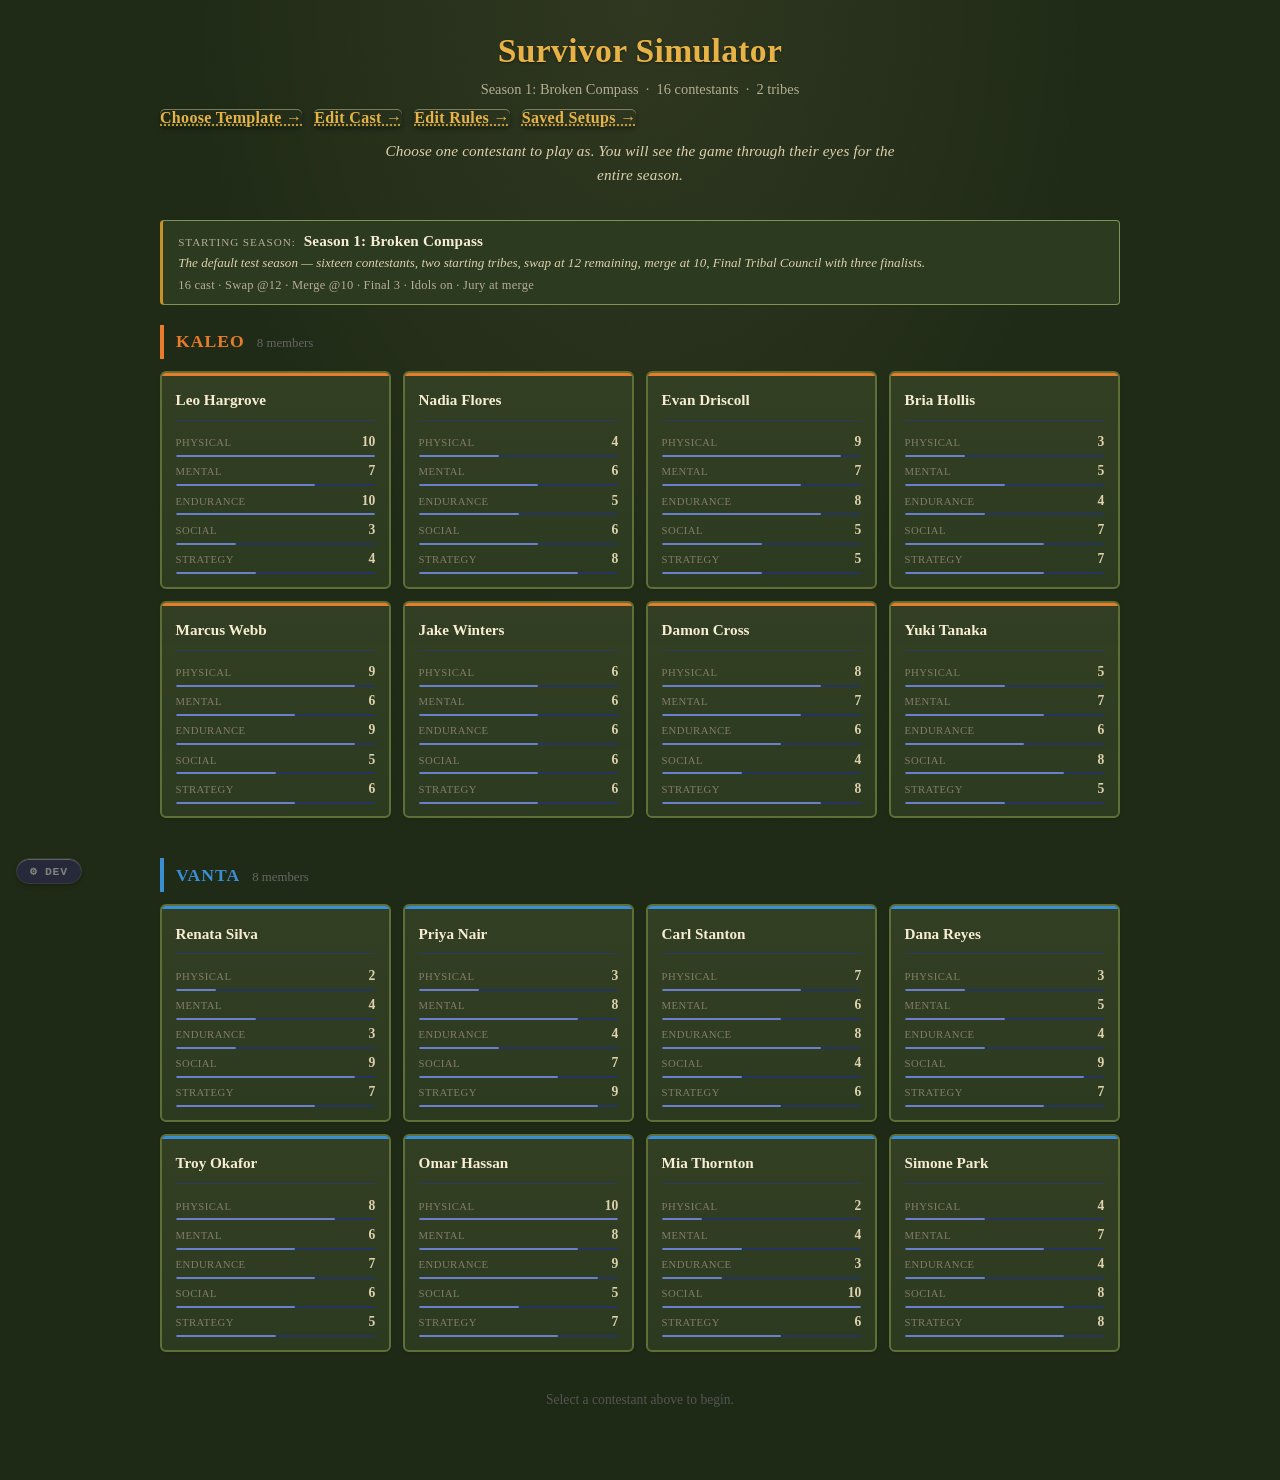
==== index.html @ edc79a26 "Normalize Tribal Council stat display to match standard player cards" ====
<!DOCTYPE html>
<html lang="en">
<head>
  <meta charset="UTF-8" />
  <meta name="viewport" content="width=device-width, initial-scale=1.0" />
  <title>Survivor Simulator</title>
  <link rel="stylesheet" href="src/styles.css" />
</head>
<body>

  <div id="app">
    <!-- Screens are injected here by ui/ scripts -->
    <p>Loading...</p>
  </div>

  <!-- Shared utilities -->
  <script src="src/util.js"></script>

  <!-- Data -->
  <script src="src/data/contestants.js"></script>
  <script src="src/data/season.js"></script>
  <script src="src/data/flavor.js"></script>
  <!-- v4: schema definitions + season template architecture (groundwork) -->
  <script src="src/data/schema.js"></script>
  <script src="src/data/seasonPresets.js"></script>
  <script src="src/data/savedSetups.js"></script>
  <script src="src/data/setupIo.js"></script>

  <!-- Engine -->
  <script src="src/engine/eventLog.js"></script>
  <script src="src/engine/idols.js"></script>
  <script src="src/engine/relationships.js"></script>
  <script src="src/engine/alliances.js"></script>
  <script src="src/engine/campLife.js"></script>
  <script src="src/engine/challenge.js"></script>
  <script src="src/engine/vote.js"></script>
  <script src="src/engine/jury.js"></script>
  <script src="src/engine/finalTribal.js"></script>

  <!-- UI -->
  <!-- v9.3 reusable components (portrait, name format) — must load before any screen file that uses them -->
  <script src="src/ui/components/playerPortrait.js"></script>
  <script src="src/ui/components/contestantStats.js"></script>
  <script src="src/ui/screenSelect.js"></script>
  <script src="src/ui/screenCastEditor.js"></script>
  <script src="src/ui/screenRulesEditor.js"></script>
  <script src="src/ui/screenSavedSetups.js"></script>
  <script src="src/ui/screenTemplates.js"></script>
  <script src="src/ui/screenSwap.js"></script>
  <script src="src/ui/screenMerge.js"></script>
  <script src="src/ui/screenCampLife.js"></script>
  <script src="src/ui/screenChallenge.js"></script>
  <script src="src/ui/screenEpisodeRecap.js"></script>
  <script src="src/ui/screenTribal.js"></script>
  <script src="src/ui/screenElimination.js"></script>
  <script src="src/ui/screenFinalTribal.js"></script>
  <script src="src/ui/screenResults.js"></script>

  <!-- Boot -->
  <script src="src/main.js"></script>

  <!-- Dev panel — remove this line (and src/dev/devPanel.js) before publishing -->
  <script src="src/dev/devPanel.js"></script>

</body>
</html>
---- src/styles.css ----
/* ── Reset ── */
*, *::before, *::after {
  box-sizing: border-box;
  margin: 0;
  padding: 0;
}

/* ──────────────────────────────────────────────────────────────────────── */
/* v8.1 — Visual design system foundation                                 */
/*                                                                         */
/* Two scene palettes:                                                    */
/*   • DAY (default :root) — Camp Life: weathered driftwood, warm sand,   */
/*     palm shadow, sun-glazed wood, woven cord. Warm-dusk dark mode      */
/*     with cream text on amber-tinted dark surfaces. Feels like sitting */
/*     under a shade structure on the beach late in the afternoon.        */
/*                                                                        */
/*   • NIGHT (body.scene-night) — Tribal Council: firelit charcoal,       */
/*     ember red-orange, smoke, deep jungle. Used for Tribal Council and  */
/*     Final Tribal screens. Pushes toward black with torch-amber glow.   */
/*                                                                        */
/* All existing screens read these tokens by name (--bg-card, --gold,     */
/* etc.) so the palette swap propagates without per-screen CSS surgery.   */
/* Hardcoded hex values remaining in older CSS will still render but      */
/* won't shift between scenes — that's OK as a first pass; v8.x can       */
/* migrate them as needed.                                                */
/* ──────────────────────────────────────────────────────────────────────── */

/* ──────────────────────────────────────────────────────────────────────── */
/* v8.9 — TRUE warm-jungle correction                                      */
/*                                                                         */
/* The v8.8 jungle palette had hex values where Blue ≥ Red                */
/* (e.g. #2a4030 = R42/G64/B48), which made the foundation read as a      */
/* cool sea-green / blue-green rather than a warm forest green. This     */
/* pass rebuilds the palette with G dominant and B much lower than R    */
/* for every surface — pure foliage, moss, olive, canopy, bark.        */
/*                                                                      */
/* Correctness rule applied to every surface token:                    */
/*   GREEN dominant, RED close behind, BLUE clearly lowest.            */
/*   (e.g. #2c3a1f = R44/G58/B31 reads as warm forest green;           */
/*    avoid #2a4030 = R42/G64/B48 which reads as sea green.)           */
/*                                                                     */
/* Day palette: humid sunlit jungle — deep canopy base, lifted leaf   */
/* panels, sun-bleached olive borders, warm parchment text.           */
/*                                                                    */
/* Night palette: deep jungle-night — green-black canopy shadow,     */
/* charcoal-moss panels, ember edges.                                */
/*                                                                   */
/* Both palettes use warm overhead light + ember-from-below overlays */
/* to add humid tropical atmosphere on top of the foliage tones.    */
/* ──────────────────────────────────────────────────────────────── */

:root {
  /* ── Surfaces ─ true warm forest jungle (G dominant, B lowest) */
  --bg-base:      #1f2a16;   /* deep canopy shadow   — R31/G42/B22 */
  --bg-card:      #2c3a1f;   /* lifted leaf panel    — R44/G58/B31 */
  --bg-raised:    #3e5028;   /* sunlit foliage       — R62/G80/B40 */
  --border-dim:   #5c7038;   /* muted olive sage     — R92/G112/B56 */
  --border-mid:   #7d9456;   /* sun-bleached olive   — R125/G148/B86 */

  /* ── Text ─ warm parchment, very high contrast on warm green */
  --text-primary: #f6edd2;   /* sun-faded canvas */
  --text-dim:     #ddd1ae;   /* faded parchment */
  --text-muted:   #b5ae93;   /* aged parchment */
  --text-faint:   #847d68;   /* dust label */

  /* ── Accent ─ torchlight gold (unchanged) */
  --gold:         #e8b346;
  --gold-dim:     #c89028;

  /* ── Status colors ─ readable on warm green
     Green-text shifts to a brighter SUN-LEAF so it stands apart from
     the warm-moss backgrounds. Red-text shifts toward warm clay/coral
     — the complementary opposite of green, pops without clashing. */
  --green-bg:     #1a2415;   /* deeper canopy */
  --green-border: #4d7035;
  --green-text:   #b8e090;   /* fresh sun-leaf */

  --red-bg:       #2e1d18;
  --red-border:   #8a4632;   /* terracotta */
  --red-text:     #ed9a78;   /* warm clay */

  /* ── Shadows ─ daytime panels lift gently, jungle-floor green tinted */
  --shadow-low:   0 1px 2px rgba(20, 25, 12, 0.25);
  --shadow-med:   0 4px 12px rgba(20, 25, 12, 0.28),
                  inset 0 1px 0 rgba(255, 245, 220, 0.06);
  --shadow-high:  0 8px 24px rgba(20, 25, 12, 0.35),
                  inset 0 1px 0 rgba(255, 245, 220, 0.08);

  /* ── Atmospheric overlay ─ subtle sunlit warmth filtering through canopy */
  --scene-overlay: radial-gradient(
    ellipse at 50% 0%,
    rgba(255, 220, 150, 0.07) 0%,
    rgba(255, 220, 150, 0)    50%
  );
}

/* ──────────────────────────────────────────────────────────────────────── */
/* NIGHT scene — Tribal Council / firelit / ceremonial                    */
/* Activated by body.scene-night (set in main.js showScreen).             */
/* v8.9: hex values rebuilt with G dominant and B clearly lowest, so     */
/* the night palette reads as warm jungle-night green-black rather than */
/* a cool sea-green-black. Tribal still feels darker and more dangerous */
/* than Camp Life, with the same warm-foliage foundation as day.        */
/* ──────────────────────────────────────────────────────────────────── */
body.scene-night {
  /* ── Surfaces ─ deep jungle-night, warm green-black (G > R > B) */
  --bg-base:      #121a0e;   /* deep canopy shadow at night — R18/G26/B14 */
  --bg-card:      #1c2616;   /* charcoal-moss panel        — R28/G38/B22 */
  --bg-raised:    #283322;   /* raised charcoal-moss        — R40/G51/B34 */
  --border-dim:   #2e3a22;   /* deeper jungle border        — R46/G58/B34 */
  --border-mid:   #4d5e36;   /* ember-licked olive edge     — R77/G94/B54 */

  /* ── Text ─ warmer cream against jungle-night */
  --text-primary: #f4e8cc;
  --text-dim:     #d8caa4;
  --text-muted:   #9c947c;
  --text-faint:   #6c6858;

  /* ── Accent ─ torch flame, slightly brighter */
  --gold:         #f4c542;
  --gold-dim:     #cc9528;

  /* ── Status colors ─ readable on jungle-night */
  --green-text:   #98c890;
  --red-text:     #ec8870;

  /* ── Shadows ─ slightly deeper at night, jungle-floor green tinted */
  --shadow-med:   0 4px 18px rgba(0, 0, 0, 0.45),
                  inset 0 1px 0 rgba(244, 200, 120, 0.06);
  --shadow-high:  0 12px 36px rgba(0, 0, 0, 0.55),
                  inset 0 1px 0 rgba(244, 200, 120, 0.08);

  /* Ember glow rising from below — torch at the center of the firepit */
  --scene-overlay: radial-gradient(
    ellipse at 50% 100%,
    rgba(244, 145, 50, 0.08) 0%,
    rgba(244, 145, 50, 0)    50%
  );
}

/* ── Base ── */
body {
  font-family: Georgia, "Iowan Old Style", "Palatino Linotype", serif;
  background-color: var(--bg-base);
  color: var(--text-primary);
  min-height: 100vh;
  display: flex;
  justify-content: center;
  align-items: flex-start;
  padding: 2rem 1rem;
  position: relative;
  /* v8.1 + v8.6 + v8.7: scene-aware atmospheric wash. The scene overlay
     (warm-overhead light for day, ember-from-below at night) is always
     present; the inner vignette that darkens page edges is gated to
     night via the .scene-night override block below — daytime screens
     read as open and bright, nighttime Tribal carries the darkening. */
  background-image: var(--scene-overlay);
  background-attachment: fixed;
}

/* v8.7: night-only vignette layer. Tribal screens get the page-edge
   darkening that creates the firepit/chamber feeling. Day screens skip
   this entirely so Camp Life and other daytime contexts feel outdoors-
   bright. Overrides the body background-image to add the vignette. */
body.scene-night {
  background-image:
    var(--scene-overlay),
    radial-gradient(ellipse at 50% 50%,
      transparent 50%,
      rgba(0, 0, 0, 0.32) 100%);
}

/* v8.1: subtle film-grain texture overlay for "humid air" — sits between
   body bg and content. Pure CSS via SVG noise data URL so no asset is
   needed. Opacity is intentionally very low so the grain reads as
   atmosphere, not as visual noise. */
body::before {
  content: "";
  position: fixed;
  inset: 0;
  pointer-events: none;
  z-index: 0;
  /* v8.7: day reduces grain further so daytime screens feel clean and bright;
     night keeps a touch more grain for atmosphere. The base value here is
     the day intensity; .scene-night overrides up. */
  opacity: 0.025;
  mix-blend-mode: overlay;
  background-image: url("data:image/svg+xml;utf8,<svg xmlns='http://www.w3.org/2000/svg' width='180' height='180'><filter id='n'><feTurbulence type='fractalNoise' baseFrequency='0.85' numOctaves='2' stitchTiles='stitch'/><feColorMatrix values='0 0 0 0 1  0 0 0 0 0.95  0 0 0 0 0.85  0 0 0 0.5 0'/></filter><rect width='100%25' height='100%25' filter='url(%23n)' opacity='1'/></svg>");
}

/* v8.7: night keeps a stronger noise grain for ceremonial atmosphere */
body.scene-night::before {
  opacity: 0.045;
}

/* Body content sits above the noise overlay */
body > * {
  position: relative;
  z-index: 1;
}

/* ── Typography ── */
/* v8.1: headings use a slightly heavier serif weight + warm gold color
   suggestive of carved/torchlit lettering. Letter-spacing tightened so
   they read as titles, not labels. */
h1 {
  font-size: 2.1rem;
  color: var(--gold);
  margin-bottom: 0.5rem;
  text-align: center;
  font-weight: 600;
  letter-spacing: 0.01em;
  text-shadow: 0 1px 2px rgba(0, 0, 0, 0.5);
}

h2 {
  font-size: 1.45rem;
  color: var(--gold);
  margin-bottom: 0.35rem;
  font-weight: 600;
  letter-spacing: 0.01em;
  text-shadow: 0 1px 1px rgba(0, 0, 0, 0.4);
}

h3 {
  font-size: 1rem;
  color: var(--text-primary);
  margin-bottom: 0.5rem;
}

p {
  line-height: 1.6;
  margin-bottom: 0.75rem;
}

/* Small all-caps label shown above a screen's main heading.
   v8.1: warmed letterspacing — feels like a carved label on a wood plank. */
.screen-eyebrow {
  font-size: 0.7rem;
  text-transform: uppercase;
  letter-spacing: 0.16em;
  color: var(--text-faint);
  margin-bottom: 0.3rem;
  margin-top: 0;
}

/* ── Buttons ── */
/* v8.1: warm gold button with subtle wood-grain edge + recessed shadow.
   Feels like a carved sign or amber torch glow rather than a flat
   web-app button. Uses gradient for depth without being skeuomorphic. */
button {
  background: linear-gradient(180deg, var(--gold) 0%, var(--gold-dim) 100%);
  color: #1a1208;
  border: 1px solid var(--gold-dim);
  border-radius: 5px;
  padding: 0.65rem 1.4rem;
  font-size: 1rem;
  font-family: inherit;
  font-weight: 600;
  letter-spacing: 0.02em;
  cursor: pointer;
  transition: filter 180ms ease, transform 100ms ease, box-shadow 180ms ease;
  box-shadow:
    0 2px 4px rgba(0, 0, 0, 0.35),
    inset 0 1px 0 rgba(255, 240, 200, 0.4);
}

button:hover:not(:disabled) {
  filter: brightness(1.08);
  box-shadow:
    0 3px 8px rgba(0, 0, 0, 0.45),
    inset 0 1px 0 rgba(255, 240, 200, 0.5),
    0 0 12px rgba(244, 180, 70, 0.25);
}

button:active:not(:disabled) {
  transform: translateY(1px);
  box-shadow:
    0 1px 2px rgba(0, 0, 0, 0.4),
    inset 0 1px 0 rgba(255, 240, 200, 0.3);
}

button:disabled {
  background: var(--bg-raised);
  color: var(--text-faint);
  border-color: var(--border-dim);
  cursor: not-allowed;
  box-shadow: none;
}

/* v8.1: input + textarea + select base styling. Aged-parchment feel —
   wood-bordered, warm-cream text, no harsh focus ring. */
input[type="text"],
input[type="number"],
input[type="search"],
textarea,
select {
  background: var(--bg-raised);
  color: var(--text-primary);
  border: 1px solid var(--border-mid);
  border-radius: 4px;
  padding: 0.5rem 0.7rem;
  font-family: inherit;
  font-size: 0.95rem;
  transition: border-color 180ms ease, box-shadow 180ms ease;
}

input:focus,
textarea:focus,
select:focus {
  outline: none;
  border-color: var(--gold-dim);
  box-shadow: 0 0 0 1px var(--gold-dim),
              inset 0 1px 2px rgba(0, 0, 0, 0.3);
}

/* ── App shell ── */
#app {
  width: 100%;
  max-width: 960px;
}

/* ── Screen base ── */
.screen {
  animation: fadeIn 0.3s ease;
  padding-bottom: 2.5rem;
}

@keyframes fadeIn {
  from { opacity: 0; transform: translateY(8px); }
  to   { opacity: 1; transform: translateY(0); }
}

/* ── Home / Select Screen ── */
.select-header {
  text-align: center;
  margin-bottom: 2rem;
}

.select-subtitle {
  color: var(--text-muted);
  font-size: 0.9rem;
  margin-bottom: 0.5rem;
}

.select-instructions {
  color: var(--text-dim);   /* v8.5: was #bbb */
  font-size: 0.95rem;
  max-width: 520px;
  margin: 0 auto;
}

/* ── Tribe Sections ── */
.tribe-section {
  margin-bottom: 2.5rem;
}

.tribe-header {
  display: flex;
  align-items: baseline;
  gap: 0.75rem;
  border-left: 4px solid;        /* color set inline via JS */
  padding: 0.4rem 0.75rem;
  margin-bottom: 0.75rem;
}

.tribe-header-name {
  font-size: 1.1rem;
  font-weight: bold;
  text-transform: uppercase;
  letter-spacing: 0.06em;
}

.tribe-header-count {
  font-size: 0.8rem;
  color: #666;
}

/* ── Contestant Grid ── */
/* 4-col: used on the select screen */
.contestant-grid {
  display: grid;
  grid-template-columns: repeat(4, 1fr);
  gap: 0.75rem;
}

/* 2-col: used on the tribal voting screen (fewer candidates, needs more breathing room) */
.contestant-grid-2col {
  display: grid;
  grid-template-columns: repeat(2, 1fr);
  gap: 0.75rem;
}

/* ── Contestant Cards ── */
.contestant-card {
  background-color: var(--bg-card);
  border: 2px solid var(--border-dim);
  border-radius: 6px;
  padding: 0.9rem 0.85rem 0.8rem;
  cursor: pointer;
  transition: border-color 0.15s, background-color 0.15s, box-shadow 0.15s;
  position: relative;
  overflow: hidden;
}

.contestant-card:hover {
  border-color: var(--gold-dim);   /* v8.5: was #8899cc (legacy navy theme) */
}

.contestant-card.selected {
  border-color: var(--gold);
  background-color: var(--bg-raised);
  box-shadow: 0 0 0 2px var(--gold);
}

/* Thin tribe-color stripe at the top of each card */
.card-tribe-pip {
  position: absolute;
  top: 0;
  left: 0;
  right: 0;
  height: 3px;
}

/* "▶ Your pick" badge — hidden until card is selected */
.card-selected-indicator {
  display: none;
  font-size: 0.65rem;
  color: var(--gold);
  text-transform: uppercase;
  letter-spacing: 0.06em;
  margin-bottom: 0.35rem;
  margin-top: 0.15rem;
}

.contestant-card.selected .card-selected-indicator {
  display: block;
}

.card-name {
  font-size: 0.95rem;
  font-weight: bold;
  color: var(--text-primary);
  margin-bottom: 0.65rem;
  margin-top: 0.25rem;
  line-height: 1.2;
}

/* Stats section inside each card */
.card-stats {
  border-top: 1px solid #2a3a60;
  padding-top: 0.55rem;
  display: flex;
  flex-direction: column;
  gap: 0.1rem;
}

.stat-row {
  display: flex;
  justify-content: space-between;
  align-items: center;
  margin-top: 0.3rem;
}

.stat-label {
  font-size: 0.67rem;
  text-transform: uppercase;
  letter-spacing: 0.04em;
  color: var(--text-faint);
}

.stat-value {
  font-size: 0.85rem;
  color: var(--text-dim);
  font-variant-numeric: tabular-nums;
  font-weight: bold;
}

.contestant-card.selected .stat-value {
  color: var(--text-primary);
}

/* Bar that visualises the stat value (0–10 maps to 0–100%) */
.stat-bar {
  height: 2px;
  background-color: #253560;
  border-radius: 2px;
  overflow: hidden;
  margin-top: 0.2rem;
}

.stat-bar-fill {
  height: 100%;
  background-color: #6a80cc;
  border-radius: 2px;
}

.contestant-card.selected .stat-bar-fill {
  background-color: #a0b0e0;
}

/* ── Selection Preview Bar ── */
.selection-preview {
  display: flex;
  align-items: center;
  justify-content: space-between;
  gap: 1rem;
  background-color: var(--bg-card);
  border: 1px solid var(--border-dim);
  border-radius: 6px;
  padding: 0.9rem 1.25rem;
  margin-top: 0.75rem;
}

.selection-preview.hidden {
  display: none;
}

.preview-label {
  font-size: 0.75rem;
  text-transform: uppercase;
  letter-spacing: 0.05em;
  color: #666;
  margin-right: 0.5rem;
}

.preview-name {
  font-size: 1rem;
  font-weight: bold;
  color: var(--gold);
  margin-right: 0.5rem;
}

.preview-tribe-tag {
  font-size: 0.8rem;
  text-transform: uppercase;
  letter-spacing: 0.05em;
}

.no-selection-hint {
  text-align: center;
  color: #555;
  font-size: 0.85rem;
  margin-top: 1rem;
}

.no-selection-hint.hidden {
  display: none;
}

/* ── Camp Life: episode opener line ── */
.camp-episode-opener {
  font-size: 0.85rem;
  font-style: italic;
  margin-bottom: 0.6rem;
  line-height: 1.5;
}

/* ── Camp Life: hidden immunity idol badge ── */
/* Shown when the player holds at least one idol. Private knowledge only — */
/* other players don't see this. Sits between the opener and status banner. */
.camp-idol-badge {
  display: flex;
  align-items: center;
  gap: 0.5rem;
  background: linear-gradient(135deg, #1a1a0a, #252510);
  border: 1px solid #a08020;
  border-radius: 4px;
  padding: 0.55rem 0.9rem;
  margin-bottom: 0.75rem;
  font-size: 0.85rem;
}

.camp-idol-icon {
  color: var(--gold);
  font-size: 0.9rem;
  flex-shrink: 0;
}

.camp-idol-label {
  color: var(--gold);
  font-weight: bold;
  letter-spacing: 0.01em;
}

.camp-idol-scope {
  font-weight: normal;
  color: var(--gold-dim);
  font-style: italic;
}

/* ── Camp Life: category submenu (v5.2) ────────────────────────── */
/* Two-step menu flow. Top level shows category cards; clicking a card    */
/* drills into that category's action list with a "← Back" link.          */

/* Top-level: stacked vertical cards. Stacking (rather than 3-column grid) */
/* keeps each card readable and lets future versions add a 4th category    */
/* without re-laying out. */
.category-picker-grid {
  display: flex;
  flex-direction: column;
  gap: 0.55rem;
}

.category-card {
  position: relative;
  display: flex;
  flex-direction: column;
  align-items: stretch;
  gap: 0.2rem;
  background: var(--bg-card);
  border: 1px solid var(--border-mid);
  border-left: 3px solid var(--gold-dim);
  border-radius: 4px;
  padding: 0.7rem 0.95rem;
  padding-right: 1.8rem;
  font-family: inherit;
  color: var(--text-primary);
  text-align: left;
  cursor: pointer;
  transition: border-color 0.1s ease, background 0.1s ease;
}

.category-card:hover {
  background: var(--bg-raised);
  border-color: var(--text-dim);
  border-left-color: var(--gold);
}

/* v5.8: subtle arrow indicator that brightens on hover. */
.category-card-arrow {
  position: absolute;
  right: 0.85rem;
  top: 50%;
  transform: translateY(-50%);
  font-size: 1.1rem;
  color: var(--text-faint);
  opacity: 0.55;
  transition: color 150ms ease, opacity 150ms ease, transform 150ms ease;
  pointer-events: none;
}
.category-card:hover .category-card-arrow {
  color: var(--gold);
  opacity: 1;
  transform: translateY(-50%) translateX(2px);
}

.category-card-row {
  display: flex;
  align-items: baseline;
  justify-content: space-between;
  gap: 0.5rem;
}

.category-card-label {
  font-size: 1rem;
  font-weight: bold;
  letter-spacing: 0.01em;
  color: var(--text-primary);
}

.category-card-count {
  font-size: 0.7rem;
  color: var(--text-muted);
  letter-spacing: 0.06em;
  text-transform: uppercase;
}

.category-card-desc {
  font-size: 0.82rem;
  color: var(--text-dim);
  line-height: 1.4;
}

/* In-category: Back link + category title + standard action grid below. */
.action-back-btn {
  background: transparent;
  border: 1px solid var(--border-mid);
  color: var(--text-dim);
  padding: 0.35rem 0.75rem;
  border-radius: 3px;
  font-family: inherit;
  font-size: 0.78rem;
  cursor: pointer;
  margin-bottom: 0.55rem;
  align-self: flex-start;
  transition: color 150ms ease, border-color 150ms ease, background 150ms ease, transform 150ms ease;
}

.action-back-btn:hover {
  border-color: var(--gold-dim);
  color: var(--gold);
  background: var(--bg-raised);
  transform: translateX(-2px);
}

.category-section-title {
  display: flex;
  flex-direction: column;
  gap: 0.15rem;
  margin-bottom: 0.55rem;
  padding-bottom: 0.3rem;
  border-bottom: 1px solid var(--border-dim);
}

.category-section-label {
  font-size: 0.78rem;
  text-transform: uppercase;
  letter-spacing: 0.08em;
  color: var(--gold-dim);
  font-weight: bold;
}

.category-section-desc {
  font-size: 0.72rem;
  font-style: italic;
  color: var(--text-dim);
}

/* ── Camp Life: end-of-camp target list (v5.7) ──────────────────── */
/* Visible during camp phase 2 when the player is going to tribal. Lists */
/* the top 3 most-targeted players in alphabetical order. The panel takes */
/* a warning treatment when the player is among the three. */
.target-list-panel {
  background: var(--bg-card);
  border: 1px solid var(--border-mid);
  border-left: 3px solid #b88545;        /* default — amber edge */
  border-radius: 5px;
  padding: 0.7rem 0.95rem 0.6rem;
  margin-bottom: 0.85rem;
}

.target-list-panel-danger {
  border-left-color: var(--red-text);
  box-shadow: inset 0 0 0 1px rgba(192, 112, 128, 0.12);
}

.target-list-header {
  display: flex;
  align-items: baseline;
  border-bottom: 1px solid var(--border-dim);
  padding-bottom: 0.3rem;
  margin-bottom: 0.4rem;
}

.target-list-title {
  font-size: 0.78rem;
  text-transform: uppercase;
  letter-spacing: 0.08em;
  color: #b88545;                         /* amber title */
  font-weight: bold;
}

.target-list-panel-danger .target-list-title {
  color: var(--red-text);
}

.target-list-subtitle {
  font-size: 0.85rem;
  color: var(--text-dim);
  font-style: italic;
  margin-bottom: 0.45rem;
  line-height: 1.4;
}

.target-list-panel-danger .target-list-subtitle {
  color: var(--red-text);
  font-style: normal;
  font-weight: bold;
}

.target-list {
  list-style: none;
  margin: 0;
  padding: 0;
  display: flex;
  flex-direction: column;
  gap: 0.18rem;
  margin-bottom: 0.5rem;
}

.target-row {
  display: grid;
  /* v9.4: dot · portrait · name (added portrait column for the sm avatar). */
  grid-template-columns: 0.8rem auto 1fr;
  align-items: center;
  gap: 0.55rem;
  padding: 0.25rem 0.15rem;
  font-size: 0.85rem;
}
/* The inline-portrait modifier adds margin-right for chip layouts; cancel
   it inside .target-row so the grid gap is the single source of spacing. */
.target-row .player-portrait--inline { margin-right: 0; }

.target-row + .target-row {
  border-top: 1px solid rgba(255, 255, 255, 0.03);
}

.target-row-dot {
  color: #b88545;
  font-size: 0.65rem;
  text-align: center;
}

.target-list-panel-danger .target-row-dot {
  color: var(--red-text);
}

.target-row-name {
  color: var(--text-primary);
}

.target-row-you .target-row-name {
  color: var(--red-text);
  font-weight: bold;
}

.target-list-footer {
  font-size: 0.7rem;
  color: var(--text-muted);
  font-style: italic;
  letter-spacing: 0.02em;
}

/* ── Camp Life: tribe relationship panel (v5.1) ─────────────────── */
/* Replaces the old camp-tribemates chip row. Lists tribemates in       */
/* alphabetical order with a colored tier dot, name, and short label.   */
/* Compact rows so the panel reads as a social dashboard at a glance.   */
.camp-relationship-panel {
  background: var(--bg-card);
  border: 1px solid var(--border-mid);
  border-radius: 5px;
  padding: 0.65rem 0.85rem 0.55rem;
  margin-bottom: 0.9rem;
}

.camp-relationship-panel.hidden {
  display: none;
}

.camp-tribe-panel-header {
  display: flex;
  align-items: baseline;
  justify-content: space-between;
  border-bottom: 1px solid var(--border-dim);
  padding-bottom: 0.3rem;
  margin-bottom: 0.4rem;
}

.camp-tribe-panel-title {
  font-size: 0.78rem;
  text-transform: uppercase;
  letter-spacing: 0.08em;
  color: var(--gold-dim);
  font-weight: bold;
}

.camp-tribe-panel-count {
  font-size: 0.7rem;
  color: var(--text-muted);
  letter-spacing: 0.04em;
}

.camp-tribe-list {
  list-style: none;
  margin: 0;
  padding: 0;
  display: flex;
  flex-direction: column;
  gap: 0.18rem;
}

.camp-tribe-row {
  display: grid;
  /* v9.7: 4-track grid — dot/star · portrait · name · tier-label.
     Was 0.8rem 1fr auto. */
  grid-template-columns: 0.8rem auto 1fr auto;
  align-items: center;
  gap: 0.55rem;
  padding: 0.25rem 0.15rem;
  font-size: 0.85rem;
  border-radius: 3px;
}

.camp-tribe-row + .camp-tribe-row {
  border-top: 1px solid rgba(255, 255, 255, 0.03);
}

/* Player's own row — distinguished from tribemates. Uses a star instead of
   a relationship dot since you don't have a relationship "with yourself". */
.camp-tribe-row-self {
  background: rgba(74, 106, 152, 0.08);
}

.camp-tribe-self-icon {
  font-size: 0.85rem;
  color: var(--gold);
  text-align: center;
}

.camp-tribe-name {
  color: var(--text-primary);
}

.camp-tribe-row-self .camp-tribe-name {
  color: var(--gold);   /* v8.8: was #b8c9e8 (cool blue) — now warm-amber player marker */
  font-weight: bold;
}

.camp-tribe-tier-label {
  font-size: 0.7rem;
  text-transform: uppercase;
  letter-spacing: 0.06em;
  color: var(--text-muted);
}

/* Relationship-tier dot. Color varies by data-tier on the parent row.
   Each tier reads cleanly at a glance: green = good, gray = neutral,
   amber = drifting, red = trouble. Two greens, one gray, one amber, one
   red — five tiers map to five colors with no ambiguity. */
.camp-tribe-dot {
  width: 0.7rem;
  height: 0.7rem;
  border-radius: 50%;
  display: inline-block;
  background: var(--text-muted);
  margin: 0 auto;
}

/* v5.9: tier IDs are now Tight / Good / Neutral / Shaky / Bad. Same color
   semantics as before — green = good, gray = neutral, amber = drifting,
   red = trouble. */
.camp-tribe-row[data-tier="tight"]   .camp-tribe-dot { background: #5fa86f; }
.camp-tribe-row[data-tier="good"]    .camp-tribe-dot { background: #6a9a7a; }
.camp-tribe-row[data-tier="neutral"] .camp-tribe-dot { background: #888;    }
.camp-tribe-row[data-tier="shaky"]   .camp-tribe-dot { background: #b88545; }
.camp-tribe-row[data-tier="bad"]     .camp-tribe-dot { background: #b85060; }

/* Tier label colors echo the dot — one color per tier, calmer than the
   dot itself so the line stays scannable. */
.camp-tribe-row[data-tier="tight"]   .camp-tribe-tier-label { color: #5fa86f; }
.camp-tribe-row[data-tier="good"]    .camp-tribe-tier-label { color: #7aa088; }
.camp-tribe-row[data-tier="neutral"] .camp-tribe-tier-label { color: var(--text-muted); }
.camp-tribe-row[data-tier="shaky"]   .camp-tribe-tier-label { color: #b88545; }
.camp-tribe-row[data-tier="bad"]     .camp-tribe-tier-label { color: #b85060; }

/* v5.9: trust marker — small symbol next to the name when trust is notable.
   ✦ for high trust (a real ally signal), ⚠ for distrust (caution flag).
   Sized small so it sits like a quiet annotation, not a badge. */
.camp-tribe-trust-marker {
  margin-left: 0.35rem;
  font-size: 0.78rem;
  letter-spacing: 0;
  vertical-align: baseline;
  cursor: help;
}
.camp-tribe-trust-marker[data-trust="trusted"]    { color: #7fc28a; }
.camp-tribe-trust-marker[data-trust="distrusted"] { color: #c98565; }

/* ── Camp Life: unavailable action button ── */
/* Used for "Search for idol" when the scope idol is already held. */
.action-btn-unavail {
  opacity: 0.4;
  cursor: not-allowed;
  border-style: dashed;
}

.action-btn-unavail:hover {
  border-color: var(--border-dim);
  background-color: var(--bg-card);
}

/* ── Camp Life: alliance block ── */
/* Shows the alliances the player is currently in. Multiple cards stack. */
.camp-alliance-block {
  display: flex;
  flex-direction: column;
  gap: 0.5rem;
  margin-bottom: 0.75rem;
}

.camp-alliance-card {
  background: var(--bg-card);
  border: 1px solid var(--border-mid);
  border-left: 3px solid var(--border-mid);
  border-radius: 4px;
  padding: 0.55rem 0.85rem 0.65rem;
  font-size: 0.82rem;
}

/* Strength tier accents */
.camp-alliance-tight  { border-left-color: #5fa86f; }
.camp-alliance-solid  { border-left-color: #b89545; }
.camp-alliance-weakened { border-left-color: #8a4040; opacity: 0.85; }

.camp-alliance-header {
  display: flex;
  align-items: baseline;
  gap: 0.4rem;
  margin-bottom: 0.35rem;
}

.camp-alliance-icon {
  color: var(--text-dim);
  font-size: 0.85rem;
}

.camp-alliance-name {
  font-weight: bold;
  color: var(--text-primary);
  flex: 1;
  letter-spacing: 0.01em;
}

.camp-alliance-strength-num {
  font-size: 0.72rem;
  color: var(--text-muted);
  font-variant-numeric: tabular-nums;
}

.camp-alliance-members {
  display: flex;
  flex-wrap: wrap;
  gap: 0.3rem;
  margin-bottom: 0.4rem;
}

.camp-alliance-chip {
  display: inline-block;
  background: var(--bg-raised);
  border: 1px solid var(--border-dim);
  border-radius: 999px;
  padding: 1px 8px;
  font-size: 0.72rem;
  color: var(--text-dim);
}

.camp-alliance-chip-you {
  /* v8.8: shifted from navy "you" marker to warm-amber so it fits the
     jungle palette — still a distinct player marker, just no longer
     reading as ocean-blue. */
  background: rgba(232, 179, 70, 0.18);
  border-color: var(--gold-dim);
  color: var(--gold);
  font-weight: bold;
}

.camp-alliance-strength {
  display: flex;
  align-items: center;
  gap: 0.55rem;
}

.camp-alliance-bar {
  flex: 1;
  height: 4px;
  background: rgba(255, 255, 255, 0.06);
  border-radius: 2px;
  overflow: hidden;
}

.camp-alliance-bar-fill {
  display: block;
  height: 100%;
  background: linear-gradient(90deg, #6a8aa0, #b89545);
  transition: width 0.25s ease;
}

.camp-alliance-tight .camp-alliance-bar-fill {
  background: linear-gradient(90deg, #4a8a5a, #5fa86f);
}

.camp-alliance-weakened .camp-alliance-bar-fill {
  background: linear-gradient(90deg, #6a3030, #8a4040);
}

.camp-alliance-tier {
  font-size: 0.7rem;
  color: var(--text-muted);
  text-transform: uppercase;
  letter-spacing: 0.06em;
  flex-shrink: 0;
  width: 4.5rem;
  text-align: right;
}

/* ── Templates screen (v4.6) ───────────────────────────────── */

.templates-screen {
  max-width: 720px;
}

.templates-blurb {
  margin-bottom: 1rem;
  line-height: 1.55;
}

.templates-list {
  display: flex;
  flex-direction: column;
  gap: 0.7rem;
  margin-bottom: 1.25rem;
}

.template-card {
  background: var(--bg-card);
  border: 1px solid var(--border-mid);
  border-radius: 6px;
  padding: 0.95rem 1.1rem;
}

/* Subtle highlight on the active template so users can tell what's applied */
.template-card:has(.template-tag-active) {
  border-color: var(--gold-dim);
  box-shadow: inset 0 0 0 1px rgba(244, 197, 66, 0.08);
}

.template-card-header {
  display: flex;
  align-items: baseline;
  justify-content: space-between;
  gap: 0.75rem;
  margin-bottom: 0.35rem;
}

.template-card-name {
  font-size: 1.15rem;
  font-weight: bold;
  color: var(--text-primary);
  letter-spacing: 0.01em;
}

.template-card-tags {
  display: flex;
  gap: 0.35rem;
  flex-shrink: 0;
}

.template-tag {
  font-size: 0.62rem;
  letter-spacing: 0.1em;
  padding: 1px 7px;
  border-radius: 999px;
  text-transform: uppercase;
  font-weight: bold;
}

.template-tag-default {
  color: var(--text-muted);
  background: rgba(255, 255, 255, 0.04);
  border: 1px solid var(--border-dim);
}

.template-tag-active {
  color: var(--gold);
  background: rgba(244, 197, 66, 0.1);
  border: 1px solid var(--gold-dim);
}

.template-card-swatches {
  display: flex;
  gap: 0.3rem;
  margin-bottom: 0.55rem;
}

.template-tribe-swatch {
  display: inline-block;
  width: 1rem;
  height: 1rem;
  border-radius: 3px;
  border: 1px solid rgba(255, 255, 255, 0.15);
}

.template-card-description {
  font-size: 0.88rem;
  color: var(--text-dim);
  line-height: 1.5;
  margin-bottom: 0.55rem;
}

.template-card-summary {
  font-size: 0.78rem;
  color: var(--text-muted);
  letter-spacing: 0.02em;
  margin-bottom: 0.85rem;
}

.template-card-actions {
  display: flex;
  justify-content: flex-end;
}

.template-use-btn {
  background: linear-gradient(135deg, var(--gold), var(--gold-dim));
  color: #1a1a0a;
  border: none;
  padding: 0.5rem 1.15rem;
  border-radius: 4px;
  cursor: pointer;
  font-family: inherit;
  font-weight: bold;
  font-size: 0.85rem;
}

.template-use-btn:hover {
  filter: brightness(1.1);
}

.templates-footer {
  border-top: 1px solid var(--border-dim);
  padding-top: 1rem;
}

.templates-back-btn {
  background: transparent;
  border: 1px solid var(--border-mid);
  color: var(--text-dim);
  padding: 0.5rem 1.05rem;
  border-radius: 4px;
  cursor: pointer;
  font-family: inherit;
  font-size: 0.88rem;
}

.templates-back-btn:hover {
  border-color: var(--text-primary);
  color: var(--text-primary);
}

/* ── Saved Setups screen (v4.4) ────────────────────────────── */

.saved-setups-screen {
  max-width: 720px;
}

.saved-setups-blurb {
  margin-bottom: 1rem;
  line-height: 1.55;
}

/* Storage-unavailable warning (private browsing, etc.) */
.saved-setups-warning {
  background: var(--red-bg);
  border: 1px solid var(--red-border);
  border-radius: 4px;
  color: var(--red-text);
  padding: 0.7rem 0.95rem;
  font-size: 0.85rem;
  line-height: 1.4;
  margin-bottom: 1rem;
}

.saved-setups-toolbar {
  display: flex;
  gap: 0.55rem;
  flex-wrap: wrap;
  margin-bottom: 1rem;
}

.saved-setups-save-btn {
  background: linear-gradient(135deg, var(--gold), var(--gold-dim));
  color: #1a1a0a;
  border: none;
  padding: 0.55rem 1.2rem;
  border-radius: 4px;
  cursor: pointer;
  font-family: inherit;
  font-weight: bold;
  font-size: 0.9rem;
}

.saved-setups-save-btn:hover {
  filter: brightness(1.1);
}

.saved-setups-save-btn:disabled,
.saved-setups-import-btn:disabled {
  opacity: 0.4;
  cursor: not-allowed;
  filter: grayscale(0.5);
}

/* Import button — secondary action, neutral styling next to the gold Save */
.saved-setups-import-btn {
  background: transparent;
  border: 1px solid var(--border-mid);
  color: var(--text-dim);
  padding: 0.55rem 1.1rem;
  border-radius: 4px;
  cursor: pointer;
  font-family: inherit;
  font-size: 0.9rem;
}

.saved-setups-import-btn:hover {
  border-color: var(--text-primary);
  color: var(--text-primary);
}

/* List + cards */
.saved-setups-list {
  display: flex;
  flex-direction: column;
  gap: 0.6rem;
  margin-bottom: 1.25rem;
}

.saved-setups-empty {
  font-style: italic;
  text-align: center;
  padding: 1.5rem 0;
}

.saved-setup-card {
  background: var(--bg-card);
  border: 1px solid var(--border-mid);
  border-radius: 6px;
  padding: 0.85rem 1rem;
  display: grid;
  grid-template-columns: 1fr auto;
  grid-template-rows: auto auto auto;
  gap: 0.25rem 0.85rem;
  align-items: baseline;
}

.saved-setup-name {
  font-size: 1.05rem;
  font-weight: bold;
  color: var(--text-primary);
  letter-spacing: 0.01em;
  grid-column: 1;
  grid-row: 1;
}

.saved-setup-meta {
  grid-column: 1;
  grid-row: 2;
  font-size: 0.72rem;
  color: var(--text-muted);
  letter-spacing: 0.04em;
}

.saved-setup-summary {
  grid-column: 1;
  grid-row: 3;
  font-size: 0.82rem;
  color: var(--text-dim);
  margin-top: 0.2rem;
}

.saved-setup-actions {
  grid-column: 2;
  grid-row: 1 / 4;
  display: flex;
  gap: 0.4rem;
  align-self: center;
}

.saved-setup-load-btn,
.saved-setup-download-btn,
.saved-setup-delete-btn {
  padding: 0.45rem 0.95rem;
  border-radius: 4px;
  cursor: pointer;
  font-family: inherit;
  font-size: 0.82rem;
}

.saved-setup-load-btn {
  background: linear-gradient(135deg, var(--gold), var(--gold-dim));
  color: #1a1a0a;
  border: none;
  font-weight: bold;
}

.saved-setup-load-btn:hover {
  filter: brightness(1.1);
}

/* Download — neutral secondary, sits between Load (gold) and Delete (red) */
.saved-setup-download-btn {
  background: transparent;
  border: 1px solid var(--border-mid);
  color: var(--text-dim);
}

.saved-setup-download-btn:hover {
  border-color: var(--text-primary);
  color: var(--text-primary);
}

.saved-setup-delete-btn {
  background: transparent;
  border: 1px solid var(--red-border);
  color: var(--red-text);
}

.saved-setup-delete-btn:hover {
  background: rgba(192, 112, 128, 0.08);
  border-color: var(--red-text);
}

/* Footer */
.saved-setups-footer {
  display: flex;
  justify-content: flex-start;
  border-top: 1px solid var(--border-dim);
  padding-top: 1rem;
}

.saved-setups-back-btn {
  background: transparent;
  border: 1px solid var(--border-mid);
  color: var(--text-dim);
  padding: 0.5rem 1.05rem;
  border-radius: 4px;
  cursor: pointer;
  font-family: inherit;
  font-size: 0.88rem;
}

.saved-setups-back-btn:hover {
  border-color: var(--text-primary);
  color: var(--text-primary);
}

/* ── Setup links row (cast + rules editors, v4.1/v4.2) ── */
.select-setup-links {
  display: flex;
  gap: 0.75rem;
  margin: 0.5rem 0 0.75rem;
}

/* ── Select screen: Active Setup summary panel (v4.8) ── */
/* Sits between the header and the tribe sections; tells the user what season */
/* they're about to start at one glance, before they pick a contestant.       */
.select-active-setup {
  background: var(--bg-card);
  border: 1px solid var(--border-mid);
  border-left: 3px solid var(--gold-dim);
  border-radius: 4px;
  padding: 0.7rem 0.95rem;
  margin: 0.5rem 0 1.25rem;
}

.select-active-setup-header {
  display: flex;
  align-items: baseline;
  gap: 0.5rem;
  margin-bottom: 0.2rem;
}

.select-active-setup-label {
  font-size: 0.7rem;
  text-transform: uppercase;
  letter-spacing: 0.08em;
  color: var(--text-muted);
}

.select-active-setup-name {
  font-size: 0.95rem;
  font-weight: bold;
  color: var(--text-primary);
  letter-spacing: 0.01em;
}

.select-active-setup-desc {
  font-size: 0.82rem;
  color: var(--text-dim);
  font-style: italic;
  margin-bottom: 0.35rem;
  line-height: 1.45;
}

.select-active-setup-rules {
  font-size: 0.78rem;
  color: var(--text-muted);
  letter-spacing: 0.02em;
}

/* ── Rules editor: Resulting Season preview banner (v4.8) ── */
/* Live banner at the top of the rules editor that updates as the user edits.
   Mirrors the same summary string used by Active Setup so vocabulary stays
   consistent across surfaces. */
.rules-editor-preview {
  display: flex;
  flex-direction: column;
  gap: 0.2rem;
  background: linear-gradient(135deg, #1a1a0a, #252510);
  border: 1px solid var(--gold-dim);
  border-radius: 4px;
  padding: 0.65rem 0.95rem;
  margin-bottom: 1rem;
}

.rules-editor-preview-label {
  font-size: 0.65rem;
  text-transform: uppercase;
  letter-spacing: 0.1em;
  color: var(--gold-dim);
  font-weight: bold;
}

.rules-editor-preview-summary {
  font-size: 0.88rem;
  color: var(--gold);
  font-variant-numeric: tabular-nums;
  letter-spacing: 0.02em;
}

/* Stacked label/input row variant — used for description textarea */
.rules-row.rules-row-stack {
  flex-direction: column;
  align-items: stretch;
  gap: 0.3rem;
}

.rules-row.rules-row-stack label {
  min-width: 0;
}

.rules-row.rules-row-stack textarea {
  background: var(--bg-base);
  border: 1px solid var(--border-mid);
  color: var(--text-primary);
  padding: 0.5rem 0.7rem;
  border-radius: 3px;
  font-family: inherit;
  font-size: 0.88rem;
  resize: vertical;
  min-height: 2.6rem;
}

.rules-row.rules-row-stack textarea:focus {
  outline: none;
  border-color: var(--gold-dim);
}

/* ── Rules Editor (v4.2) ────────────────────────────────────────── */

.rules-editor-screen {
  max-width: 720px;
}

.rules-editor-blurb {
  margin-bottom: 1rem;
  line-height: 1.55;
}

.rules-editor-errors:empty {
  display: none;
}

.rules-editor-errors {
  margin-bottom: 1rem;
}

.rules-editor-errors-header {
  font-weight: bold;
  color: var(--red-text);
  margin-bottom: 0.4rem;
  font-size: 0.9rem;
}

.rules-editor-errors-list {
  list-style: none;
  padding: 0.6rem 0.85rem;
  margin: 0;
  background: var(--red-bg);
  border: 1px solid var(--red-border);
  border-radius: 4px;
}

.rules-editor-errors-list li {
  font-size: 0.82rem;
  color: var(--red-text);
  padding: 0.15rem 0;
  line-height: 1.4;
}

.rules-section {
  background: var(--bg-card);
  border: 1px solid var(--border-mid);
  border-radius: 6px;
  padding: 0.85rem 1rem 1rem;
  margin-bottom: 0.85rem;
}

.rules-section-title {
  font-size: 0.8rem;
  text-transform: uppercase;
  letter-spacing: 0.08em;
  color: var(--gold-dim);
  margin-bottom: 0.6rem;
  font-weight: bold;
}

.rules-section-info {
  font-size: 0.85rem;
  color: var(--text-dim);
  margin-bottom: 0;
}

.rules-future-note {
  font-style: italic;
  font-size: 0.78rem;
}

/* Standard input row */
.rules-row {
  display: flex;
  align-items: center;
  gap: 0.55rem;
  margin-bottom: 0.55rem;
  flex-wrap: wrap;
}

.rules-row:last-child { margin-bottom: 0; }

.rules-row label {
  font-size: 0.82rem;
  color: var(--text-dim);
  min-width: 9rem;
}

.rules-row input[type="text"],
.rules-row input[type="number"],
.rules-row select {
  background: var(--bg-base);
  border: 1px solid var(--border-mid);
  color: var(--text-primary);
  padding: 0.4rem 0.6rem;
  border-radius: 3px;
  font-family: inherit;
  font-size: 0.88rem;
}

.rules-row input[type="number"] {
  width: 4.5rem;
  text-align: center;
}

.rules-row input[type="text"] {
  min-width: 10rem;
}

.rules-row select {
  min-width: 12rem;
}

.rules-row input[type="color"] {
  width: 2.5rem;
  height: 2rem;
  background: transparent;
  border: 1px solid var(--border-mid);
  border-radius: 3px;
  cursor: pointer;
  padding: 0;
}

.rules-row input:focus,
.rules-row select:focus {
  outline: none;
  border-color: var(--gold-dim);
}

/* Hidden conditional rows (e.g. swap-trigger when swap disabled) */
.rules-row.hidden {
  display: none;
}

/* Checkbox-style row */
.rules-checkbox-row {
  display: flex;
  align-items: center;
  gap: 0.55rem;
  font-size: 0.88rem;
  color: var(--text-primary);
  cursor: pointer;
  margin-bottom: 0.5rem;
}

.rules-checkbox-row input[type="checkbox"] {
  width: 1.05rem;
  height: 1.05rem;
  cursor: pointer;
}

.rules-checkbox-hint {
  font-size: 0.78rem;
}

/* Tribe rows (name + color + size) */
.rules-tribe-grid {
  display: flex;
  flex-direction: column;
  gap: 0.5rem;
  margin-top: 0.7rem;
}

.rules-tribe-row {
  display: flex;
  align-items: center;
  gap: 0.55rem;
  flex-wrap: wrap;
}

.rules-tribe-letter {
  font-weight: bold;
  font-size: 1rem;
  width: 1.4rem;
  text-align: center;
}

.rules-tribe-name {
  background: var(--bg-base);
  border: 1px solid var(--border-mid);
  color: var(--text-primary);
  padding: 0.4rem 0.6rem;
  border-radius: 3px;
  font-family: inherit;
  font-size: 0.88rem;
  flex: 1;
  min-width: 8rem;
}

.rules-tribe-color {
  width: 2.5rem;
  height: 2rem;
  background: transparent;
  border: 1px solid var(--border-mid);
  border-radius: 3px;
  cursor: pointer;
  padding: 0;
}

.rules-tribe-size-label {
  display: flex;
  align-items: center;
  gap: 0.4rem;
  font-size: 0.78rem;
  color: var(--text-dim);
}

.rules-tribe-size {
  background: var(--bg-base);
  border: 1px solid var(--border-mid);
  color: var(--text-primary);
  padding: 0.35rem 0.45rem;
  border-radius: 3px;
  font-family: inherit;
  font-size: 0.85rem;
  width: 3.5rem;
  text-align: center;
}

.rules-tribe-name:focus,
.rules-tribe-size:focus {
  outline: none;
  border-color: var(--gold-dim);
}

/* Footer buttons */
.rules-editor-footer {
  display: flex;
  justify-content: flex-end;
  gap: 0.55rem;
  border-top: 1px solid var(--border-dim);
  padding-top: 1rem;
  margin-top: 1rem;
}

.rules-cancel-btn,
.rules-reset-btn {
  background: transparent;
  border: 1px solid var(--border-mid);
  color: var(--text-dim);
  padding: 0.55rem 1.1rem;
  border-radius: 4px;
  cursor: pointer;
  font-family: inherit;
  font-size: 0.9rem;
}

.rules-cancel-btn:hover,
.rules-reset-btn:hover {
  border-color: var(--text-primary);
  color: var(--text-primary);
}

.rules-save-btn {
  background: linear-gradient(135deg, var(--gold), var(--gold-dim));
  color: #1a1a0a;
  border: none;
  padding: 0.55rem 1.3rem;
  border-radius: 4px;
  cursor: pointer;
  font-family: inherit;
  font-weight: bold;
  font-size: 0.9rem;
}

.rules-save-btn:hover {
  filter: brightness(1.1);
}

/* ── Cast Editor (v4.1) ────────────────────────────────────────── */

/* Edit Cast link in the select screen subtitle — looks like inline text. */
.select-edit-cast-link {
  background: transparent;
  border: none;
  color: var(--gold);
  font-family: inherit;
  font-size: inherit;
  cursor: pointer;
  padding: 0;
  text-decoration: underline;
  text-decoration-style: dotted;
  text-underline-offset: 2px;
}

.select-edit-cast-link:hover {
  color: var(--gold-dim);
}

/* Editor screen container */
.cast-editor-screen {
  max-width: 900px;
}

.cast-editor-blurb {
  margin-bottom: 1rem;
  line-height: 1.55;
}

/* Errors panel */
.cast-editor-errors {
  margin-bottom: 1rem;
}

.cast-editor-errors:empty {
  display: none;
}

.cast-editor-errors-header {
  font-weight: bold;
  color: var(--red-text);
  margin-bottom: 0.4rem;
  font-size: 0.9rem;
}

.cast-editor-errors-list {
  list-style: none;
  padding-left: 0;
  margin: 0;
  background: var(--red-bg);
  border: 1px solid var(--red-border);
  border-radius: 4px;
  padding: 0.6rem 0.85rem;
}

.cast-editor-errors-list li {
  font-size: 0.82rem;
  color: var(--red-text);
  padding: 0.15rem 0;
  line-height: 1.4;
}

/* Two-column layout for the tribe lists */
.cast-editor-body {
  display: grid;
  grid-template-columns: 1fr 1fr;
  gap: 1rem;
  margin-bottom: 1rem;
}

/* When an Unassigned section is added it becomes a third item — wrap. */
.cast-editor-body > .cast-tribe-col:first-child:nth-last-child(3) {
  grid-column: 1 / -1;
}

.cast-tribe-col {
  background: var(--bg-card);
  border: 1px solid var(--border-mid);
  border-radius: 6px;
  padding: 0.85rem 0.95rem 1rem;
}

.cast-tribe-header {
  display: flex;
  align-items: baseline;
  justify-content: space-between;
  border-bottom: 1px solid var(--border-dim);
  padding-bottom: 0.4rem;
  margin-bottom: 0.55rem;
}

.cast-tribe-name {
  font-weight: bold;
  letter-spacing: 0.02em;
}

.cast-tribe-count {
  font-size: 0.72rem;
  color: var(--text-muted);
  text-transform: uppercase;
  letter-spacing: 0.06em;
}

/* Highlight count when off — overflow or under tribe size */
.cast-tribe-count-warn {
  color: var(--red-text);
}

.cast-tribe-list {
  display: flex;
  flex-direction: column;
  gap: 0.4rem;
}

.cast-tribe-empty {
  font-style: italic;
  font-size: 0.82rem;
  text-align: center;
  padding: 0.5rem 0;
}

/* Individual contestant row */
.cast-row {
  display: flex;
  align-items: flex-start;
  justify-content: space-between;
  background: var(--bg-raised);
  border: 1px solid var(--border-dim);
  border-radius: 4px;
  padding: 0.5rem 0.7rem;
  gap: 0.6rem;
}

.cast-row-main {
  flex: 1;
  min-width: 0;
}

.cast-row-name {
  font-weight: bold;
  font-size: 0.92rem;
  margin-bottom: 0.15rem;
}

.cast-row-stats {
  display: flex;
  gap: 0.65rem;
  font-size: 0.72rem;
  color: var(--text-muted);
  letter-spacing: 0.04em;
}

.cast-row-desc {
  font-size: 0.72rem;
  color: var(--text-dim);
  font-style: italic;
  margin-top: 0.3rem;
  line-height: 1.4;
}

.cast-row-actions {
  display: flex;
  gap: 0.3rem;
  flex-shrink: 0;
}

.cast-row-edit,
.cast-row-remove {
  background: transparent;
  border: 1px solid var(--border-mid);
  color: var(--text-dim);
  padding: 0.25rem 0.55rem;
  border-radius: 3px;
  font-size: 0.75rem;
  cursor: pointer;
  font-family: inherit;
}

.cast-row-edit:hover {
  border-color: var(--text-dim);
  color: var(--text-primary);
}

.cast-row-remove {
  color: var(--red-text);
  font-weight: bold;
  padding: 0.25rem 0.5rem;
  min-width: 1.6rem;
}

.cast-row-remove:hover {
  border-color: var(--red-text);
  background: rgba(192, 112, 128, 0.08);
}

/* Toolbar (add / reset) */
.cast-editor-toolbar {
  display: flex;
  gap: 0.6rem;
  margin-bottom: 1.2rem;
}

.cast-editor-add-btn,
.cast-editor-reset-btn {
  background: transparent;
  border: 1px solid var(--border-mid);
  color: var(--text-dim);
  padding: 0.5rem 0.95rem;
  border-radius: 4px;
  cursor: pointer;
  font-family: inherit;
  font-size: 0.85rem;
}

.cast-editor-add-btn:hover,
.cast-editor-reset-btn:hover {
  border-color: var(--text-primary);
  color: var(--text-primary);
}

.cast-editor-add-btn {
  border-color: var(--gold-dim);
  color: var(--gold);
}

.cast-editor-add-btn:hover {
  border-color: var(--gold);
  color: var(--gold);
}

/* Footer (cancel / save) */
.cast-editor-footer {
  display: flex;
  justify-content: flex-end;
  gap: 0.6rem;
  border-top: 1px solid var(--border-dim);
  padding-top: 1rem;
}

.cast-editor-cancel-btn {
  background: transparent;
  border: 1px solid var(--border-mid);
  color: var(--text-dim);
  padding: 0.55rem 1.1rem;
  border-radius: 4px;
  cursor: pointer;
  font-family: inherit;
  font-size: 0.9rem;
}

.cast-editor-save-btn {
  background: linear-gradient(135deg, var(--gold), var(--gold-dim));
  color: #1a1a0a;
  border: none;
  padding: 0.55rem 1.3rem;
  border-radius: 4px;
  cursor: pointer;
  font-family: inherit;
  font-weight: bold;
  font-size: 0.9rem;
}

.cast-editor-save-btn:hover {
  filter: brightness(1.1);
}

/* ── Modal: contestant edit form ── */

.cast-modal-overlay {
  position: fixed;
  inset: 0;
  background: rgba(0, 0, 0, 0.65);
  display: flex;
  align-items: center;
  justify-content: center;
  z-index: 100;
  padding: 1rem;
}

.cast-modal-overlay.hidden {
  display: none;
}

.cast-modal-panel {
  background: var(--bg-card);
  border: 1px solid var(--border-mid);
  border-radius: 6px;
  width: 100%;
  max-width: 500px;
  max-height: 85vh;
  display: flex;
  flex-direction: column;
  box-shadow: 0 20px 60px rgba(0, 0, 0, 0.5);
  overflow: hidden;
}

.cast-modal-header {
  display: flex;
  align-items: center;
  justify-content: space-between;
  padding: 0.85rem 1rem;
  border-bottom: 1px solid var(--border-dim);
}

.cast-modal-title {
  font-weight: bold;
  font-size: 1rem;
  letter-spacing: 0.02em;
}

.cast-modal-close {
  background: transparent;
  border: none;
  color: var(--text-dim);
  font-size: 1.1rem;
  cursor: pointer;
  padding: 0.15rem 0.4rem;
  border-radius: 3px;
}

.cast-modal-close:hover {
  color: var(--text-primary);
  background: rgba(255, 255, 255, 0.04);
}

.cast-modal-body {
  padding: 0.9rem 1rem;
  overflow-y: auto;
  flex: 1;
}

.cast-form-row {
  display: flex;
  flex-direction: column;
  gap: 0.3rem;
  margin-bottom: 0.85rem;
}

.cast-form-row label {
  font-size: 0.75rem;
  text-transform: uppercase;
  letter-spacing: 0.06em;
  color: var(--text-muted);
}

.cast-form-row input[type="text"],
.cast-form-row select,
.cast-form-row textarea {
  background: var(--bg-base);
  border: 1px solid var(--border-mid);
  color: var(--text-primary);
  padding: 0.5rem 0.7rem;
  border-radius: 3px;
  font-family: inherit;
  font-size: 0.9rem;
}

.cast-form-row textarea {
  resize: vertical;
  min-height: 2.6rem;
}

.cast-form-row input[type="text"]:focus,
.cast-form-row select:focus,
.cast-form-row textarea:focus,
.cast-form-stat input:focus {
  outline: none;
  border-color: var(--gold-dim);
}

.cast-form-stats {
  display: grid;
  grid-template-columns: 1fr 1fr 1fr;
  gap: 0.5rem;
  margin-bottom: 0.85rem;
}

.cast-form-stat {
  display: flex;
  flex-direction: column;
  gap: 0.3rem;
}

.cast-form-stat label {
  font-size: 0.72rem;
  text-transform: uppercase;
  letter-spacing: 0.06em;
  color: var(--text-muted);
}

.cast-form-stat input {
  background: var(--bg-base);
  border: 1px solid var(--border-mid);
  color: var(--text-primary);
  padding: 0.45rem 0.55rem;
  border-radius: 3px;
  font-family: inherit;
  font-size: 0.95rem;
  text-align: center;
}

.cast-form-errors {
  margin-top: 0.5rem;
}

.cast-form-error {
  font-size: 0.78rem;
  color: var(--red-text);
  padding: 0.15rem 0;
}

.cast-modal-footer {
  display: flex;
  justify-content: flex-end;
  gap: 0.5rem;
  padding: 0.7rem 1rem;
  border-top: 1px solid var(--border-dim);
}

.cast-modal-cancel,
.cast-modal-save {
  padding: 0.5rem 1.1rem;
  border-radius: 4px;
  cursor: pointer;
  font-family: inherit;
  font-size: 0.85rem;
}

.cast-modal-cancel {
  background: transparent;
  border: 1px solid var(--border-mid);
  color: var(--text-dim);
}

.cast-modal-save {
  background: linear-gradient(135deg, var(--gold), var(--gold-dim));
  color: #1a1a0a;
  border: none;
  font-weight: bold;
}

.cast-modal-save:hover {
  filter: brightness(1.1);
}

/* ── Camp Life: Season Log button + modal (v3.8) ── */
/* Header layout adjustment to fit the log button next to the actions counter. */
.camp-header-right {
  display: flex;
  align-items: center;
  gap: 0.6rem;
  flex-shrink: 0;
}

.season-log-btn {
  background: transparent;
  border: 1px solid var(--border-mid);
  color: var(--text-dim);
  padding: 0.35rem 0.7rem;
  border-radius: 4px;
  font-family: inherit;
  font-size: 0.75rem;
  letter-spacing: 0.04em;
  cursor: pointer;
  transition: border-color 0.1s ease, color 0.1s ease;
}

.season-log-btn:hover {
  border-color: var(--text-dim);
  color: var(--text-primary);
}

/* Modal overlay — fixed position, dark backdrop. Click outside to close. */
.season-log-overlay {
  position: fixed;
  inset: 0;
  background: rgba(0, 0, 0, 0.65);
  display: flex;
  align-items: center;
  justify-content: center;
  z-index: 100;
  padding: 1rem;
}

.season-log-overlay.hidden {
  display: none;
}

.season-log-panel {
  background: var(--bg-card);
  border: 1px solid var(--border-mid);
  border-radius: 6px;
  width: 100%;
  max-width: 540px;
  max-height: 80vh;
  display: flex;
  flex-direction: column;
  box-shadow: 0 20px 60px rgba(0, 0, 0, 0.5);
}

.season-log-header {
  display: flex;
  align-items: center;
  justify-content: space-between;
  padding: 0.85rem 1rem;
  border-bottom: 1px solid var(--border-dim);
}

.season-log-title {
  font-weight: bold;
  font-size: 1rem;
  letter-spacing: 0.02em;
}

.season-log-close {
  background: transparent;
  border: none;
  color: var(--text-dim);
  font-size: 1.1rem;
  cursor: pointer;
  padding: 0.15rem 0.4rem;
  border-radius: 3px;
}

.season-log-close:hover {
  color: var(--text-primary);
  background: rgba(255, 255, 255, 0.04);
}

.season-log-list {
  overflow-y: auto;
  padding: 0.6rem 1rem 1rem;
  flex: 1;
}

.season-log-empty {
  text-align: center;
  padding: 1.5rem 0;
  font-style: italic;
}

.season-log-entry {
  border-left: 3px solid var(--border-dim);
  padding: 0.5rem 0.75rem;
  margin-bottom: 0.5rem;
  background: var(--bg-raised);
  border-radius: 0 3px 3px 0;
}

/* Per-category accent colors */
.season-log-entry-idol     { border-left-color: var(--gold-dim); }
.season-log-entry-alliance { border-left-color: #5fa86f; }
.season-log-entry-swap     { border-left-color: #c8884a; }
.season-log-entry-merge    { border-left-color: var(--mergeAccent, #9b59b6); }
.season-log-entry-tribal   { border-left-color: #c07080; }
.season-log-entry-game     { border-left-color: var(--gold); }

.season-log-entry-meta {
  display: flex;
  gap: 0.6rem;
  margin-bottom: 0.2rem;
}

.season-log-entry-day {
  font-size: 0.7rem;
  color: var(--text-muted);
  letter-spacing: 0.05em;
}

.season-log-entry-tag {
  font-size: 0.65rem;
  color: var(--text-muted);
  text-transform: uppercase;
  letter-spacing: 0.08em;
  font-weight: bold;
}

.season-log-entry-text {
  font-size: 0.85rem;
  color: var(--text-primary);
  line-height: 1.4;
}

/* Stale alliance — no positive interaction in 2+ rounds. */
.camp-alliance-stale {
  opacity: 0.78;
}

.camp-alliance-stale .camp-alliance-bar-fill {
  filter: grayscale(0.5);
}

.camp-alliance-stale-badge {
  font-size: 0.62rem;
  text-transform: uppercase;
  letter-spacing: 0.08em;
  color: #b8956a;
  background: rgba(184, 149, 106, 0.1);
  border: 1px solid rgba(184, 149, 106, 0.3);
  border-radius: 999px;
  padding: 1px 7px;
  margin-right: 0.4rem;
}

/* ── Camp Life Screen ── */
.camp-header {
  display: flex;
  justify-content: space-between;
  align-items: flex-start;
  gap: 1rem;
  margin-bottom: 1rem;
}

.camp-heading-block {
  flex: 1;
  min-width: 0;
}

.camp-tribe-tag {
  font-size: 0.82rem;
  text-transform: uppercase;
  letter-spacing: 0.06em;
  display: block;
  margin-top: 0.15rem;
}

.camp-step-note {
  font-size: 0.72rem;
  color: var(--text-faint);
  display: block;
  margin-top: 0.1rem;
}

/* v5.36: camp mood pill — small thematic indicator of current tribe
   temperature (calm / steady / uneasy / tense / chaotic). Rendered in
   the camp header next to the tribe tag. Single word + colored dot;
   intentionally small and quiet so it reads as ambient atmosphere
   rather than a stat readout. */
.camp-mood-pill {
  display: inline-flex;
  align-items: center;
  gap: 0.35rem;
  margin-top: 0.25rem;
  padding: 0.15rem 0.55rem;
  border: 1px solid var(--border-dim);
  border-radius: 9999px;
  font-size: 0.72rem;
  letter-spacing: 0.06em;
  text-transform: uppercase;
  background: var(--bg-card);
  color: var(--text-muted);
  cursor: help;
  transition: color 200ms ease, border-color 200ms ease;
}
.camp-mood-dot {
  width: 0.42rem;
  height: 0.42rem;
  border-radius: 50%;
  display: inline-block;
  background: var(--text-muted);
}
.camp-mood-label {
  letter-spacing: 0.06em;
}
.camp-mood-pill[data-mood="calm"]    { color: #7aa088; border-color: rgba(122, 160, 136, 0.4); }
.camp-mood-pill[data-mood="calm"]    .camp-mood-dot { background: #5fa86f; }
.camp-mood-pill[data-mood="steady"]  { color: var(--text-muted); }
.camp-mood-pill[data-mood="steady"]  .camp-mood-dot { background: var(--text-muted); }
.camp-mood-pill[data-mood="uneasy"]  { color: #c89a4a; border-color: rgba(200, 154, 74, 0.4); }
.camp-mood-pill[data-mood="uneasy"]  .camp-mood-dot { background: #c89a4a; }
.camp-mood-pill[data-mood="tense"]   { color: #e89a4a; border-color: rgba(232, 154, 74, 0.45); background: rgba(232, 154, 74, 0.05); }
.camp-mood-pill[data-mood="tense"]   .camp-mood-dot { background: #e89a4a; }
.camp-mood-pill[data-mood="chaotic"] { color: #b85060; border-color: rgba(184, 80, 96, 0.5);  background: rgba(184, 80, 96, 0.06); }
.camp-mood-pill[data-mood="chaotic"] .camp-mood-dot { background: #b85060; }

.actions-counter {
  font-size: 0.82rem;
  background-color: var(--bg-card);
  border: 1px solid var(--border-dim);
  border-radius: 4px;
  padding: 0.4rem 0.85rem;
  color: var(--gold);
  white-space: nowrap;
  flex-shrink: 0;
  align-self: flex-start;
  transition: color 180ms ease, border-color 180ms ease, background-color 180ms ease;
}
/* v5.8: counter color states tighten as the budget runs out. */
.actions-counter[data-state="fresh"] {
  color: #7fd17f;
  border-color: rgba(127, 209, 127, 0.4);
}
.actions-counter[data-state="mid"] {
  color: #e8c46a;
  border-color: rgba(232, 196, 106, 0.4);
}
.actions-counter[data-state="low"] {
  color: #e89a4a;
  border-color: rgba(232, 154, 74, 0.55);
  background-color: rgba(232, 154, 74, 0.08);
}
.actions-counter[data-state="empty"] {
  color: var(--text-faint);
  border-color: var(--border-dim);
  background-color: transparent;
}

/* Tribemate chip row */
.camp-tribemates {
  display: flex;
  flex-wrap: wrap;
  align-items: center;
  gap: 0.4rem;
  margin-bottom: 1.25rem;
  padding: 0.6rem 0.9rem;
  background-color: var(--bg-card);
  border: 1px solid var(--border-dim);
  border-radius: 4px;
}

.camp-tribemates-label {
  font-size: 0.68rem;
  text-transform: uppercase;
  letter-spacing: 0.05em;
  color: var(--text-faint);
  margin-right: 0.25rem;
}

.tribe-chip {
  font-size: 0.78rem;
  /* v8.5: was #1a2540 / #aaa (legacy navy theme) */
  background-color: var(--bg-raised);
  border: 1px solid var(--border-dim);
  border-radius: 3px;
  padding: 0.2rem 0.55rem;
  color: var(--text-dim);
}

.tribe-chip-you {
  border-color: var(--gold);
  color: var(--gold);
}

/* Action button area */
.action-area {
  margin-bottom: 1.25rem;
}

/* Single-column layout: label + detail read left-to-right */
.action-btn-grid {
  display: grid;
  grid-template-columns: 1fr;
  gap: 0.5rem;
}

.action-btn {
  display: flex;
  flex-direction: row;
  align-items: center;
  gap: 1rem;
  background-color: var(--bg-card);
  border: 1px solid var(--border-dim);
  border-radius: 5px;
  padding: 0.75rem 1rem;
  color: var(--text-primary);
  font-family: Georgia, serif;
  cursor: pointer;
  text-align: left;
  transition: border-color 0.15s, background-color 0.15s;
}

.action-btn:hover {
  /* v8.5: base hover sets the token; v8.2 layer adds the warm gradient on top. */
  border-color: var(--gold-dim);
  background-color: var(--bg-raised);
}

.action-btn-label {
  font-size: 0.9rem;
  font-weight: bold;
  color: var(--text-primary);
  min-width: 150px;
  flex-shrink: 0;
}

.action-btn-detail {
  font-size: 0.8rem;
  color: var(--text-muted);
  line-height: 1.4;
}

/* Target picker */
.target-picker {
  background-color: var(--bg-card);
  border: 1px solid var(--border-dim);
  border-radius: 5px;
  padding: 0.9rem 1rem;
}

.target-picker-prompt {
  font-size: 0.9rem;
  color: #bbb;
  margin-bottom: 0.75rem;
}

.target-chip-row {
  display: flex;
  flex-wrap: wrap;
  gap: 0.45rem;
  margin-bottom: 0.75rem;
}

.target-chip {
  background-color: var(--bg-raised);   /* v8.5: was #1a2540 */
  border: 1px solid var(--border-mid);
  border-radius: 4px;
  padding: 0.4rem 0.9rem;
  font-size: 0.88rem;
  color: var(--text-primary);
  font-family: Georgia, serif;
  cursor: pointer;
  transition: border-color 0.15s, background-color 0.15s;
}

.target-chip:hover {
  border-color: var(--gold);
  background-color: var(--bg-raised);
}

/* v5.26: optional sub-line on a target chip (rel tier + trust read).
   Used inside the alliance inspector's invite/boot pickers. */
.target-chip-sub {
  display: block;
  margin-top: 0.15rem;
  font-size: 0.7rem;
  color: var(--text-faint);
  letter-spacing: 0.04em;
}

.cancel-btn {
  background-color: transparent;
  border: 1px solid #333;
  color: #666;
  font-size: 0.78rem;
  padding: 0.3rem 0.6rem;
}

.cancel-btn:hover {
  background-color: transparent;
  border-color: #666;
  color: #999;
}

.camp-done-msg {
  text-align: center;
  padding: 1.25rem 0;
}

/* Feedback log */
.feedback-log {
  display: flex;
  flex-direction: column;
  gap: 0.5rem;
  margin-bottom: 1.25rem;
}

.feedback-entry {
  display: flex;
  flex-direction: column;
  gap: 0.25rem;
  background-color: var(--bg-card);
  border-left: 3px solid var(--border-mid);
  border-radius: 0 4px 4px 0;
  padding: 0.65rem 1rem;
}

.feedback-action-tag {
  font-size: 0.68rem;
  text-transform: uppercase;
  letter-spacing: 0.06em;
  color: var(--text-muted);
}

.feedback-text {
  font-size: 0.9rem;
  color: var(--text-dim);
  line-height: 1.55;
}

.camp-footer {
  display: flex;
  justify-content: flex-end;
  padding-top: 0.75rem;
  border-top: 1px solid var(--border-dim);
}

/* ── v5.14: three-column camp grid ──────────────────────────────────────────
   Header above is full-width; footer below is full-width. The grid splits
   the body into Tribe (left) / Action+Outcome (center) / Alliances+Reads
   (right). At narrow viewports we collapse to a single column.            */
.camp-grid {
  display: grid;
  grid-template-columns: minmax(220px, 1fr) minmax(420px, 2.4fr) minmax(240px, 1.1fr);
  gap: 1.1rem;
  align-items: start;
  margin: 0.75rem 0 1rem;
}
@media (max-width: 1100px) {
  .camp-grid {
    grid-template-columns: 1fr 1fr;
  }
  .camp-col-right {
    grid-column: 1 / -1;
  }
}
@media (max-width: 720px) {
  .camp-grid {
    grid-template-columns: 1fr;
  }
}
.camp-col {
  display: flex;
  flex-direction: column;
  gap: 0.85rem;
  min-width: 0;     /* allow children to shrink inside the column */
}

/* v5.14: emerging camp-role identity card. Sits in the right column.
   Quiet styling — it's information, not a notification.                  */
.camp-role-card {
  background: var(--bg-card);
  border: 1px solid var(--border-mid);
  border-left: 3px solid var(--gold-dim);
  border-radius: 5px;
  padding: 0.65rem 0.85rem;
}
.camp-role-card[data-role="provider"]        { border-left-color: #6a9a7a; }
.camp-role-card[data-role="strategist"]      { border-left-color: #7a90c0; }
.camp-role-card[data-role="schemer"]         { border-left-color: #b85060; }
.camp-role-card[data-role="socialConnector"] { border-left-color: #c89a4a; }
.camp-role-card[data-role="drifter"]         { border-left-color: #888;    }
/* v5.15: leaning state — same hue, dashed edge so the player can see at a
   glance that the read is forming but not committed. */
.camp-role-card[data-leaning="true"]         { border-left-style: dashed; }
.camp-role-card[data-leaning="true"] .camp-role-label {
  font-style: italic;
  font-weight: normal;
}
.camp-role-header {
  display: flex;
  flex-direction: column;
  gap: 0.1rem;
  margin-bottom: 0.4rem;
}
.camp-role-eyebrow {
  font-size: 0.7rem;
  text-transform: uppercase;
  letter-spacing: 0.08em;
  color: var(--text-muted);
}
.camp-role-label {
  font-size: 1rem;
  font-weight: bold;
  color: var(--text-primary);
}
.camp-role-flavor {
  font-size: 0.82rem;
  color: var(--text-dim);
  line-height: 1.4;
}

/* v5.14: recent strategic notes feed. Pulled from the player-visible event
   log, last 4 entries that are camp-strategic in category.                */
.strategic-notes-card {
  background: var(--bg-card);
  border: 1px solid var(--border-mid);
  border-radius: 5px;
  padding: 0.6rem 0.85rem 0.5rem;
}
.strategic-notes-header {
  border-bottom: 1px solid var(--border-dim);
  padding-bottom: 0.3rem;
  margin-bottom: 0.4rem;
}
.strategic-notes-eyebrow {
  font-size: 0.7rem;
  text-transform: uppercase;
  letter-spacing: 0.08em;
  color: var(--text-muted);
  font-weight: bold;
}
.strategic-notes-empty {
  font-size: 0.82rem;
  color: var(--text-faint);
  font-style: italic;
}
.strategic-notes-list {
  list-style: none;
  margin: 0;
  padding: 0;
  display: flex;
  flex-direction: column;
  gap: 0.3rem;
}
.strategic-notes-item {
  display: grid;
  grid-template-columns: 1.6rem 1fr;
  gap: 0.45rem;
  align-items: baseline;
  font-size: 0.78rem;
  line-height: 1.35;
}
.strategic-notes-round {
  font-size: 0.65rem;
  color: var(--text-faint);
  letter-spacing: 0.04em;
  text-transform: uppercase;
  text-align: right;
}
.strategic-notes-text {
  color: var(--text-dim);
}
.strategic-notes-item[data-cat="alliance"] .strategic-notes-text { color: #c89a4a; }
.strategic-notes-item[data-cat="idol"]     .strategic-notes-text { color: #7aa088; }
.strategic-notes-item[data-cat="tribal"]   .strategic-notes-text { color: var(--text-primary); }

/* ── v5.20: end-of-camp recap card ─────────────────────────────────────────
   Renders in the center column when the player has spent all their actions
   for the phase. Replaces the prior "you've used all your actions" line
   with a structured social/strategic summary of what shifted that day.   */
.camp-recap-card {
  background: var(--bg-card);
  border: 1px solid var(--border-mid);
  border-left: 3px solid var(--gold);
  border-radius: 5px;
  padding: 0.85rem 1rem 0.7rem;
}
.camp-recap-header {
  display: flex;
  flex-direction: column;
  gap: 0.1rem;
  margin-bottom: 0.55rem;
  padding-bottom: 0.4rem;
  border-bottom: 1px solid var(--border-dim);
}
.camp-recap-eyebrow {
  font-size: 0.7rem;
  text-transform: uppercase;
  letter-spacing: 0.08em;
  color: var(--text-muted);
}
.camp-recap-title {
  font-size: 1.05rem;
  font-weight: bold;
  color: var(--text-primary);
}
.camp-recap-list {
  list-style: none;
  margin: 0;
  padding: 0;
  display: flex;
  flex-direction: column;
  gap: 0.5rem;
}
.camp-recap-item {
  font-size: 0.88rem;
  color: var(--text-dim);
  line-height: 1.45;
  padding-left: 0.85rem;
  position: relative;
}
.camp-recap-item::before {
  content: "•";
  position: absolute;
  left: 0;
  color: var(--gold-dim);
}
.camp-recap-footer {
  margin-top: 0.65rem;
  padding-top: 0.45rem;
  border-top: 1px solid var(--border-dim);
  font-size: 0.78rem;
  font-style: italic;
}

/* ── v5.25: Alliances category management shell ───────────────────────────
   Renders inside the action area when the player enters the Alliances
   category. The shell shows a compact overview of the player's current
   alliances above the action grid; the planned-tools list below hints at
   future deep-management capabilities without exposing any interactive
   placeholders. Styled as a quiet management panel — readable, distinct
   from the action grid, but not competing for attention.                  */
.alliance-shell {
  background: var(--bg-card);
  border: 1px solid var(--border-mid);
  border-left: 3px solid var(--gold-dim);
  border-radius: 5px;
  padding: 0.75rem 0.95rem 0.65rem;
  margin-bottom: 0.85rem;
}
.alliance-shell-header {
  display: flex;
  flex-direction: column;
  gap: 0.1rem;
  margin-bottom: 0.55rem;
  padding-bottom: 0.4rem;
  border-bottom: 1px solid var(--border-dim);
}
.alliance-shell-eyebrow {
  font-size: 0.7rem;
  text-transform: uppercase;
  letter-spacing: 0.08em;
  color: var(--text-muted);
}
.alliance-shell-title {
  font-size: 1rem;
  font-weight: bold;
  color: var(--text-primary);
}
.alliance-shell-empty {
  font-size: 0.85rem;
  color: var(--text-dim);
  font-style: italic;
}
.alliance-shell-list {
  display: flex;
  flex-direction: column;
  gap: 0.55rem;
}
.alliance-shell-row {
  background: var(--bg-raised);
  border: 1px solid var(--border-dim);
  border-left: 3px solid var(--gold-dim);
  border-radius: 4px;
  padding: 0.5rem 0.7rem;
}
.alliance-shell-row[data-tier="core"]     { border-left-color: #5fa86f; }
.alliance-shell-row[data-tier="loose"]    { border-left-color: #c89a4a; }
.alliance-shell-row[data-tier="weakened"] { border-left-color: #b85060; }
.alliance-shell-row-top {
  display: flex;
  justify-content: space-between;
  align-items: baseline;
  margin-bottom: 0.3rem;
}
.alliance-shell-name {
  font-size: 0.9rem;
  font-weight: bold;
  color: var(--text-primary);
}
.alliance-shell-tier {
  font-size: 0.7rem;
  text-transform: uppercase;
  letter-spacing: 0.06em;
  color: var(--text-muted);
}
.alliance-shell-row[data-tier="core"]     .alliance-shell-tier { color: #5fa86f; }
.alliance-shell-row[data-tier="loose"]    .alliance-shell-tier { color: #c89a4a; }
.alliance-shell-row[data-tier="weakened"] .alliance-shell-tier { color: #b85060; }
.alliance-shell-members {
  display: flex;
  flex-wrap: wrap;
  gap: 0.3rem;
  margin-bottom: 0.4rem;
}
.alliance-shell-chip {
  font-size: 0.75rem;
  background: var(--bg-card);
  border: 1px solid var(--border-dim);
  border-radius: 3px;
  padding: 0.1rem 0.45rem;
  color: var(--text-dim);
}
.alliance-shell-strength {
  display: flex;
  align-items: center;
  gap: 0.5rem;
}
.alliance-shell-bar {
  flex: 1;
  height: 0.4rem;
  background: var(--bg-card);
  border-radius: 2px;
  overflow: hidden;
}
.alliance-shell-bar-fill {
  display: block;
  height: 100%;
  background: var(--gold-dim);
}
.alliance-shell-row[data-tier="core"]     .alliance-shell-bar-fill { background: #5fa86f; }
.alliance-shell-row[data-tier="loose"]    .alliance-shell-bar-fill { background: #c89a4a; }
.alliance-shell-row[data-tier="weakened"] .alliance-shell-bar-fill { background: #b85060; }
.alliance-shell-strength-num {
  font-size: 0.7rem;
  color: var(--text-faint);
  letter-spacing: 0.04em;
  min-width: 2.5rem;
  text-align: right;
}

/* v5.26: clickable alliance shell rows + inspector affordance. */
.alliance-shell-row-clickable {
  cursor: pointer;
  position: relative;
  padding-right: 1.6rem;
  transition: background-color 150ms ease, border-color 150ms ease;
}
.alliance-shell-row-clickable:hover {
  background: var(--bg-card);
  border-color: var(--text-dim);
}
.alliance-shell-arrow {
  position: absolute;
  right: 0.7rem;
  top: 50%;
  transform: translateY(-50%);
  font-size: 1.05rem;
  color: var(--text-faint);
  opacity: 0.6;
  transition: color 150ms ease, transform 150ms ease, opacity 150ms ease;
  pointer-events: none;
}
.alliance-shell-row-clickable:hover .alliance-shell-arrow {
  color: var(--gold);
  opacity: 1;
  transform: translateY(-50%) translateX(2px);
}

/* v5.26: alliance inspector — header + members list + action buttons. */
.alliance-inspector-header {
  display: grid;
  grid-template-columns: 1fr auto;
  gap: 0.2rem 0.6rem;
  background: var(--bg-card);
  border: 1px solid var(--border-mid);
  border-left: 3px solid var(--gold);
  border-radius: 5px;
  padding: 0.7rem 0.95rem 0.65rem;
  margin-bottom: 0.7rem;
}
.alliance-inspector-eyebrow {
  font-size: 0.7rem;
  text-transform: uppercase;
  letter-spacing: 0.08em;
  color: var(--text-muted);
  grid-column: 1 / -1;
}
.alliance-inspector-name {
  font-size: 1.1rem;
  font-weight: bold;
  color: var(--text-primary);
  grid-column: 1;
}
.alliance-inspector-meta {
  display: flex;
  align-items: baseline;
  gap: 0.5rem;
  grid-column: 2;
  justify-self: end;
  font-size: 0.78rem;
}
.alliance-inspector-tier {
  text-transform: uppercase;
  letter-spacing: 0.06em;
  font-weight: bold;
  color: var(--text-muted);
}
.alliance-inspector-tier[data-tier="core"]     { color: #5fa86f; }
.alliance-inspector-tier[data-tier="loose"]    { color: #c89a4a; }
.alliance-inspector-tier[data-tier="weakened"] { color: #b85060; }
.alliance-inspector-strength {
  color: var(--text-faint);
  letter-spacing: 0.04em;
}
.alliance-inspector-stability {
  grid-column: 1 / -1;
  font-size: 0.85rem;
  color: var(--text-dim);
  font-style: italic;
  line-height: 1.4;
  margin-top: 0.2rem;
}

.alliance-inspector-members {
  list-style: none;
  margin: 0 0 0.85rem;
  padding: 0;
  display: flex;
  flex-direction: column;
  gap: 0.35rem;
}
.alliance-inspector-member {
  display: grid;
  grid-template-columns: 1fr auto;
  gap: 0.4rem;
  align-items: baseline;
  padding: 0.4rem 0.7rem;
  background: var(--bg-card);
  border: 1px solid var(--border-dim);
  border-radius: 4px;
}
.alliance-inspector-member-self {
  border-left: 3px solid var(--gold-dim);
}
.alliance-inspector-member-name {
  font-size: 0.88rem;
  color: var(--text-primary);
  font-weight: bold;
}
.alliance-inspector-member-sub {
  font-size: 0.72rem;
  color: var(--text-muted);
  text-transform: lowercase;
  letter-spacing: 0.02em;
}

.alliance-inspector-actions {
  display: flex;
  flex-direction: column;
  gap: 0.4rem;
}
.alliance-inspector-action-btn {
  text-align: left;
}

.alliance-inspector-subheading {
  font-size: 0.85rem;
  color: var(--text-dim);
  margin-bottom: 0.45rem;
  font-style: italic;
}

/* v5.27: vote-coordination breakdown card. Renders inside a feedback-log
   entry, replacing the single feedback line with a structured headline +
   per-member response list. */
.vote-coord-card {
  margin-top: 0.3rem;
}
.vote-coord-headline {
  font-size: 0.88rem;
  color: var(--text-primary);
  line-height: 1.4;
  margin: 0 0 0.45rem;
}
.vote-coord-list {
  list-style: none;
  margin: 0;
  padding: 0;
  display: flex;
  flex-direction: column;
  gap: 0.2rem;
}
.vote-coord-row {
  display: grid;
  grid-template-columns: 1.3rem 1fr auto;
  gap: 0.4rem;
  align-items: baseline;
  padding: 0.2rem 0.4rem;
  font-size: 0.82rem;
  border-radius: 3px;
}
.vote-coord-icon {
  font-size: 0.85rem;
  text-align: center;
  font-weight: bold;
}
.vote-coord-name {
  color: var(--text-primary);
}
.vote-coord-label {
  font-size: 0.7rem;
  text-transform: uppercase;
  letter-spacing: 0.06em;
  color: var(--text-muted);
}
.vote-coord-row[data-response="agree"]     .vote-coord-icon  { color: #5fa86f; }
.vote-coord-row[data-response="agree"]     .vote-coord-label { color: #5fa86f; }
.vote-coord-row[data-response="softagree"] .vote-coord-icon  { color: #7aa088; }
.vote-coord-row[data-response="softagree"] .vote-coord-label { color: #7aa088; }
.vote-coord-row[data-response="hesitate"]  .vote-coord-icon  { color: var(--text-muted); }
.vote-coord-row[data-response="mislead"]   .vote-coord-icon  { color: #c89a4a; }
.vote-coord-row[data-response="mislead"]   .vote-coord-label { color: #c89a4a; }
.vote-coord-row[data-response="leak"]      .vote-coord-icon  { color: #e89a4a; }
.vote-coord-row[data-response="leak"]      .vote-coord-label { color: #e89a4a; }
.vote-coord-row[data-response="reject"]    .vote-coord-icon  { color: #b85060; }
.vote-coord-row[data-response="reject"]    .vote-coord-label { color: #b85060; }
/* v5.28: inline "leaning X" / "hinted at Y" detail inside member-name slot.
   Subdued so it reads as context, not as a primary label. */
.vote-coord-detail {
  color: var(--text-faint);
  font-size: 0.7rem;
  font-style: italic;
}

/* ── Challenge Screen ── */
.challenge-type-label {
  text-align: center;
  font-size: 0.8rem;
  text-transform: uppercase;
  letter-spacing: 0.08em;
  color: #666;
  margin-bottom: 1rem;
}

.challenge-outcome-grid {
  display: grid;
  grid-template-columns: 1fr 1fr;
  gap: 0.75rem;
  margin: 1.25rem 0;
}

/* ────────────────────────────────────────────────────────────────────────
   v9.3 — Player portrait component.
   Reusable inline-block box that sits above a player's name. Two render
   modes share the same outer class list:
     • <img>  — when contestant.portraitUrl is set
     • <div>  — placeholder with centered initials over a tinted background
                (tint defaults to original-tribe color; can be overridden)
   Use the size modifiers to fit the surrounding context:
     • --sm  — chips, dense lists           (32 × 32)
     • --md  — rosters, vote cards          (56 × 56)
     • --lg  — headlines, elimination card  (96 × 96)
   The --circle modifier swaps to a rounded portrait if a screen prefers it. */
.player-portrait {
  display: inline-flex;
  align-items: center;
  justify-content: center;
  vertical-align: middle;
  background-color: var(--bg-card);
  border: 1px solid var(--border-mid);
  border-radius: 4px;
  overflow: hidden;
  flex-shrink: 0;
  box-shadow: var(--shadow-low);
  position: relative;
}
.player-portrait--sm { width: 32px; height: 32px; }
.player-portrait--md { width: 56px; height: 56px; }
.player-portrait--lg { width: 96px; height: 96px; }
.player-portrait--circle { border-radius: 50%; }

/* v9.4: stacked layout — portrait sits ABOVE a name on focal-subject
   cards (BrantSteele-style chyron). Used by elimination headlines,
   vote-target picker cards, idol-reveal headlines, recap boot card.
   For inline usage (portrait next to name in a row) the default
   inline-flex behavior is what you want — no modifier needed. */
.player-portrait--stacked {
  display: block;
  margin: 0 auto 0.45rem;
}

/* v9.4: small right-margin variant for inline row usage (portrait left,
   name right). Keeps portrait flush with text and gives a consistent
   gap that matches our 0.5rem chip spacing convention. */
.player-portrait--inline {
  margin-right: 0.5rem;
}

.player-portrait__img {
  width: 100%;
  height: 100%;
  object-fit: cover;
  display: block;
}

/* Placeholder — dark box with centered initials. Initials use the warm
   cream text token so they pop against the tribe-tinted background. A
   slight inset shadow gives the box a stamped/embossed feel that matches
   the wood-plaque aesthetic of the rest of the UI. */
.player-portrait--placeholder {
  background-color: #1a1a1a;   /* overridden by inline tint when present */
  box-shadow:
    var(--shadow-low),
    inset 0 0 0 1px rgba(0, 0, 0, 0.35),
    inset 0 1px 0 rgba(255, 245, 220, 0.06);
}
.player-portrait__initials {
  color: var(--text-primary);
  font-weight: bold;
  letter-spacing: 0.04em;
  text-shadow: 0 1px 2px rgba(0, 0, 0, 0.55);
  user-select: none;
  /* Scale initials with portrait size — using em so the same rule covers
     all three size variants. Set base font-size on each size below. */
  font-size: 1em;
}
.player-portrait--sm .player-portrait__initials { font-size: 0.78rem; }
.player-portrait--md .player-portrait__initials { font-size: 1.15rem; }
.player-portrait--lg .player-portrait__initials { font-size: 2rem; }

/* Eliminated/jury chip variant — desaturate and dim so the portrait
   reads as "out of the game" without being distracting. */
.player-portrait.is-eliminated {
  filter: grayscale(0.7) brightness(0.75);
  opacity: 0.85;
}

/* Mobile sanity — at very narrow widths the lg portrait should shrink so
   it doesn't dominate stacked elimination/recap cards. */
@media (max-width: 480px) {
  .player-portrait--lg { width: 72px; height: 72px; }
  .player-portrait--lg .player-portrait__initials { font-size: 1.5rem; }
}

/* v9.0: Episode Recap screen.
   Pre-merge: 3-column grid with tribeA · centered prev-boot card · tribeB.
   Post-merge: stacked — center card on top, single merged roster below.
   On narrow viewports, pre-merge collapses to a single column with the
   center card at the top so the recap headline always reads first. */
.recap-roster-grid {
  display: grid;
  grid-template-columns: 1fr minmax(220px, 1.1fr) 1fr;
  gap: 1rem;
  align-items: start;
  margin: 1rem 0 1.25rem;
}
.recap-roster-grid-single {
  grid-template-columns: minmax(0, 360px);
  justify-content: center;
}
.recap-center-row {
  display: flex;
  justify-content: center;
  margin: 1rem 0 1.25rem;
}
.recap-roster-cell {
  min-width: 0;   /* let the inner roster card shrink correctly */
}

/* The "Previously voted out" / opener card. Sits centered between the
   two tribe rosters pre-merge, or above the merged roster post-merge.
   Styled like a wood-burned memorial plaque — gold left + right stripe,
   raised surface, centered text. */
.recap-prev-boot-card {
  background-color: var(--bg-card);
  border: 1px solid var(--border-mid);
  border-left: 3px solid var(--gold);
  border-right: 3px solid var(--gold);
  border-radius: 5px;
  padding: 1.25rem 1rem;
  text-align: center;
  box-shadow: var(--shadow-med);
}
.recap-prev-boot-eyebrow {
  font-size: 0.68rem;
  text-transform: uppercase;
  letter-spacing: 0.14em;
  color: var(--text-faint);
  margin-bottom: 0.5rem;
}
.recap-prev-boot-name {
  font-size: 1.4rem;
  font-weight: bold;
  color: var(--text-primary);
  line-height: 1.2;
  margin-bottom: 0.35rem;
}
.recap-prev-boot-tribe {
  font-size: 0.85rem;
  font-weight: bold;
  letter-spacing: 0.04em;
  margin-bottom: 0.6rem;
}
.recap-prev-boot-sub {
  font-size: 0.82rem;
  color: var(--text-dim);
  font-style: italic;
}
.recap-opener-card {
  /* Episode 1 variant — slightly softer, no boot info. */
}
.recap-opener-headline {
  font-size: 1.25rem;
  font-weight: bold;
  color: var(--gold);
  margin-bottom: 0.5rem;
}

/* Mobile: stack to a single column, center card first so the recap
   headline always reads before the rosters. */
@media (max-width: 720px) {
  .recap-roster-grid {
    grid-template-columns: 1fr;
  }
  .recap-roster-cell-center { order: -1; }   /* float the boot card to top */
  .recap-roster-cell-a      { order:  0; }
  .recap-roster-cell-b      { order:  1; }
}

/* v8.11: tribe rosters on the Challenge screen.
   Two side-by-side cards pre-merge, one centered card post-merge.
   Player's tribe gets a subtle gold left-stripe; player's own name is bolded. */
.challenge-roster-grid {
  display: grid;
  grid-template-columns: 1fr 1fr;
  gap: 0.75rem;
  margin: 1rem 0 1.25rem;
}
.challenge-roster-grid-single {
  grid-template-columns: minmax(0, 360px);
  justify-content: center;
}
.challenge-roster {
  background-color: var(--bg-card);
  border: 1px solid var(--border-dim);
  border-radius: 5px;
  padding: 0.75rem 0.9rem 0.85rem;
}
.challenge-roster-mine {
  border-left: 3px solid var(--gold);
  padding-left: calc(0.9rem - 2px);
}
.challenge-roster-header {
  display: flex;
  align-items: baseline;
  justify-content: space-between;
  font-weight: bold;
  font-size: 1rem;
  margin-bottom: 0.45rem;
}
.challenge-roster-count {
  color: var(--text-faint);
  font-size: 0.72rem;
  font-weight: normal;
  letter-spacing: 0.05em;
}
.challenge-roster-list {
  /* v8.12: switched markup from <ul><li> to <div>s. This block kept for
     any leftover <ul> users; harmless on a <div>. */
  list-style: none;
  margin: 0;
  padding: 0;
  display: block;
}
.challenge-roster-item {
  font-size: 0.88rem;
  color: var(--text-dim);
  padding: 0.18rem 0;
  border-bottom: 1px dotted var(--border-dim);
}
.challenge-roster-item:last-child {
  border-bottom: none;
}
.challenge-roster-me {
  color: var(--text-primary);
  font-weight: bold;
}
.challenge-roster-you {
  color: var(--gold);
  font-weight: normal;
  font-size: 0.78rem;
  margin-left: 0.25rem;
}

.challenge-outcome-cell {
  border-radius: 5px;
  padding: 1.1rem 1rem;
  text-align: center;
}

.outcome-win {
  background-color: var(--bg-card);
  border: 1px solid var(--border-dim);
}

.outcome-loss {
  background-color: var(--red-bg);
  border: 1px solid var(--red-border);
}

.outcome-label {
  font-size: 0.68rem;
  text-transform: uppercase;
  letter-spacing: 0.07em;
  color: var(--text-faint);
  margin-bottom: 0.4rem;
}

.outcome-tribe {
  font-size: 1.2rem;
  font-weight: bold;
  margin-bottom: 0.3rem;
}

.outcome-sub {
  font-size: 0.75rem;
  color: var(--text-faint);
}

.challenge-player-status {
  border-radius: 5px;
  padding: 0.85rem 1.1rem;
  font-size: 0.95rem;
  line-height: 1.5;
}

.status-safe {
  background-color: var(--green-bg);
  border: 1px solid var(--green-border);
  color: var(--green-text);
}

.status-danger {
  background-color: var(--red-bg);
  border: 1px solid var(--red-border);
  color: var(--red-text);
}

/* Camp Life phase 2 status banners */
.camp-status-banner {
  border-radius: 4px;
  padding: 0.65rem 1rem;
  font-size: 0.88rem;
  margin-bottom: 1rem;
  line-height: 1.45;
}

.camp-status-danger {
  background-color: var(--red-bg);
  border: 1px solid var(--red-border);
  color: var(--red-text);
}

.camp-status-safe {
  background-color: var(--green-bg);
  border: 1px solid var(--green-border);
  color: var(--green-text);
}

/* ── Event Log ── */
.event-log {
  background-color: var(--bg-card);
  border-left: 3px solid var(--gold);
  padding: 0.9rem 1.25rem;
  margin-bottom: 1rem;
  border-radius: 0 4px 4px 0;
}

/* ── Tribal Council opener ── */
.tribal-opener {
  font-size: 0.88rem;
  font-style: italic;
  line-height: 1.6;
  margin-bottom: 1rem;
  padding: 0.65rem 1rem;
  border-left: 3px solid #2e2e50;
  border-radius: 0 4px 4px 0;
}

/* ── Tribal Council ── */
.tribal-header {
  margin-bottom: 1rem;
}

.tribal-meta {
  font-size: 0.82rem;
  color: var(--text-faint);
  margin-top: 0.25rem;
}

.tribal-prompt {
  font-size: 0.9rem;
  color: #bbb;
  margin-bottom: 1.25rem;
  line-height: 1.55;
  padding: 0.75rem 1rem;
  background-color: var(--bg-card);
  border-left: 3px solid #3a3a60;
  border-radius: 0 4px 4px 0;
}

/* ── Vote reveal cards ── */
.tribal-reading-note {
  margin-bottom: 1.25rem;
}

.reveal-cards {
  display: flex;
  flex-wrap: wrap;
  gap: 0.5rem;
  margin-bottom: 1.25rem;
  min-height: 3rem;
}

.reveal-card {
  background-color: var(--bg-card);
  border: 1px solid var(--border-dim);
  border-radius: 4px;
  padding: 0.5rem 1rem;
  font-size: 0.9rem;
  color: var(--text-primary);
  opacity: 0;
  transform: translateY(6px);
  transition: opacity 0.35s ease, transform 0.35s ease;
}

.reveal-card.revealed {
  opacity: 1;
  transform: translateY(0);
}

/* Vote cast against the player */
.reveal-card.reveal-card-danger {
  border-color: #7a2a2a;
  color: #e07070;
}

/* The final decisive vote */
.reveal-card.reveal-card-decisive {
  border-width: 2px;
  border-color: var(--gold);
  color: var(--gold);
}

/* Danger + decisive (rare) */
.reveal-card.reveal-card-danger.reveal-card-decisive {
  border-color: #cc3333;
  color: #ff6666;
}

/* ── Voided vote (idol played) ── */
/* The vote is still revealed for drama, but visibly struck — name dimmed and */
/* a small "VOID" badge placed in the corner. Never updates the tally. */
.reveal-card.reveal-card-voided {
  border-color: #5a4a25;
  background: repeating-linear-gradient(
    135deg,
    var(--bg-card),
    var(--bg-card) 6px,
    rgba(244, 197, 66, 0.05) 6px,
    rgba(244, 197, 66, 0.05) 12px
  );
  position: relative;
}

.reveal-card.reveal-card-voided .reveal-card-name {
  text-decoration: line-through;
  color: var(--text-muted);
  opacity: 0.7;
}

.reveal-card-void-badge {
  position: absolute;
  top: 4px;
  right: 6px;
  font-size: 0.55rem;
  font-weight: bold;
  letter-spacing: 0.12em;
  color: var(--gold);
  background: rgba(0, 0, 0, 0.4);
  padding: 1px 5px;
  border: 1px solid var(--gold-dim);
  border-radius: 2px;
}

/* ── Idol play: prompt card (player decision) ── */
.idol-prompt-card {
  background: linear-gradient(135deg, #1a1a0a, #252510);
  border: 2px solid var(--gold-dim);
  border-radius: 6px;
  padding: 1.5rem 1.25rem;
  margin: 1.25rem 0;
  text-align: center;
}

.idol-prompt-icon {
  font-size: 2rem;
  color: var(--gold);
  margin-bottom: 0.5rem;
}

.idol-prompt-title {
  font-size: 1.1rem;
  font-weight: bold;
  color: var(--gold);
  margin-bottom: 0.7rem;
}

.idol-prompt-body {
  font-size: 0.9rem;
  color: var(--text-dim);
  margin-bottom: 1.25rem;
  line-height: 1.5;
}

.idol-prompt-buttons {
  display: flex;
  gap: 0.75rem;
  justify-content: center;
  flex-wrap: wrap;
}

.idol-play-btn {
  background: linear-gradient(135deg, var(--gold), var(--gold-dim));
  color: #1a1a0a;
  font-weight: bold;
  border: none;
  padding: 0.7rem 1.4rem;
  border-radius: 4px;
  cursor: pointer;
  font-family: inherit;
  font-size: 0.95rem;
  letter-spacing: 0.02em;
  transition: transform 0.1s ease;
}

.idol-play-btn:hover {
  transform: translateY(-1px);
  filter: brightness(1.1);
}

.idol-keep-btn {
  background: transparent;
  color: var(--text-dim);
  border: 1px solid var(--border-mid);
  padding: 0.7rem 1.4rem;
  border-radius: 4px;
  cursor: pointer;
  font-family: inherit;
  font-size: 0.9rem;
}

.idol-keep-btn:hover {
  border-color: var(--text-dim);
  color: var(--text-primary);
}

/* ── Idol play: dramatic reveal card (player or AI) ── */
.idol-reveal-card {
  background: linear-gradient(135deg, #1a1a0a, #252510);
  border: 2px solid var(--gold);
  border-radius: 6px;
  padding: 1.75rem 1.25rem;
  margin: 1.25rem 0;
  text-align: center;
  animation: idol-reveal-in 0.55s ease-out;
}

@keyframes idol-reveal-in {
  from { transform: scale(0.94); opacity: 0; }
  to   { transform: scale(1);    opacity: 1; }
}

.idol-reveal-icon {
  font-size: 1.75rem;   /* v9.6: shrunk from 2.5rem; portrait now carries the visual weight */
  color: var(--gold);
  margin-bottom: 0.35rem;
}

.idol-reveal-headline {
  font-size: 1.25rem;
  font-weight: bold;
  color: var(--gold);
  margin-bottom: 0.85rem;
  letter-spacing: 0.01em;
}

.idol-reveal-line {
  font-size: 0.95rem;
  color: var(--text-primary);
  font-style: italic;
  margin-bottom: 0.75rem;
  line-height: 1.5;
}

.idol-reveal-effect {
  font-size: 0.85rem;
  color: var(--gold-dim);
  font-weight: bold;
  letter-spacing: 0.02em;
}

/* ── Running tally ── */
.tally-board {
  border-top: 1px solid var(--border-dim);
  padding-top: 0.85rem;
  margin-bottom: 1.25rem;
  display: flex;
  flex-direction: column;
  gap: 0.4rem;
  min-height: 2rem;
}

.tally-row {
  display: flex;
  align-items: center;
  gap: 0.75rem;
  font-size: 0.88rem;
}

.tally-name {
  width: 140px;
  color: var(--text-dim);
  flex-shrink: 0;
}

.tally-pips {
  color: var(--gold);
  letter-spacing: 0.1em;
  font-size: 0.75rem;
  flex: 1;
}

.tally-count {
  color: var(--text-muted);
  font-size: 0.8rem;
  width: 1.5rem;
  text-align: right;
  flex-shrink: 0;
}

/* ── Finish button ── */
.reveal-footer {
  margin-top: 0.75rem;
}

.tribal-finish-btn {
  /* v8.5: warm gradient + dark-warm text to match the global button style. */
  background: linear-gradient(180deg, var(--gold) 0%, var(--gold-dim) 100%);
  color: #1a1208;
  border: 1px solid var(--gold-dim);
  border-radius: 5px;
  padding: 0.7rem 1.4rem;
  font-size: 1rem;
  font-family: Georgia, serif;
  cursor: pointer;
  transition: background-color 0.2s;
}

.tribal-finish-btn:hover {
  background-color: var(--gold-dim);
}

/* ── Elimination Screen ── */
.elim-card {
  background-color: var(--bg-card);
  border: 1px solid var(--border-dim);
  border-radius: 6px;
  padding: 1.25rem 1.5rem;
  margin-bottom: 1.5rem;
  text-align: center;
}

.elim-name {
  font-size: 1.6rem;
  font-weight: bold;
  color: var(--gold);
  margin-bottom: 0.4rem;
}

.elim-tribe {
  font-size: 0.78rem;
  text-transform: uppercase;
  letter-spacing: 0.07em;
}

.elim-body {
  font-size: 0.95rem;
  color: #bbb;
  margin-bottom: 1.5rem;
  line-height: 1.6;
}

.elim-body .elim-flavor {
  margin-top: 0.4rem;
  margin-bottom: 0;
  font-style: italic;
}

.elim-status {
  background-color: var(--bg-card);
  border: 1px solid var(--border-dim);
  border-radius: 5px;
  padding: 0.85rem 1.1rem;
  display: flex;
  flex-direction: column;
  gap: 0.5rem;
  margin-bottom: 1rem;
}

.elim-status-row {
  display: flex;
  justify-content: space-between;
  align-items: center;
  font-size: 0.88rem;
}

.elim-status-label {
  color: var(--text-faint);
}

.elim-status-value {
  color: var(--text-dim);
  font-variant-numeric: tabular-nums;
}

/* ── Utility ── */
.spacer {
  margin-top: 1.75rem;
}

.muted {
  color: var(--text-muted);
  font-size: 0.85rem;
}

.event-log p:last-child {
  margin-bottom: 0;
}

/* ── Phase 1 end screen ── */
.phase1-end-screen {
  text-align: center;
}

.phase1-end-badge {
  display: inline-block;
  background: linear-gradient(180deg, var(--gold) 0%, var(--gold-dim) 100%);
  color: #1a1208;            /* v8.5: deep warm to match button text */
  font-size: 0.75rem;
  font-weight: bold;
  letter-spacing: 0.1em;
  text-transform: uppercase;
  padding: 0.25rem 0.75rem;
  border-radius: 999px;
  margin-bottom: 1rem;
}

.phase1-end-recap {
  margin: 1.5rem auto;
  max-width: 560px;
  text-align: center;
}

.phase1-end-recap p + p {
  margin-top: 0.4rem;
}

.phase1-end-roadmap {
  margin: 2rem auto;
  max-width: 480px;
  text-align: left;
  background: #252540;
  border: 1px solid #3a3a5c;
  border-radius: 8px;
  padding: 1.25rem 1.5rem;
}

.phase1-end-roadmap h3 {
  font-size: 0.9rem;
  text-transform: uppercase;
  letter-spacing: 0.08em;
  color: var(--text-muted);
  margin-bottom: 0.75rem;
}

.phase1-end-roadmap ul {
  list-style: none;
  display: flex;
  flex-direction: column;
  gap: 0.6rem;
}

.phase1-end-roadmap li {
  font-size: 0.95rem;
  color: #c8bfb0;
}

.phase-tag {
  display: inline-block;
  background: #3a3a5c;
  color: #a0a8d0;
  font-size: 0.72rem;
  font-weight: bold;
  letter-spacing: 0.06em;
  text-transform: uppercase;
  padding: 0.15rem 0.5rem;
  border-radius: 4px;
  margin-right: 0.5rem;
}

/* ── Merge: tribe survivor tally ── */
.merge-tribe-tally {
  display: flex;
  align-items: center;
  gap: 0.75rem;
  font-size: 0.8rem;
  margin-bottom: 1.25rem;
}

.merge-tally-item {
  font-weight: bold;
  text-transform: uppercase;
  letter-spacing: 0.05em;
}

.merge-tally-sep {
  color: var(--text-faint);
}

/* ── Tribe Swap Screen ── */
.swap-eyebrow-row {
  margin-bottom: 0.25rem;
}

.swap-hero {
  text-align: center;
  margin-bottom: 1.5rem;
}

.swap-icon {
  font-size: 2.6rem;
  color: var(--gold);
  letter-spacing: 0.1em;
  line-height: 1;
  margin-bottom: 0.4rem;
}

.swap-headline {
  font-size: 1.9rem;
  margin: 0.2rem 0;
  letter-spacing: 0.02em;
}

.swap-subhead {
  font-size: 0.95rem;
  color: var(--text-dim);
  font-style: italic;
  margin-top: 0.35rem;
}

.swap-summary {
  margin-bottom: 1.5rem;
}

.swap-tribes {
  display: grid;
  grid-template-columns: 1fr 1fr;
  gap: 1rem;
  margin-bottom: 1.25rem;
}

.swap-tribe-col {
  background: var(--bg-card);
  border: 1px solid var(--border-mid);
  border-radius: 6px;
  padding: 0.85rem 0.95rem 1rem;
}

.swap-tribe-header {
  display: flex;
  align-items: baseline;
  justify-content: space-between;
  border-bottom: 1px solid var(--border-dim);
  padding-bottom: 0.4rem;
  margin-bottom: 0.45rem;
}

.swap-tribe-name {
  font-size: 1.05rem;
  font-weight: bold;
  letter-spacing: 0.02em;
}

.swap-tribe-count {
  font-size: 0.72rem;
  color: var(--text-muted);
  text-transform: uppercase;
  letter-spacing: 0.06em;
}

.swap-tribe-origin-row {
  font-size: 0.72rem;
  margin-bottom: 0.6rem;
  color: var(--text-muted);
}

.swap-origin-stat {
  font-weight: bold;
}

.swap-tribe-list {
  display: flex;
  flex-direction: column;
  gap: 0.3rem;
}

.swap-cast-chip {
  display: flex;
  justify-content: space-between;
  align-items: baseline;
  background: var(--bg-raised);
  border: 1px solid var(--border-dim);
  border-radius: 4px;
  padding: 0.35rem 0.6rem;
  font-size: 0.85rem;
}

.swap-cast-chip-you {
  /* v8.8: warm-amber player marker instead of navy. */
  border-color: var(--gold-dim);
  background: rgba(232, 179, 70, 0.18);
}

.swap-cast-name {
  color: var(--text-primary);
}

.swap-cast-chip-you .swap-cast-name {
  color: var(--gold);   /* v8.8: was #b8c9e8 (cool blue) — now warm-amber player marker */
  font-weight: bold;
}

.swap-cast-origin {
  font-size: 0.72rem;
  font-style: italic;
}

/* ── Merge Screen ── */
.merge-eyebrow-row {
  margin-bottom: 0.25rem;
}

.merge-hero {
  text-align: center;
  margin-bottom: 1.75rem;
}

.merge-necklace-icon {
  font-size: 2.5rem;
  color: var(--gold);
  margin-bottom: 0.5rem;
  line-height: 1;
}

.merge-headline {
  font-size: 2.2rem;
  color: var(--gold);
  margin-bottom: 0.4rem;
}

.merge-tribe-name {
  font-size: 1.1rem;
  font-weight: bold;
  text-transform: uppercase;
  letter-spacing: 0.12em;
}

.merge-summary {
  margin-bottom: 1.75rem;
}

.merge-cast-block {
  margin-bottom: 1.5rem;
}

.merge-cast-heading {
  font-size: 0.72rem;
  text-transform: uppercase;
  letter-spacing: 0.08em;
  color: var(--text-faint);
  margin-bottom: 0.75rem;
}

.merge-cast-list {
  display: flex;
  flex-wrap: wrap;
  gap: 0.5rem;
}

.merge-cast-chip {
  display: flex;
  flex-direction: column;
  gap: 0.15rem;
  background-color: var(--bg-card);
  border: 1px solid var(--border-dim);
  border-radius: 5px;
  padding: 0.5rem 0.85rem;
  min-width: 110px;
}

.merge-cast-chip-you {
  border-color: var(--gold);
}

.merge-cast-name {
  font-size: 0.88rem;
  color: var(--text-primary);
  font-weight: bold;
}

.merge-cast-origin {
  font-size: 0.68rem;
  text-transform: uppercase;
  letter-spacing: 0.05em;
}

/* ── Individual immunity (challenge screen) ── */
.indiv-immunity-winner {
  text-align: center;
  margin: 1.5rem 0;
  padding: 1.25rem;
  background-color: var(--bg-card);
  border: 1px solid var(--border-dim);
  border-radius: 6px;
}

.immunity-necklace-icon {
  font-size: 1.5rem;   /* v9.6: shrunk from 2rem now that a portrait sits below it */
  color: var(--gold);
  margin-bottom: 0.2rem;
  line-height: 1;
}

.immunity-winner-name {
  font-size: 1.5rem;
  font-weight: bold;
  margin-bottom: 0.25rem;
}

.immunity-winner-sub {
  font-size: 0.78rem;
  text-transform: uppercase;
  letter-spacing: 0.08em;
  color: var(--text-faint);
}

/* ── Tribal Council — immunity note ── */
.tribal-immunity-note {
  display: flex;
  align-items: center;
  gap: 0.6rem;
  background-color: var(--bg-card);
  border: 1px solid var(--border-dim);
  border-left: 3px solid var(--gold);
  border-radius: 0 4px 4px 0;
  padding: 0.65rem 1rem;
  font-size: 0.88rem;
  color: var(--text-dim);
  margin-bottom: 1rem;
}

.immunity-icon {
  color: var(--gold);
  font-size: 1rem;
  flex-shrink: 0;
}

/* ── v6.8: Tribal Council host-style ritual lines ───────────────────────
   Short host-voice messaging woven through the tribal flow. Renders as a
   subtle italic line, distinct from the tribal-prompt instructions. */
.tribal-host-line {
  font-size: 0.95rem;
  color: var(--gold);
  font-style: italic;
  letter-spacing: 0.01em;
  line-height: 1.5;
  margin: 0.65rem 0 0.5rem;
}
.tribal-host-line-centered {
  text-align: center;
  font-size: 1.05rem;
  margin: 2rem auto;
  max-width: 32rem;
}
.tribal-reveal-status {
  text-align: center;
  margin: 0.4rem 0 0.6rem;
  min-height: 1.4em;        /* hold space so cards don't jump as text changes */
  font-size: 0.95rem;
  letter-spacing: 0.02em;
  transition: opacity 200ms ease;
}
.tribal-decisive-line {
  text-align: center;
  margin-top: 0.85rem;
  opacity: 0;
  transition: opacity 600ms ease 200ms;
  color: var(--gold);
}
.tribal-decisive-line.revealed {
  opacity: 1;
}
.tribal-tally-summary {
  text-align: center;
  margin: 0.4rem 0 0.2rem;
  color: var(--text-primary);
  font-style: normal;
  font-weight: bold;
  letter-spacing: 0.04em;
  font-size: 0.92rem;
}
.tribal-farewell-line {
  text-align: center;
  margin: 0.2rem 0 1rem;
  color: var(--gold);
}

/* ── v6.4: Tie / revote / rocks cards ──────────────────────────────────── */
.tribal-tie-card,
.tribal-rocks-card {
  background: var(--bg-card);
  border: 1px solid var(--border-mid);
  border-left: 3px solid var(--gold);
  border-radius: 0 5px 5px 0;
  padding: 1.1rem 1.3rem;
  margin: 1rem 0;
  text-align: center;
}
.tribal-tie-card-rocks,
.tribal-rocks-card {
  border-left-color: #b85060;
}
.tribal-tie-icon {
  font-size: 2rem;
  color: var(--gold);
  margin-bottom: 0.4rem;
}
.tribal-tie-card-rocks .tribal-tie-icon,
.tribal-rocks-card    .tribal-tie-icon {
  color: #b85060;
}
.tribal-tie-headline {
  font-size: 1rem;
  color: var(--text-primary);
  line-height: 1.45;
  margin: 0 0 0.7rem;
}
.tribal-tie-rule {
  font-size: 0.85rem;
  color: var(--text-dim);
  font-style: italic;
  line-height: 1.5;
  margin: 0 0 0.85rem;
}
.tribal-rocks-result {
  font-size: 1.05rem;
  color: var(--text-primary);
  margin: 0.6rem 0 1rem;
}
.tribal-revote-instruction {
  text-align: center;
  font-size: 0.95rem;
  color: var(--text-dim);
  line-height: 1.5;
  margin: 0.5rem 0 1.2rem;
}

/* ── v6.1: Tribal arrival — attendees ribbon ─────────────────────────── */
.tribal-attendees {
  margin: 0.6rem 0 0.85rem;
}
.tribal-attendees-eyebrow {
  display: block;
  font-size: 0.7rem;
  text-transform: uppercase;
  letter-spacing: 0.08em;
  color: var(--text-muted);
  margin-bottom: 0.35rem;
}
.tribal-attendees-list {
  display: flex;
  flex-wrap: wrap;
  gap: 0.35rem;
}
.tribal-attendee-chip {
  display: inline-flex;
  align-items: center;
  gap: 0.3rem;
  background: var(--bg-card);
  border: 1px solid var(--border-dim);
  border-radius: 4px;
  padding: 0.25rem 0.6rem;
  font-size: 0.78rem;
  color: var(--text-dim);
}
.tribal-attendee-chip.tribal-attendee-self {
  border-color: var(--gold-dim);
  color: var(--text-primary);
}
.tribal-attendee-chip.tribal-attendee-immune {
  border-left: 3px solid var(--gold);
  padding-left: calc(0.6rem - 2px);
}
.tribal-attendee-marker {
  font-size: 0.7rem;
  color: var(--gold);
  letter-spacing: 0.04em;
}
.tribal-attendee-name {
  letter-spacing: 0.02em;
}

/* ── v6.1: Tribal arrival — reading card ─────────────────────────────── */
.tribal-reading-card {
  background: var(--bg-card);
  border: 1px solid var(--border-mid);
  border-left: 3px solid var(--gold);
  border-radius: 0 5px 5px 0;
  padding: 0.75rem 1rem;
  margin-bottom: 1rem;
}
.tribal-reading-header {
  display: flex;
  align-items: center;
  justify-content: space-between;
  gap: 0.7rem;
  flex-wrap: wrap;
  margin-bottom: 0.45rem;
}
.tribal-reading-eyebrow {
  font-size: 0.7rem;
  text-transform: uppercase;
  letter-spacing: 0.08em;
  color: var(--text-muted);
}
.tribal-reading-pills {
  display: inline-flex;
  align-items: center;
  gap: 0.4rem;
}
.tribal-reading-pill {
  display: inline-flex;
  align-items: center;
  gap: 0.3rem;
  padding: 0.15rem 0.55rem;
  border: 1px solid var(--border-dim);
  border-radius: 9999px;
  font-size: 0.7rem;
  letter-spacing: 0.06em;
  text-transform: uppercase;
  background: var(--bg-raised);
  color: var(--text-muted);
}
.tribal-reading-pill-dot {
  width: 0.4rem;
  height: 0.4rem;
  border-radius: 50%;
  background: var(--text-muted);
  display: inline-block;
}
/* Mood pill colors mirror the camp mood pill so the player sees consistent
   tier coding across Camp Life and Tribal. */
.tribal-reading-pill[data-axis="mood"][data-value="calm"]    { color: #7aa088; border-color: rgba(122, 160, 136, 0.4); }
.tribal-reading-pill[data-axis="mood"][data-value="calm"]    .tribal-reading-pill-dot { background: #5fa86f; }
.tribal-reading-pill[data-axis="mood"][data-value="steady"]  { color: var(--text-muted); }
.tribal-reading-pill[data-axis="mood"][data-value="uneasy"]  { color: #c89a4a; border-color: rgba(200, 154, 74, 0.4); }
.tribal-reading-pill[data-axis="mood"][data-value="uneasy"]  .tribal-reading-pill-dot { background: #c89a4a; }
.tribal-reading-pill[data-axis="mood"][data-value="tense"]   { color: #e89a4a; border-color: rgba(232, 154, 74, 0.45); background: rgba(232, 154, 74, 0.05); }
.tribal-reading-pill[data-axis="mood"][data-value="tense"]   .tribal-reading-pill-dot { background: #e89a4a; }
.tribal-reading-pill[data-axis="mood"][data-value="chaotic"] { color: #b85060; border-color: rgba(184, 80, 96, 0.5); background: rgba(184, 80, 96, 0.06); }
.tribal-reading-pill[data-axis="mood"][data-value="chaotic"] .tribal-reading-pill-dot { background: #b85060; }
/* Stability pill colors: green=stable, amber=shaky, red=volatile, blue=open */
.tribal-reading-pill[data-axis="stability"][data-value="stable"]    { color: #5fa86f; border-color: rgba(95, 168, 111, 0.4); }
.tribal-reading-pill[data-axis="stability"][data-value="stable"]    .tribal-reading-pill-dot { background: #5fa86f; }
.tribal-reading-pill[data-axis="stability"][data-value="shaky"]     { color: #c89a4a; border-color: rgba(200, 154, 74, 0.4); }
.tribal-reading-pill[data-axis="stability"][data-value="shaky"]     .tribal-reading-pill-dot { background: #c89a4a; }
.tribal-reading-pill[data-axis="stability"][data-value="volatile"]  { color: #b85060; border-color: rgba(184, 80, 96, 0.45); background: rgba(184, 80, 96, 0.05); }
.tribal-reading-pill[data-axis="stability"][data-value="volatile"]  .tribal-reading-pill-dot { background: #b85060; }
.tribal-reading-pill[data-axis="stability"][data-value="open"]      { color: #7a90c0; border-color: rgba(122, 144, 192, 0.4); }
.tribal-reading-pill[data-axis="stability"][data-value="open"]      .tribal-reading-pill-dot { background: #7a90c0; }

.tribal-reading-headline {
  font-size: 0.92rem;
  color: var(--text-primary);
  font-style: italic;
  line-height: 1.5;
  margin: 0;
}

/* ── Jury Panel (elimination screen) ── */
.jury-panel {
  margin-top: 1.25rem;
  background-color: var(--bg-card);
  border: 1px solid var(--border-dim);
  border-left: 3px solid var(--gold);
  border-radius: 0 5px 5px 0;
  padding: 0.9rem 1.1rem;
}

.jury-panel-header {
  display: flex;
  justify-content: space-between;
  align-items: baseline;
  margin-bottom: 0.6rem;
}

.jury-panel-title {
  font-size: 0.72rem;
  text-transform: uppercase;
  letter-spacing: 0.08em;
  color: var(--gold);
  font-weight: bold;
}

.jury-panel-count {
  font-size: 0.72rem;
  color: var(--text-faint);
}

/* "X joins the jury" line */
.jury-join-note {
  font-size: 0.88rem;
  color: var(--text-dim);
  margin-bottom: 0.65rem;
  padding-bottom: 0.65rem;
  border-bottom: 1px solid var(--border-dim);
}

.jury-empty-note {
  margin-bottom: 0;
}

/* Chips for previous jurors */
.jury-chip-list {
  display: flex;
  flex-wrap: wrap;
  gap: 0.4rem;
  margin-bottom: 0.5rem;
}

.jury-chip {
  display: flex;
  align-items: center;
  gap: 0.35rem;
  background-color: var(--bg-raised);
  border: 1px solid var(--border-dim);
  border-radius: 4px;
  padding: 0.3rem 0.65rem;
  font-size: 0.82rem;
}

.jury-chip-name {
  color: var(--text-primary);
}

.jury-chip-origin {
  font-size: 0.68rem;
  text-transform: uppercase;
  letter-spacing: 0.04em;
}

/* Sentiment dot (● character) next to each juror */
.jury-dot {
  font-size: 0.6rem;
  line-height: 1;
}

.jury-dot[data-tier="favorable"]   { color: var(--green-text);  }
.jury-dot[data-tier="mixed"]       { color: var(--text-faint);  }
.jury-dot[data-tier="unfavorable"] { color: var(--red-text);    }

/* Color-coded legend at the bottom of the chip list */
.jury-legend {
  font-size: 0.72rem;
  margin-top: 0.25rem;
  margin-bottom: 0;
  line-height: 1.8;
}

.jury-legend-dot[data-tier="favorable"]   { color: var(--green-text);  }
.jury-legend-dot[data-tier="mixed"]       { color: var(--text-faint);  }
.jury-legend-dot[data-tier="unfavorable"] { color: var(--red-text);    }

/* ── Game-over jury summary ── */
.gameover-jury {
  margin-top: 1.25rem;
  border: 1px solid var(--border-dim);
  border-left: 3px solid var(--gold);
  border-radius: 0 5px 5px 0;
  padding: 0.9rem 1.1rem;
}

.gameover-jury h3 {
  font-size: 0.78rem;
  text-transform: uppercase;
  letter-spacing: 0.08em;
  color: var(--gold);
  margin-bottom: 0.7rem;
}

.gameover-jury-list {
  display: flex;
  flex-direction: column;
  gap: 0.35rem;
  margin-bottom: 0.75rem;
}

.gameover-juror {
  display: flex;
  justify-content: space-between;
  align-items: center;
  font-size: 0.88rem;
  padding: 0.25rem 0;
  border-bottom: 1px solid var(--border-dim);
}

.gameover-juror:last-child {
  border-bottom: none;
}

.gameover-juror-name {
  color: var(--text-primary);
}

.gameover-juror-sentiment {
  font-size: 0.78rem;
  font-weight: bold;
  text-transform: uppercase;
  letter-spacing: 0.04em;
}

.gameover-juror-sentiment[data-tier="favorable"]   { color: var(--green-text);  }
.gameover-juror-sentiment[data-tier="mixed"]       { color: var(--text-faint);  }
.gameover-juror-sentiment[data-tier="unfavorable"] { color: var(--red-text);    }

.gameover-jury-note {
  margin-bottom: 0;
  margin-top: 0.5rem;
}

/* ── Final Tribal Council ── */

/* Ceremony — finalist card row */
.ftc-intro-player {
  margin-top: -0.5rem;
  margin-bottom: 1.25rem;
  font-style: italic;
}

.ftc-intro {
  margin-bottom: 1.5rem;
}

.ftc-finalists {
  display: flex;
  gap: 0.75rem;
  margin-bottom: 1.75rem;
  flex-wrap: wrap;
}

.ftc-finalist-card {
  flex: 1;
  min-width: 140px;
  background-color: var(--bg-card);
  border: 1px solid var(--border-dim);
  border-radius: 6px;
  padding: 1rem 1.1rem;
  display: flex;
  flex-direction: column;
  gap: 0.3rem;
}

/* Highlight border for the human player */
.ftc-finalist-player {
  border-color: var(--gold);
}

.ftc-finalist-name {
  font-size: 1rem;
  font-weight: bold;
  color: var(--text-primary);
}

.ftc-you-tag {
  font-size: 0.75rem;
  color: var(--gold);
  font-weight: normal;
}

.ftc-finalist-origin {
  font-size: 0.7rem;
  text-transform: uppercase;
  letter-spacing: 0.06em;
}

.ftc-finalist-stats {
  display: flex;
  gap: 0.75rem;
  font-size: 0.75rem;
  color: var(--text-muted);
  margin-top: 0.25rem;
}

/* Ceremony — jury section */
.ftc-jury-section {
  background-color: var(--bg-card);
  border: 1px solid var(--border-dim);
  border-left: 3px solid var(--gold);
  border-radius: 0 5px 5px 0;
  padding: 0.85rem 1.1rem;
  margin-bottom: 1rem;
}

.ftc-jury-heading {
  font-size: 0.72rem;
  text-transform: uppercase;
  letter-spacing: 0.08em;
  color: var(--gold);
  font-weight: bold;
  margin-bottom: 0.6rem;
}

.ftc-jury-chips {
  display: flex;
  flex-wrap: wrap;
  gap: 0.4rem;
}

.ftc-jury-chip {
  display: flex;
  flex-direction: column;
  gap: 0.1rem;
  background-color: var(--bg-raised);
  border: 1px solid var(--border-dim);
  border-radius: 4px;
  padding: 0.3rem 0.65rem;
}

.ftc-jury-chip-name {
  font-size: 0.82rem;
  color: var(--text-primary);
}

.ftc-jury-chip-seat {
  font-size: 0.65rem;
  text-transform: uppercase;
  letter-spacing: 0.05em;
}

/* Speech phase */
.ftc-speech-prompt {
  font-size: 0.95rem;
  color: #bbb;
  margin-bottom: 1.25rem;
}

.ftc-speech-options {
  display: flex;
  flex-direction: column;
  gap: 0.6rem;
  margin-bottom: 1rem;
}

.ftc-speech-card {
  background-color: var(--bg-card);
  border: 2px solid var(--border-dim);
  border-radius: 6px;
  padding: 0.9rem 1.1rem;
  cursor: pointer;
  transition: border-color 0.15s, background-color 0.15s;
}

.ftc-speech-card:hover {
  border-color: var(--gold-dim);   /* v8.5: was #8899cc */
  background-color: var(--bg-raised);
}

.ftc-speech-card.selected {
  border-color: var(--gold);
  background-color: var(--bg-raised);
}

.ftc-speech-label {
  font-size: 0.95rem;
  font-weight: bold;
  color: var(--text-primary);
  margin-bottom: 0.3rem;
}

.ftc-speech-flavor {
  font-size: 0.82rem;
  line-height: 1.45;
}

/* Vote reveal — note line */
.ftc-reading-note {
  margin-bottom: 1.25rem;
}

/* Green reveal card: vote cast FOR the player during FTC */
.reveal-card.reveal-card-good {
  border-color: var(--green-border);
  color: var(--green-text);
}

/* Finish button (re-used by FTC reveal phase) */
.ftc-finish-btn {
  /* v8.5: matches global button + tribal-finish-btn style. */
  background: linear-gradient(180deg, var(--gold) 0%, var(--gold-dim) 100%);
  color: #1a1208;
  border: 1px solid var(--gold-dim);
  border-radius: 5px;
  padding: 0.7rem 1.4rem;
  font-size: 1rem;
  font-family: Georgia, serif;
  cursor: pointer;
  transition: background-color 0.2s;
}

.ftc-finish-btn:hover {
  background-color: var(--gold-dim);
}

/* Winner declaration */
.ftc-winner-headline {
  font-size: 2rem;
  color: var(--gold);
  text-align: center;
  margin-bottom: 0.5rem;
}

.ftc-winner-subhead {
  text-align: center;
  color: var(--text-muted);
  font-size: 0.92rem;
  margin-bottom: 1.75rem;
}

.ftc-winner-card {
  text-align: center;
  background-color: var(--bg-card);
  border: 2px solid var(--gold);
  border-radius: 8px;
  padding: 1.5rem 2rem;
  margin-bottom: 1.75rem;
}

.ftc-winner-name {
  font-size: 2rem;
  font-weight: bold;
  color: var(--gold);
  margin-bottom: 0.3rem;
}

.ftc-winner-origin {
  font-size: 0.72rem;
  text-transform: uppercase;
  letter-spacing: 0.08em;
  margin-bottom: 0.5rem;
}

.ftc-winner-label {
  font-size: 0.78rem;
  text-transform: uppercase;
  letter-spacing: 0.12em;
  color: var(--text-muted);
}

/* Vote breakdown */
.ftc-vote-breakdown {
  margin-bottom: 1rem;
}

.ftc-vote-breakdown h3 {
  font-size: 0.78rem;
  text-transform: uppercase;
  letter-spacing: 0.08em;
  color: var(--text-muted);
  margin-bottom: 0.6rem;
}

.ftc-result-list {
  display: flex;
  flex-direction: column;
  gap: 0.4rem;
}

.ftc-result-row {
  display: flex;
  justify-content: space-between;
  align-items: center;
  font-size: 0.9rem;
  padding: 0.5rem 0.85rem;
  border-radius: 4px;
}

.ftc-result-winner {
  background-color: var(--bg-card);
  border: 1px solid var(--gold);
  color: var(--gold);
}

.ftc-result-loser {
  background-color: var(--bg-card);
  border: 1px solid var(--border-dim);
  color: var(--text-dim);
}

.ftc-result-name {
  font-weight: bold;
}

.ftc-result-votes {
  font-size: 0.82rem;
  color: var(--text-muted);
}

/* ── Season Results Screen ── */
.results-section {
  margin-top: 1.25rem;
}

.results-boot-list {
  display: flex;
  flex-direction: column;
  gap: 0;
}

.results-boot-row {
  display: flex;
  align-items: center;
  gap: 0.75rem;
  padding: 0.5rem 0.85rem;
  font-size: 0.88rem;
  border-bottom: 1px solid var(--border-dim);
}

.results-boot-row:last-child {
  border-bottom: none;
}

/* Winner row */
.results-winner-row {
  background-color: var(--bg-card);
  border-left: 3px solid var(--gold);
  color: var(--gold);
}

/* Human player's row (non-winner) */
.results-player-row:not(.results-winner-row) {
  background-color: var(--bg-raised);
  border-left: 3px solid var(--gold-dim);   /* v8.5: was #8899cc */
}

.results-place {
  width: 3.5rem;
  flex-shrink: 0;
  font-variant-numeric: tabular-nums;
  font-size: 0.82rem;
  color: var(--text-faint);
}

.results-winner-row .results-place {
  color: var(--gold);
}

.results-name {
  flex: 1;
  font-weight: bold;
  color: var(--text-primary);
}

.results-winner-row .results-name {
  color: var(--gold);
}

.results-tribe {
  font-size: 0.72rem;
  text-transform: uppercase;
  letter-spacing: 0.05em;
  flex-shrink: 0;
  width: 5rem;
  text-align: right;
}

.results-jury-votes {
  font-size: 0.78rem;
  color: var(--text-muted);
  flex-shrink: 0;
  width: 6rem;
  text-align: right;
}

/* ══════════════════════════════════════════════════════════════════════════════
   DEV PANEL  —  Remove the <script> tag in index.html to hide from players.
   Everything below this line is dev-only. The panel never modifies game state
   (except the balance sliders which write to DEV_CONFIG / SEASON_CONFIG).
   ══════════════════════════════════════════════════════════════════════════════ */

/* Toggle pill — always visible, bottom-left */
.dev-pill {
  position: fixed;
  bottom: 1rem;
  left: 1rem;
  z-index: 9998;
  background: #2a2a4a;
  color: #aaa;
  border: 1px solid #444;
  border-radius: 999px;
  padding: 0.3rem 0.8rem;
  font-size: 0.72rem;
  font-family: monospace;
  letter-spacing: 0.06em;
  cursor: pointer;
  opacity: 0.7;
  transition: opacity 0.2s, border-color 0.2s;
}

.dev-pill:hover {
  opacity: 1;
  border-color: #888;
  background: #2a2a4a;
  color: #ccc;
}

/* Panel drawer — fixed right side */
.dev-panel {
  position: fixed;
  top: 0;
  right: 0;
  width: 380px;
  height: 100vh;
  background: #111120;
  border-left: 1px solid #2a2a50;
  z-index: 9999;
  display: flex;
  flex-direction: column;
  font-family: monospace;
  font-size: 0.8rem;
  color: #c0c0d8;
  transition: transform 0.2s ease;
  overflow: hidden;
}

.dev-panel.dev-hidden {
  transform: translateX(100%);
}

/* Header */
.dev-header {
  display: flex;
  justify-content: space-between;
  align-items: center;
  padding: 0.65rem 1rem;
  background: #1a1a35;
  border-bottom: 1px solid #2a2a50;
  flex-shrink: 0;
}

.dev-title {
  font-size: 0.78rem;
  font-weight: bold;
  color: var(--gold);
  letter-spacing: 0.08em;
  text-transform: uppercase;
}

.dev-close {
  background: transparent;
  border: none;
  color: #666;
  font-size: 0.9rem;
  cursor: pointer;
  padding: 0.1rem 0.3rem;
  font-family: monospace;
}

.dev-close:hover {
  color: #ccc;
  background: transparent;
}

/* Tabs */
.dev-tabs {
  display: flex;
  border-bottom: 1px solid #2a2a50;
  flex-shrink: 0;
}

.dev-tab {
  flex: 1;
  background: transparent;
  border: none;
  border-bottom: 2px solid transparent;
  color: #666;
  font-family: monospace;
  font-size: 0.75rem;
  letter-spacing: 0.05em;
  text-transform: uppercase;
  padding: 0.5rem 0;
  cursor: pointer;
  transition: color 0.15s, border-color 0.15s;
}

.dev-tab:hover {
  color: #aaa;
  background: transparent;
}

.dev-tab.active {
  color: var(--gold);
  border-bottom-color: var(--gold);
  background: transparent;
}

/* Body — scrollable content area */
.dev-body {
  flex: 1;
  overflow-y: auto;
  overflow-x: hidden;
  scrollbar-width: thin;
  scrollbar-color: #333 transparent;
}

.dev-pane {
  display: none;
  padding: 0.75rem;
}

.dev-pane.active {
  display: block;
}

/* ── Inspect tab: standing summary (v4.7) ── */
.dev-inspect-summary .dev-summary-row {
  display: flex;
  flex-wrap: wrap;
  gap: 0.55rem;
  padding-top: 0.25rem;
}

.dev-summary-stat {
  display: flex;
  flex-direction: column;
  gap: 0.1rem;
  background: var(--bg-raised);
  border: 1px solid var(--border-dim);
  border-radius: 3px;
  padding: 0.35rem 0.55rem;
  min-width: 5.2rem;
}

.dev-summary-label {
  font-size: 0.62rem;
  text-transform: uppercase;
  letter-spacing: 0.08em;
  color: var(--text-muted);
}

.dev-summary-value {
  font-size: 0.95rem;
  font-weight: bold;
  font-variant-numeric: tabular-nums;
}

/* ── History tab (v4.7) ── */
.dev-history-controls {
  display: flex;
  flex-direction: column;
  gap: 0.45rem;
}

.dev-history-controls .dev-note {
  margin-top: 0.1rem;
}

.dev-history-round {
  /* Slightly tighter spacing than other sections — many rounds stacked. */
  padding-top: 0.55rem;
  padding-bottom: 0.55rem;
}

.dev-history-events {
  list-style: none;
  margin: 0;
  padding: 0;
  display: flex;
  flex-direction: column;
  gap: 0.25rem;
}

.dev-history-event {
  display: grid;
  grid-template-columns: 5rem 1fr 1.2rem;
  align-items: baseline;
  gap: 0.5rem;
  padding: 0.3rem 0.5rem;
  background: var(--bg-raised);
  border-left: 3px solid var(--border-dim);
  border-radius: 0 3px 3px 0;
  font-size: 0.78rem;
  line-height: 1.4;
}

/* Per-category accents — match the player-facing Season Log conventions. */
.dev-history-event-idol     { border-left-color: var(--gold-dim); }
.dev-history-event-alliance { border-left-color: #5fa86f; }
.dev-history-event-swap     { border-left-color: #c8884a; }
.dev-history-event-merge    { border-left-color: #9b59b6; }
.dev-history-event-tribal   { border-left-color: #c07080; }
.dev-history-event-game     { border-left-color: var(--gold); }

.dev-history-cat {
  font-size: 0.6rem;
  text-transform: uppercase;
  letter-spacing: 0.08em;
  color: var(--text-muted);
  font-weight: bold;
  padding: 1px 0;
}

.dev-history-cat-idol     { color: var(--gold-dim); }
.dev-history-cat-alliance { color: #5fa86f; }
.dev-history-cat-swap     { color: #c8884a; }
.dev-history-cat-merge    { color: #9b59b6; }
.dev-history-cat-tribal   { color: #c07080; }
.dev-history-cat-game     { color: var(--gold); }

.dev-history-text {
  color: var(--text-primary);
}

.dev-history-vis {
  font-size: 0.85rem;
  text-align: center;
}

/* Footer */
.dev-footer {
  display: flex;
  justify-content: space-between;
  align-items: center;
  padding: 0.5rem 1rem;
  border-top: 1px solid #2a2a50;
  flex-shrink: 0;
}

.dev-refresh {
  background: transparent;
  border: 1px solid #333;
  color: #777;
  font-family: monospace;
  font-size: 0.72rem;
  padding: 0.25rem 0.6rem;
  cursor: pointer;
  border-radius: 3px;
}

.dev-refresh:hover {
  border-color: #666;
  color: #aaa;
  background: transparent;
}

.dev-hint {
  font-size: 0.65rem;
  color: #444;
}

/* ── Shared section components ── */

.dev-section {
  margin-bottom: 1rem;
  padding-bottom: 0.85rem;
  border-bottom: 1px solid #1e1e38;
}

.dev-section:last-child {
  border-bottom: none;
}

.dev-section-hd {
  font-size: 0.65rem;
  text-transform: uppercase;
  letter-spacing: 0.08em;
  color: #556;
  margin-bottom: 0.5rem;
}

/* Key-value rows */
.dev-kv {
  display: flex;
  justify-content: space-between;
  align-items: center;
  margin-bottom: 0.3rem;
  gap: 0.5rem;
}

.dev-k {
  color: #778;
  flex-shrink: 0;
  font-size: 0.75rem;
}

.dev-v {
  text-align: right;
  flex: 1;
  font-size: 0.78rem;
}

.dev-tag {
  display: inline-block;
  font-size: 0.68rem;
  padding: 0.1rem 0.45rem;
  border-radius: 3px;
  background: #1e1e38;
  border: 1px solid #2e2e55;
  color: #aab;
  letter-spacing: 0.04em;
  font-family: monospace;
}

.dev-tag-merge {
  border-color: var(--gold);
  color: var(--gold);
}

.dev-note {
  font-size: 0.7rem;
  margin: 0.3rem 0 0;
  line-height: 1.5;
}

/* ── Tables ── */
.dev-table {
  width: 100%;
  border-collapse: collapse;
  font-size: 0.75rem;
}

.dev-table th {
  text-align: left;
  color: #556;
  font-size: 0.65rem;
  text-transform: uppercase;
  letter-spacing: 0.05em;
  padding: 0.2rem 0.3rem;
  border-bottom: 1px solid #1e1e38;
}

.dev-table td {
  padding: 0.22rem 0.3rem;
  color: #b0b0c8;
  border-bottom: 1px solid #16162e;
}

.dev-table tr:last-child td {
  border-bottom: none;
}

/* Row highlights */
.dev-row-you td:first-child { color: var(--gold); }

.dev-row-danger { background: rgba(180, 60, 60, 0.12); }
.dev-row-danger td { color: #d08080; }

.dev-row-elim td { opacity: 0.5; }

/* ── Value colour classes ── */
.dev-hi  { color: #7dba8f; }   /* green — good/high */
.dev-mid { color: #b0a060; }   /* amber — middle    */
.dev-lo  { color: #c07080; }   /* red   — bad/low   */
.dev-dim { color: #556; }      /* grey  — secondary */

/* ── Perspective select ── */
.dev-select {
  background: #1a1a35;
  border: 1px solid #2e2e55;
  border-radius: 3px;
  color: #c0c0d8;
  font-family: monospace;
  font-size: 0.75rem;
  padding: 0.2rem 0.4rem;
  flex: 1;
  max-width: 200px;
}

/* ── Balance sliders ── */
.dev-slider-row {
  margin-bottom: 0.85rem;
}

.dev-slider-top {
  display: flex;
  justify-content: space-between;
  align-items: center;
  margin-bottom: 0.25rem;
}

.dev-slider-val {
  font-size: 0.8rem;
  color: var(--gold);
  font-weight: bold;
  font-family: monospace;
  min-width: 2rem;
  text-align: right;
}

.dev-slider {
  width: 100%;
  accent-color: var(--gold);
  cursor: pointer;
  height: 3px;
  margin-bottom: 0.2rem;
}

.dev-reset-btn {
  background: transparent;
  border: 1px solid #3a3a6a;
  color: #778;
  font-family: monospace;
  font-size: 0.75rem;
  padding: 0.4rem 0.85rem;
  border-radius: 3px;
  cursor: pointer;
  width: 100%;
}

.dev-reset-btn:hover {
  border-color: #666;
  color: #aaa;
  background: transparent;
}

/* ────────────────────────────────────────────────────────────────────────
   v8.2 — Camp Life atmospheric layer
   ────────────────────────────────────────────────────────────────────────
   Builds on the v8.1 day palette to push Camp Life into a more deeply
   "on-the-island" feel. Adds:

     • Dappled palm-shadow gradient on the screen container
     • Wood-grain texture on category cards + tribe panel
     • Carved-amber feel on action buttons
     • Parchment surfaces on right-column cards
     • Journal-like feedback log entries

   Everything below targets Camp Life specifically (#camp-screen scope or
   the .camp-* classes). Other day-scene screens (challenge, swap, merge,
   results, setup) inherit the v8.1 palette but not these additional
   layers — they read as quieter atmospheric beats by comparison.

   All effects are pure CSS (no asset files). Heavy effects avoided to
   keep the page snappy.
   ──────────────────────────────────────────────────────────────────── */

/* ── Camp screen wrapper: dappled palm-shadow overlay ─────────────────── */
/* Adds two soft radial spots and a faint diagonal sweep across the camp
   screen, suggesting sunlight filtering through palm fronds. Sits behind
   all camp UI via a fixed pseudo-element so it doesn't affect layout. */
#camp-screen {
  position: relative;
}
#camp-screen::before {
  content: "";
  position: absolute;
  inset: -1.5rem -1.5rem auto -1.5rem;
  height: 280px;
  pointer-events: none;
  z-index: 0;
  background:
    radial-gradient(ellipse 480px 240px at 18% 0%,
      rgba(255, 220, 140, 0.05) 0%, transparent 70%),
    radial-gradient(ellipse 360px 220px at 88% 12%,
      rgba(180, 220, 160, 0.03) 0%, transparent 70%);
}
#camp-screen > * {
  position: relative;
  z-index: 1;
}

/* ── Tribe panel: wood-plaque feel ────────────────────────────────────── */
/* Subtle vertical wood-grain on the panel surface + warmer carved-name
   typography on member rows. Border becomes rope-cord. */
.camp-relationship-panel {
  background:
    var(--bg-card)
    linear-gradient(90deg,
      rgba(0, 0, 0, 0.04) 0%,
      transparent 4%,
      transparent 96%,
      rgba(0, 0, 0, 0.04) 100%);
  border-color: var(--border-mid);
  box-shadow:
    var(--shadow-low),
    inset 0 1px 0 rgba(255, 220, 170, 0.05);
}
.camp-tribe-panel-title {
  letter-spacing: 0.10em;
  text-transform: uppercase;
  color: var(--gold);
  font-size: 0.78rem;
}
.camp-tribe-row {
  background: var(--bg-raised);
  border: 1px solid var(--border-dim);
  border-radius: 3px;
  padding: 0.4rem 0.6rem;
  transition: border-color 150ms ease, background 150ms ease;
}
.camp-tribe-row + .camp-tribe-row {
  margin-top: 0.25rem;
  border-top: 1px solid var(--border-dim);   /* keep visible separation */
}
.camp-tribe-row-self {
  background:
    linear-gradient(90deg,
      rgba(232, 179, 70, 0.08) 0%,
      transparent 60%),
    var(--bg-raised);
  border-left: 3px solid var(--gold);
}
.camp-tribe-name {
  color: var(--text-primary);
  letter-spacing: 0.01em;
  text-shadow: 0 1px 0 rgba(0, 0, 0, 0.4);
}

/* ── Category cards: weathered-wood signs with sunlit-amber hover ─────── */
.category-card {
  background:
    linear-gradient(180deg,
      rgba(255, 220, 170, 0.04) 0%,
      transparent 100%),
    var(--bg-card);
  border-color: var(--border-mid);
  border-left-width: 4px;
  border-left-color: var(--gold-dim);
  box-shadow: var(--shadow-low),
              inset 0 1px 0 rgba(255, 220, 170, 0.05);
  transition: border-color 180ms ease, background 180ms ease, transform 100ms ease;
}
.category-card:hover {
  background:
    linear-gradient(180deg,
      rgba(255, 220, 170, 0.10) 0%,
      rgba(255, 220, 170, 0.03) 100%),
    var(--bg-raised);
  border-color: var(--gold-dim);
  border-left-color: var(--gold);
  transform: translateY(-1px);
  box-shadow:
    0 4px 12px rgba(0, 0, 0, 0.35),
    inset 0 1px 0 rgba(255, 220, 170, 0.10),
    0 0 18px rgba(232, 179, 70, 0.12);
}
.category-card-label {
  letter-spacing: 0.02em;
  font-weight: 600;
  color: var(--text-primary);
}
.category-card-arrow {
  color: var(--gold-dim);
}

/* ── Action buttons: carved sunlit signs ──────────────────────────────── */
.action-btn {
  background:
    linear-gradient(180deg,
      rgba(255, 220, 170, 0.04) 0%,
      transparent 100%),
    var(--bg-card);
  border-color: var(--border-mid);
  font-family: inherit;
  box-shadow: var(--shadow-low),
              inset 0 1px 0 rgba(255, 220, 170, 0.04);
  transition: border-color 150ms ease, background 150ms ease, box-shadow 200ms ease;
}
.action-btn:hover {
  background:
    linear-gradient(180deg,
      rgba(255, 220, 170, 0.10) 0%,
      transparent 100%),
    var(--bg-raised);
  border-color: var(--gold-dim);
  box-shadow:
    0 3px 10px rgba(0, 0, 0, 0.4),
    inset 0 1px 0 rgba(255, 220, 170, 0.08),
    0 0 14px rgba(232, 179, 70, 0.10);
}
.action-btn-label {
  color: var(--text-primary);
  letter-spacing: 0.01em;
}
.action-btn-detail {
  color: var(--text-dim);
}

/* ── Right-column cards: warm parchment surfaces ──────────────────────── */
/* alliance block, role card, strategic notes — give them a consistent
   parchment-on-wood look so the right column reads as a coordinated
   "field journal" stack. */
.camp-alliance-card,
.camp-role-card,
.strategic-notes-card,
.target-list-panel {
  background:
    linear-gradient(180deg,
      rgba(255, 220, 170, 0.03) 0%,
      transparent 100%),
    var(--bg-card);
  box-shadow: var(--shadow-low),
              inset 0 1px 0 rgba(255, 220, 170, 0.05);
}

/* ── Idol badge: warm amber gem on a wood plaque ──────────────────────── */
.camp-idol-badge {
  background:
    radial-gradient(ellipse at 12% 50%,
      rgba(232, 179, 70, 0.18) 0%,
      transparent 60%),
    var(--bg-card);
  border-color: var(--gold-dim);
  box-shadow: var(--shadow-low),
              inset 0 1px 0 rgba(255, 220, 170, 0.08);
}
.camp-idol-icon {
  color: var(--gold);
  text-shadow: 0 0 8px rgba(244, 180, 70, 0.5);
}

/* ── Mood pill: small seashell tag in the header ──────────────────────── */
.camp-mood-pill {
  background:
    linear-gradient(180deg,
      rgba(255, 220, 170, 0.06) 0%,
      transparent 100%),
    var(--bg-card);
  border-color: var(--border-mid);
  box-shadow:
    inset 0 1px 0 rgba(255, 220, 170, 0.06),
    0 1px 2px rgba(0, 0, 0, 0.25);
}

/* ── Action counter: small carved tally tag ───────────────────────────── */
.actions-counter {
  background:
    linear-gradient(180deg,
      rgba(255, 220, 170, 0.04) 0%,
      transparent 100%),
    var(--bg-card);
  border-color: var(--border-mid);
  box-shadow: inset 0 1px 0 rgba(255, 220, 170, 0.05);
}

/* ── Feedback log entries: journal pages ──────────────────────────────── */
/* Each entry feels like a parchment slip torn off and stacked. Subtle
   warm gradient, slight border-left amber edge, tighter line-height. */
.feedback-entry {
  background:
    linear-gradient(180deg,
      rgba(255, 220, 170, 0.04) 0%,
      transparent 100%),
    var(--bg-card);
  border: 1px solid var(--border-dim);
  border-left: 3px solid var(--gold-dim);
  border-radius: 3px;
  box-shadow: var(--shadow-low);
}
.feedback-action-tag {
  color: var(--gold);
  letter-spacing: 0.04em;
  text-transform: uppercase;
  font-size: 0.7rem;
  font-weight: 600;
}
.feedback-text {
  color: var(--text-dim);
  line-height: 1.55;
}

/* ── Camp grid: gentle outer glow so the play space "lifts" off the bg ─ */
.camp-grid {
  position: relative;
}

/* ── End-of-camp recap: featured parchment card ───────────────────────── */
.camp-recap-card {
  background:
    linear-gradient(180deg,
      rgba(255, 220, 170, 0.06) 0%,
      rgba(255, 220, 170, 0.01) 100%),
    var(--bg-card);
  border-color: var(--gold-dim);
  box-shadow: var(--shadow-med);
}
.camp-recap-title {
  color: var(--gold);
  letter-spacing: 0.02em;
  text-shadow: 0 1px 1px rgba(0, 0, 0, 0.3);
}

/* ── Alliance shell rows: weathered wood plaques with sunlit hover ────── */
.alliance-shell-row {
  background:
    linear-gradient(180deg,
      rgba(255, 220, 170, 0.04) 0%,
      transparent 100%),
    var(--bg-raised);
}
.alliance-shell-row-clickable:hover {
  background:
    linear-gradient(180deg,
      rgba(255, 220, 170, 0.10) 0%,
      transparent 100%),
    var(--bg-card);
  border-color: var(--gold-dim);
}

/* ── Mobile pass: ensure the dappled overlay doesn't crowd at narrow ──── */
@media (max-width: 720px) {
  #camp-screen::before {
    height: 200px;
    inset: -1rem -1rem auto -1rem;
  }
}

/* ────────────────────────────────────────────────────────────────────────
   v8.3 — Tribal Council atmospheric layer
   ────────────────────────────────────────────────────────────────────────
   Builds on the v8.1 night palette (body.scene-night). All rules below
   are gated on body.scene-night so they NEVER bleed into Camp Life or
   other day screens. Pushes Tribal toward firelit ceremony:

     • Torch glow at the top of each Tribal screen (warm radial ember)
     • Thicker shadows + carved-amber treatment on titles
     • Charred-wood feel on contestant vote cards
     • Embered reveal cards with stronger danger/decisive treatment
     • Tally board reads like a stone tablet
     • Tie / rocks cards lean into ceremonial dread
     • Idol reveals carry brighter torch-flame glow

   Functionality untouched. Pure CSS, no animations beyond existing
   transitions / opacity reveals.
   ──────────────────────────────────────────────────────────────────── */

/* ── Torch glow layered on top of every Tribal screen wrapper ─────────── */
/* Sits behind the content as an absolute pseudo-element on .screen.
   In day mode the camp screen has its own dappled overlay (v8.2);
   here we add an ember-torch glow at the top of the Tribal screen. */
body.scene-night .screen {
  position: relative;
}
body.scene-night .screen::before {
  content: "";
  position: absolute;
  inset: -2rem -2rem auto -2rem;
  height: 360px;
  pointer-events: none;
  z-index: 0;
  background:
    radial-gradient(ellipse 600px 300px at 50% 0%,
      rgba(255, 145, 50, 0.10) 0%,
      rgba(255, 145, 50, 0)    60%),
    radial-gradient(ellipse 400px 240px at 50% 30%,
      rgba(244, 180, 70, 0.06) 0%,
      transparent 70%);
}
body.scene-night .screen > * {
  position: relative;
  z-index: 1;
}

/* ── Tribal headers: torchlit carved titles ───────────────────────────── */
body.scene-night h2 {
  text-shadow:
    0 1px 1px rgba(0, 0, 0, 0.7),
    0 0 14px rgba(244, 180, 70, 0.20);
  letter-spacing: 0.02em;
}
body.scene-night .screen-eyebrow {
  letter-spacing: 0.18em;
  color: var(--text-faint);
}

/* ── Tribal meta line + immunity note ─────────────────────────────────── */
body.scene-night .tribal-meta {
  color: var(--text-dim);
  letter-spacing: 0.04em;
}
body.scene-night .tribal-immunity-note {
  background:
    radial-gradient(ellipse at 5% 50%,
      rgba(244, 180, 70, 0.10) 0%,
      transparent 60%),
    var(--bg-card);
  border-color: var(--gold-dim);
  border-left-width: 3px;
  box-shadow:
    var(--shadow-low),
    inset 0 1px 0 rgba(244, 180, 70, 0.08);
}
body.scene-night .immunity-icon {
  color: var(--gold);
  text-shadow: 0 0 10px rgba(244, 180, 70, 0.55);
}

/* ── Attendees ribbon: each chip a small carved bone tag ──────────────── */
body.scene-night .tribal-attendees-eyebrow {
  letter-spacing: 0.14em;
  color: var(--text-muted);
}
body.scene-night .tribal-attendee-chip {
  background:
    linear-gradient(180deg,
      rgba(244, 180, 70, 0.04) 0%,
      transparent 100%),
    var(--bg-card);
  border-color: var(--border-mid);
  box-shadow:
    var(--shadow-low),
    inset 0 1px 0 rgba(244, 180, 70, 0.05);
}
body.scene-night .tribal-attendee-chip.tribal-attendee-self {
  border-color: var(--gold-dim);
  box-shadow:
    var(--shadow-low),
    inset 0 1px 0 rgba(244, 180, 70, 0.10),
    0 0 10px rgba(244, 180, 70, 0.15);
}
body.scene-night .tribal-attendee-chip.tribal-attendee-immune {
  border-left-width: 3px;
  border-left-color: var(--gold);
}

/* ── Tribal reading card: carved torchlit panel ───────────────────────── */
body.scene-night .tribal-reading-card {
  background:
    radial-gradient(ellipse at 100% 100%,
      rgba(244, 145, 50, 0.06) 0%,
      transparent 55%),
    var(--bg-card);
  border-color: var(--gold-dim);
  box-shadow:
    var(--shadow-med),
    inset 0 1px 0 rgba(244, 180, 70, 0.06);
}
body.scene-night .tribal-reading-eyebrow {
  letter-spacing: 0.14em;
}
body.scene-night .tribal-reading-headline {
  color: var(--text-primary);
  font-style: italic;
}

/* ── Vote grid contestant cards: charred wood plaques ─────────────────── */
/* These are the cards the player picks among. Push toward ceremonial:
   warm ember edge, deeper shadow, gold glow on selected. */
body.scene-night .contestant-card {
  background:
    linear-gradient(180deg,
      rgba(244, 180, 70, 0.03) 0%,
      transparent 100%),
    var(--bg-card);
  border-color: var(--border-mid);
  box-shadow:
    var(--shadow-low),
    inset 0 1px 0 rgba(244, 180, 70, 0.04);
  transition: border-color 180ms ease, transform 100ms ease, box-shadow 200ms ease;
}
body.scene-night .contestant-card:hover {
  border-color: var(--gold-dim);
  transform: translateY(-1px);
  box-shadow:
    0 4px 12px rgba(0, 0, 0, 0.5),
    inset 0 1px 0 rgba(244, 180, 70, 0.08),
    0 0 16px rgba(244, 145, 50, 0.12);
}
body.scene-night .contestant-card.selected {
  border-color: var(--gold);
  background:
    linear-gradient(180deg,
      rgba(244, 180, 70, 0.10) 0%,
      rgba(244, 180, 70, 0.02) 100%),
    var(--bg-card);
  box-shadow:
    0 6px 18px rgba(0, 0, 0, 0.6),
    inset 0 1px 0 rgba(244, 180, 70, 0.15),
    0 0 24px rgba(244, 145, 50, 0.25);
}
body.scene-night .card-name {
  color: var(--text-primary);
  text-shadow: 0 1px 1px rgba(0, 0, 0, 0.5);
}

/* ── Tally beat (between vote cast and reveal): centered host moment ──── */
body.scene-night .tribal-host-line-centered {
  color: var(--gold);
  text-shadow:
    0 1px 2px rgba(0, 0, 0, 0.6),
    0 0 18px rgba(244, 180, 70, 0.20);
}

/* ── Reveal cards: parchment slips with charred edges ─────────────────── */
body.scene-night .reveal-card {
  background:
    linear-gradient(180deg,
      rgba(244, 180, 70, 0.04) 0%,
      transparent 100%),
    var(--bg-card);
  border-color: var(--border-mid);
  box-shadow:
    var(--shadow-low),
    inset 0 1px 0 rgba(244, 180, 70, 0.04);
}
body.scene-night .reveal-card.reveal-card-danger {
  background:
    linear-gradient(180deg,
      rgba(184, 80, 96, 0.10) 0%,
      transparent 100%),
    var(--bg-card);
  border-color: #6e3a32;
  box-shadow:
    var(--shadow-low),
    0 0 14px rgba(184, 80, 96, 0.18);
}
body.scene-night .reveal-card.reveal-card-decisive {
  background:
    linear-gradient(180deg,
      rgba(244, 180, 70, 0.16) 0%,
      rgba(244, 180, 70, 0.03) 100%),
    var(--bg-card);
  border-color: var(--gold);
  box-shadow:
    0 6px 18px rgba(0, 0, 0, 0.5),
    inset 0 1px 0 rgba(244, 180, 70, 0.20),
    0 0 28px rgba(244, 145, 50, 0.30);
}
body.scene-night .reveal-card-name {
  text-shadow: 0 1px 1px rgba(0, 0, 0, 0.6);
}
body.scene-night .reveal-card.reveal-card-decisive .reveal-card-name {
  color: var(--gold);
  text-shadow:
    0 1px 1px rgba(0, 0, 0, 0.6),
    0 0 12px rgba(244, 180, 70, 0.45);
}
body.scene-night .reveal-card-void-badge {
  color: var(--text-muted);
  letter-spacing: 0.1em;
}

/* ── Reveal status caption (First vote / Next vote) ───────────────────── */
body.scene-night .tribal-reveal-status {
  color: var(--gold);
  text-shadow: 0 0 10px rgba(244, 180, 70, 0.20);
}

/* ── Decisive line ("That's enough.") ─────────────────────────────────── */
body.scene-night .tribal-decisive-line {
  color: var(--gold);
  text-shadow:
    0 1px 1px rgba(0, 0, 0, 0.6),
    0 0 18px rgba(244, 180, 70, 0.30);
  font-style: italic;
}

/* ── Tally board: stone-tablet read ───────────────────────────────────── */
body.scene-night .tally-board {
  background:
    linear-gradient(180deg,
      rgba(244, 180, 70, 0.02) 0%,
      transparent 100%),
    var(--bg-card);
  border: 1px solid var(--border-mid);
  border-radius: 4px;
  padding: 0.7rem 1rem;
  box-shadow:
    var(--shadow-low),
    inset 0 1px 0 rgba(244, 180, 70, 0.04);
}
body.scene-night .tally-name {
  color: var(--text-primary);
}
body.scene-night .tally-pips {
  color: var(--gold);
  text-shadow: 0 0 6px rgba(244, 180, 70, 0.25);
}
body.scene-night .tally-count {
  color: var(--gold);
}

/* ── Final tally summary + farewell lines (above finish button) ───────── */
body.scene-night .tribal-tally-summary {
  color: var(--text-primary);
  text-shadow: 0 1px 1px rgba(0, 0, 0, 0.5);
  letter-spacing: 0.06em;
}
body.scene-night .tribal-farewell-line {
  color: var(--gold);
  text-shadow: 0 0 14px rgba(244, 180, 70, 0.20);
  font-style: italic;
}
body.scene-night .tribal-finish-btn {
  margin-top: 0.6rem;
}

/* ── Tie / revote / rocks cards: ceremonial dread ─────────────────────── */
body.scene-night .tribal-tie-card,
body.scene-night .tribal-rocks-card {
  background:
    radial-gradient(ellipse at 50% 100%,
      rgba(244, 145, 50, 0.08) 0%,
      transparent 60%),
    var(--bg-card);
  border-color: var(--gold-dim);
  box-shadow:
    var(--shadow-med),
    inset 0 1px 0 rgba(244, 180, 70, 0.08);
}
body.scene-night .tribal-tie-card-rocks,
body.scene-night .tribal-rocks-card {
  background:
    radial-gradient(ellipse at 50% 100%,
      rgba(184, 80, 96, 0.12) 0%,
      transparent 65%),
    var(--bg-card);
  border-color: #6e3a32;
  box-shadow:
    0 8px 28px rgba(0, 0, 0, 0.55),
    inset 0 1px 0 rgba(184, 80, 96, 0.10);
}
body.scene-night .tribal-tie-icon {
  color: var(--gold);
  text-shadow: 0 0 18px rgba(244, 180, 70, 0.50);
}
body.scene-night .tribal-tie-card-rocks .tribal-tie-icon,
body.scene-night .tribal-rocks-card    .tribal-tie-icon {
  color: #d68078;
  text-shadow: 0 0 18px rgba(214, 128, 120, 0.50);
}
body.scene-night .tribal-tie-headline {
  color: var(--text-primary);
}
body.scene-night .tribal-rocks-result strong {
  color: var(--gold);
  text-shadow: 0 0 14px rgba(244, 180, 70, 0.35);
}

/* ── Idol prompt + reveal cards: brighter torch-flame glow ────────────── */
body.scene-night .idol-prompt-card {
  background:
    radial-gradient(ellipse at 50% 0%,
      rgba(244, 145, 50, 0.10) 0%,
      transparent 55%),
    var(--bg-card);
  border: 1px solid var(--gold-dim);
  border-radius: 5px;
  box-shadow:
    var(--shadow-med),
    inset 0 1px 0 rgba(244, 180, 70, 0.08);
}
body.scene-night .idol-prompt-icon {
  color: var(--gold);
  text-shadow: 0 0 22px rgba(244, 180, 70, 0.6);
}
body.scene-night .idol-reveal-card {
  background:
    radial-gradient(ellipse at 50% 50%,
      rgba(244, 145, 50, 0.18) 0%,
      transparent 65%),
    var(--bg-card);
  border-color: var(--gold);
  box-shadow:
    0 8px 28px rgba(0, 0, 0, 0.6),
    inset 0 1px 0 rgba(244, 180, 70, 0.18),
    0 0 32px rgba(244, 145, 50, 0.25);
}
body.scene-night .idol-reveal-icon {
  color: var(--gold);
  text-shadow: 0 0 28px rgba(244, 180, 70, 0.7);
}
body.scene-night .idol-reveal-headline {
  color: var(--gold);
  text-shadow: 0 0 14px rgba(244, 180, 70, 0.30);
}

/* ── Elimination screen: torch-snuff drama ────────────────────────────── */
/* Elimination is the moment after the eliminated walks out. Push toward
   subdued, ceremonial — the room is darker now that one fewer torch
   burns. Uses scene-night palette already; this just adds atmospheric
   weight to the screen container. */
body.scene-night #elimination-screen,
body.scene-night .elim-card,
body.scene-night .elimination-card {
  background:
    radial-gradient(ellipse at 50% 100%,
      rgba(244, 145, 50, 0.05) 0%,
      transparent 55%),
    var(--bg-card);
  border: 1px solid var(--border-mid);
  box-shadow:
    var(--shadow-med),
    inset 0 1px 0 rgba(244, 180, 70, 0.05);
}
body.scene-night .jury-panel {
  background:
    radial-gradient(ellipse at 50% 0%,
      rgba(244, 180, 70, 0.05) 0%,
      transparent 65%),
    var(--bg-card);
  border-color: var(--gold-dim);
  box-shadow:
    var(--shadow-med),
    inset 0 1px 0 rgba(244, 180, 70, 0.06);
}

/* ── Mobile: keep the torch overlay tasteful at narrow widths ─────────── */
@media (max-width: 720px) {
  body.scene-night .screen::before {
    height: 240px;
    inset: -1rem -1rem auto -1rem;
  }
}

/* ────────────────────────────────────────────────────────────────────────
   v8.4 — Atmospheric motion layer
   ────────────────────────────────────────────────────────────────────────
   Restrained ambient motion that suggests environmental presence without
   distracting the player. Every animation in this section is wrapped in
   `@media (prefers-reduced-motion: no-preference)` so users with motion-
   sensitivity preferences get the fully static design.

   Performance principles applied throughout:
     • Animate only `opacity`, `filter`, and `transform` (compositor-only
       properties — no layout / paint cost per frame)
     • Long durations (3–30s) so per-frame work is minimal
     • Animations only on atmospheric pseudo-elements and non-interactive
       glow surfaces — never on buttons, links, or input controls
     • Low amplitudes (8–15% opacity range, 1–3px translates) so motion
       reads as breath / shimmer, not as visible looping

   Categories:
     1. Torch flicker          (Tribal::before)
     2. Ember breath           (body.scene-night background overlay)
     3. Decisive halo pulse    (locked-in reveal card)
     4. Idol reveal aura       (idol-played card)
     5. Palm-shade drift       (camp screen dappled overlay)
     6. Tally-beat torch       (host interstitial moment)
   ──────────────────────────────────────────────────────────────────── */

@media (prefers-reduced-motion: no-preference) {

  /* ── Torch flicker keyframes ──────────────────────────────────────── */
  /* Asymmetric opacity dance — irregular peaks and dips so it doesn't
     read as a smooth sine wave (which would feel mechanical). 5s loop
     keeps individual flickers spaced out enough to feel like ambient
     fire, not a frenetic strobe. */
  @keyframes v84-torch-flicker {
    0%   { opacity: 1.00; }
    18%  { opacity: 0.92; }
    27%  { opacity: 1.00; }
    44%  { opacity: 0.95; }
    52%  { opacity: 1.00; }
    61%  { opacity: 0.88; }
    72%  { opacity: 1.00; }
    83%  { opacity: 0.96; }
    100% { opacity: 1.00; }
  }

  /* Ember breath — slow opacity rise/fall + tiny vertical drift,
     suggesting hot air rising. 9s loop, very gentle. */
  @keyframes v84-ember-breath {
    0%, 100% { opacity: 1.00; transform: translateY(0); }
    50%      { opacity: 0.82; transform: translateY(2px); }
  }

  /* Decisive halo pulse — for the lock-in reveal card. Subtle box-shadow
     amplitude shift so the card "breathes" once or twice before the
     player clicks Continue. 2.6s, sine-like. */
  @keyframes v84-decisive-pulse {
    0%, 100% {
      box-shadow:
        0 6px 18px rgba(0, 0, 0, 0.5),
        inset 0 1px 0 rgba(244, 180, 70, 0.20),
        0 0 28px rgba(244, 145, 50, 0.30);
    }
    50% {
      box-shadow:
        0 6px 18px rgba(0, 0, 0, 0.5),
        inset 0 1px 0 rgba(244, 180, 70, 0.30),
        0 0 38px rgba(244, 145, 50, 0.45);
    }
  }

  /* Idol-reveal aura — stronger pulse for the dramatic peak moment.
     Slightly faster (2.0s) to register as the bigger beat. */
  @keyframes v84-idol-aura {
    0%, 100% {
      box-shadow:
        0 8px 28px rgba(0, 0, 0, 0.6),
        inset 0 1px 0 rgba(244, 180, 70, 0.18),
        0 0 32px rgba(244, 145, 50, 0.25);
    }
    50% {
      box-shadow:
        0 8px 28px rgba(0, 0, 0, 0.6),
        inset 0 1px 0 rgba(244, 180, 70, 0.30),
        0 0 48px rgba(244, 145, 50, 0.45);
    }
  }

  /* Palm-shade drift — very slow horizontal sway on the camp dappled
     overlay, suggesting wind moving through palm fronds. 28s loop with
     alternate so it ebbs back. Tiny amplitude (8px). */
  @keyframes v84-palm-drift {
    from { transform: translateX(0)    translateY(0); }
    to   { transform: translateX(8px)  translateY(-2px); }
  }

  /* Tally-beat torch — gentle glow pulse on the centered host line
     during the tallying interstitial. 2.4s, breathes once or twice
     during the 1.1s display. */
  @keyframes v84-tally-pulse {
    0%, 100% { text-shadow: 0 1px 2px rgba(0, 0, 0, 0.6),
                            0 0 18px rgba(244, 180, 70, 0.20); }
    50%      { text-shadow: 0 1px 2px rgba(0, 0, 0, 0.6),
                            0 0 26px rgba(244, 180, 70, 0.35); }
  }

  /* ── Apply to elements ────────────────────────────────────────────── */

  /* Torch glow on Tribal screens flickers gently. 5s loop, ease-in-out
     produces the most natural fire-light feel. */
  body.scene-night .screen::before {
    animation: v84-torch-flicker 5s ease-in-out infinite;
  }

  /* The body-level ember overlay (radial-gradient via --scene-overlay)
     can't be animated directly because it's a background-image, not a
     pseudo-element. Instead we layer a dedicated ember-breath overlay
     via body::after that fades in at night and breathes. Day mode
     keeps it transparent so no animation work happens. */
  body::after {
    content: "";
    position: fixed;
    inset: 0;
    pointer-events: none;
    z-index: 0;
    opacity: 0;
    background: radial-gradient(
      ellipse at 50% 100%,
      rgba(244, 145, 50, 0.06) 0%,
      transparent 50%
    );
    transition: opacity 600ms ease;
  }
  body.scene-night::after {
    opacity: 1;
    animation: v84-ember-breath 9s ease-in-out infinite;
  }

  /* Decisive reveal card breathes — gentle reminder this is the lock-in
     moment. The animation only applies once .reveal-card-decisive lands
     (the card class is applied by JS at the end of the reveal). */
  body.scene-night .reveal-card.reveal-card-decisive.revealed {
    animation: v84-decisive-pulse 2.6s ease-in-out infinite;
  }

  /* Idol reveal card aura — dramatic peak. Stronger amplitude. */
  body.scene-night .idol-reveal-card {
    animation: v84-idol-aura 2.0s ease-in-out infinite;
  }

  /* Camp dappled overlay sways like palm fronds in a slow breeze. */
  body.scene-day #camp-screen::before {
    animation: v84-palm-drift 28s ease-in-out infinite alternate;
  }

  /* Tally beat host line breathes during the interstitial. */
  body.scene-night .tribal-host-line-centered {
    animation: v84-tally-pulse 2.4s ease-in-out infinite;
  }

  /* Tally pip dots sparkle very gently — text-shadow pulse on the
     amber pips so the live tally board has a soft hot-stone feel. */
  @keyframes v84-pip-shimmer {
    0%, 100% { text-shadow: 0 0 6px rgba(244, 180, 70, 0.25); }
    50%      { text-shadow: 0 0 10px rgba(244, 180, 70, 0.45); }
  }
  body.scene-night .tally-pips {
    animation: v84-pip-shimmer 4s ease-in-out infinite;
  }

  /* Mood pill in tense / chaotic state pulses a faint coral so the
     player feels the camp temperature rising. Day-only — Tribal has
     enough atmospheric motion already. */
  @keyframes v84-mood-warning {
    0%, 100% { box-shadow: inset 0 1px 0 rgba(255, 220, 170, 0.06),
                           0 1px 2px rgba(0, 0, 0, 0.25); }
    50%      { box-shadow: inset 0 1px 0 rgba(255, 220, 170, 0.06),
                           0 1px 2px rgba(0, 0, 0, 0.25),
                           0 0 14px rgba(232, 154, 74, 0.30); }
  }
  body.scene-day .camp-mood-pill[data-mood="tense"],
  body.scene-day .camp-mood-pill[data-mood="chaotic"] {
    animation: v84-mood-warning 5s ease-in-out infinite;
  }
}

/* ── Reduced-motion fallback ──────────────────────────────────────────
   When the user prefers reduced motion, none of the animations above
   apply (they live entirely inside the `prefers-reduced-motion:
   no-preference` media query). The static atmosphere from v8.1–v8.3
   reads cleanly on its own — torchlight, ember glows, dappled shadow,
   and decisive halos all remain present, just without breath / pulse.
   This is the safest default: motion is opt-in via OS preference. */

/* ────────────────────────────────────────────────────────────────────────
   v8.5 — Consistency pass
   ────────────────────────────────────────────────────────────────────────
   Final unification across every screen so the app reads as one cohesive
   island experience. Targets transition screens, results, FTC speech
   selection, jury panel, setup/select screens — anywhere that didn't
   pick up the v8.1–v8.4 atmospheric treatment automatically.

   Every rule below either:
     1. Applies the warm-token system to a surface that was still using
        legacy hardcoded colors, OR
     2. Adds a subtle parchment-on-wood gradient + inset highlight to
        unify the surface treatment with the rest of the app

   Pure additive — overrides existing rules where v8.1's tokens haven't
   propagated. No JS or markup changes.
   ──────────────────────────────────────────────────────────────────── */

/* ── Unified surface treatment for any container that uses --bg-card ── */
/* Apply the warm gradient + inset highlight to the canonical screen
   surface classes so transition / results / setup screens match the
   atmospheric depth of Camp Life and Tribal. */
.contestant-card,
.tribe-chip,
.target-chip,
.target-picker {
  box-shadow: var(--shadow-low),
              inset 0 1px 0 rgba(255, 220, 170, 0.04);
}

/* Contestant cards on Selection / Tribal vote grids — unified subtle
   warm gradient overlay so the cards feel like wood plaques in both
   day and night palettes. */
.contestant-card {
  background:
    linear-gradient(180deg,
      rgba(255, 220, 170, 0.03) 0%,
      transparent 100%),
    var(--bg-card);
  transition: border-color 180ms ease, transform 100ms ease, box-shadow 200ms ease;
}
.contestant-card:hover {
  background:
    linear-gradient(180deg,
      rgba(255, 220, 170, 0.08) 0%,
      transparent 100%),
    var(--bg-raised);
  transform: translateY(-1px);
  box-shadow:
    0 4px 12px rgba(0, 0, 0, 0.4),
    inset 0 1px 0 rgba(255, 220, 170, 0.08),
    0 0 14px rgba(232, 179, 70, 0.12);
}

/* ── Selection screen polish ─────────────────────────────────────────── */
/* Home/select screen heading + cast cards. The screen is the player's
   first impression — make it feel inviting and warm, like arriving on
   the island. */
.select-screen {
  position: relative;
}
.select-screen h1 {
  letter-spacing: 0.02em;
}
.select-instructions {
  font-style: italic;
  letter-spacing: 0.01em;
}

/* ── Setup screens (cast editor, rules editor, templates, saved) ─────── */
/* These screens use a lot of small panels. Unify the surface so they
   read as parchment field-notes rather than a settings dialog. */
.setup-section,
.template-card,
.saved-setup-card,
.cast-editor-row,
.rules-editor-section {
  background:
    linear-gradient(180deg,
      rgba(255, 220, 170, 0.03) 0%,
      transparent 100%),
    var(--bg-card);
  border-color: var(--border-mid);
  box-shadow: var(--shadow-low),
              inset 0 1px 0 rgba(255, 220, 170, 0.04);
}

/* ── Transition screens (swap, merge, challenge) ─────────────────────── */
/* Brief story-beat screens between gameplay phases. They share the
   day palette but should carry a slight ceremonial weight without
   competing with Tribal Council. */
.swap-screen,
.merge-screen,
.challenge-screen {
  position: relative;
}
.merge-screen h1,
.swap-screen h1 {
  text-shadow: 0 1px 2px rgba(0, 0, 0, 0.5),
               0 0 14px rgba(244, 180, 70, 0.15);
}

/* Challenge outcome cells inherit the warm card surface treatment. */
.challenge-outcome-cell {
  background:
    linear-gradient(180deg,
      rgba(255, 220, 170, 0.04) 0%,
      transparent 100%),
    var(--bg-card);
  border: 1px solid var(--border-mid);
  box-shadow: var(--shadow-low),
              inset 0 1px 0 rgba(255, 220, 170, 0.05);
}

/* ── Results screen polish ───────────────────────────────────────────── */
/* End-of-game results — should feel like a final ceremony summary,
   parchment-and-flame celebratory but not gaudy. */
.results-summary,
.results-podium,
.results-player-row {
  background:
    linear-gradient(180deg,
      rgba(255, 220, 170, 0.04) 0%,
      transparent 100%),
    var(--bg-card);
  border-color: var(--border-mid);
  box-shadow: var(--shadow-low),
              inset 0 1px 0 rgba(255, 220, 170, 0.05);
}

/* The winner row gets the strongest treatment — featured podium */
.results-winner-row {
  background:
    linear-gradient(180deg,
      rgba(244, 180, 70, 0.10) 0%,
      rgba(244, 180, 70, 0.02) 100%),
    var(--bg-card);
  border-left: 3px solid var(--gold);
  box-shadow:
    var(--shadow-med),
    inset 0 1px 0 rgba(244, 180, 70, 0.12),
    0 0 24px rgba(244, 145, 50, 0.15);
}

/* ── FTC speech card unification ─────────────────────────────────────── */
.ftc-speech-card {
  background:
    linear-gradient(180deg,
      rgba(255, 220, 170, 0.04) 0%,
      transparent 100%),
    var(--bg-card);
  box-shadow: var(--shadow-low),
              inset 0 1px 0 rgba(255, 220, 170, 0.05);
  transition: border-color 180ms ease, background 180ms ease, box-shadow 200ms ease;
}
.ftc-speech-card:hover {
  box-shadow:
    0 3px 10px rgba(0, 0, 0, 0.4),
    inset 0 1px 0 rgba(255, 220, 170, 0.08),
    0 0 14px rgba(232, 179, 70, 0.12);
}

/* ── Jury panel polish (elimination + FTC) ──────────────────────────── */
.jury-panel {
  background:
    linear-gradient(180deg,
      rgba(244, 180, 70, 0.04) 0%,
      transparent 100%),
    var(--bg-card);
  border-color: var(--gold-dim);
  box-shadow: var(--shadow-med),
              inset 0 1px 0 rgba(244, 180, 70, 0.06);
}

/* ── Buttons across all screens: unify finish-button variants ────────── */
/* tribal-finish-btn and ftc-finish-btn migrate to inherit the global
   button styling fully. Reset their padding/sizing to match. */
.tribal-finish-btn,
.ftc-finish-btn {
  font-family: inherit;
  font-weight: 600;
  letter-spacing: 0.02em;
  cursor: pointer;
  transition: filter 180ms ease, transform 100ms ease, box-shadow 180ms ease;
  box-shadow:
    0 2px 4px rgba(0, 0, 0, 0.35),
    inset 0 1px 0 rgba(255, 240, 200, 0.4);
}
.tribal-finish-btn:hover,
.ftc-finish-btn:hover {
  filter: brightness(1.08);
  box-shadow:
    0 3px 8px rgba(0, 0, 0, 0.45),
    inset 0 1px 0 rgba(255, 240, 200, 0.5),
    0 0 12px rgba(244, 180, 70, 0.25);
}
.tribal-finish-btn:active,
.ftc-finish-btn:active {
  transform: translateY(1px);
}

/* ── Headings: unify h2 treatment so every screen carries the carved
   amber feel without redefining per-screen. */
h2 {
  color: var(--gold);
}

/* ── Mobile pass: ensure transition screens don't crowd at narrow ────── */
@media (max-width: 720px) {
  .results-summary,
  .results-podium,
  .results-player-row,
  .merge-screen .merge-content,
  .swap-screen .swap-content {
    padding: 0.85rem 0.95rem;
  }
}

/* ── Final touch: every focusable element shows a warm focus ring ────── */
/* Replaces any browser-default blue focus ring with our amber treatment. */
:focus-visible {
  outline: none;
  box-shadow: 0 0 0 2px var(--gold-dim),
              0 0 0 4px rgba(244, 180, 70, 0.18);
}
button:focus-visible,
a:focus-visible {
  border-color: var(--gold-dim);
}
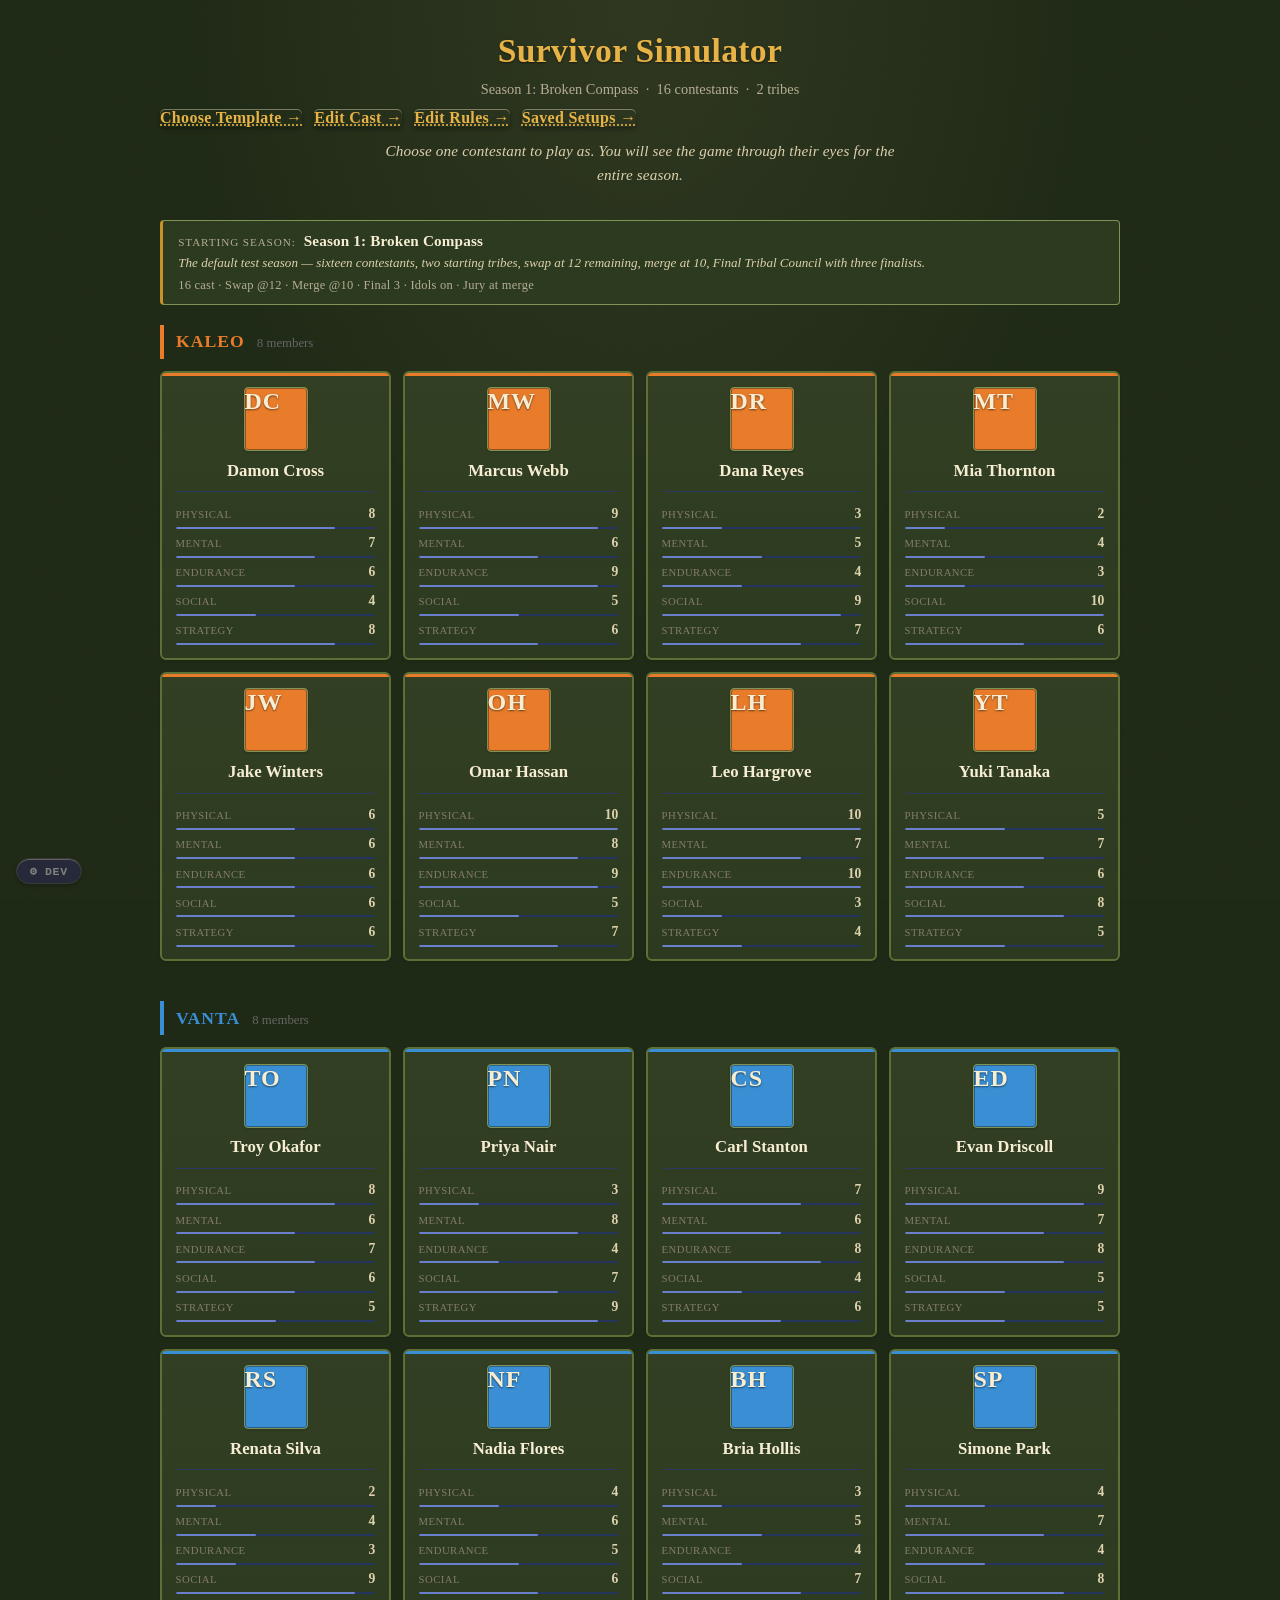
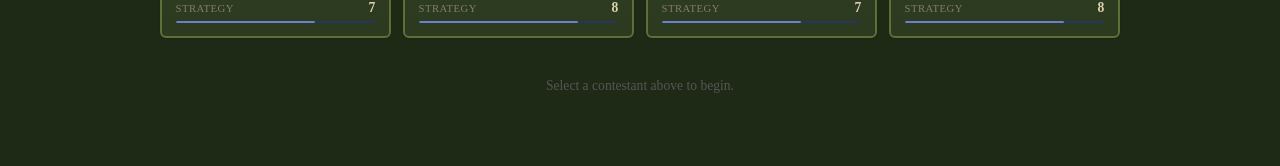
==== commit 5befc3ad: "Hide player stats on Tribal Council vote casting cards" ====
--- a/index.html
+++ b/index.html
@@ -41,6 +41,7 @@
   <!-- v9.3 reusable components (portrait, name format) — must load before any screen file that uses them -->
   <script src="src/ui/components/playerPortrait.js"></script>
   <script src="src/ui/components/contestantStats.js"></script>
+  <script src="src/ui/components/voteTargetCard.js"></script>
   <script src="src/ui/screenSelect.js"></script>
   <script src="src/ui/screenCastEditor.js"></script>
   <script src="src/ui/screenRulesEditor.js"></script>
--- a/src/styles.css
+++ b/src/styles.css
@@ -438,12 +438,15 @@
 }
 
 .card-name {
-  font-size: 0.95rem;
+  /* v9.13: bumped name slightly so it remains the primary text anchor
+     under the larger portrait. Was 0.95rem. */
+  font-size: 1.05rem;
   font-weight: bold;
   color: var(--text-primary);
   margin-bottom: 0.65rem;
-  margin-top: 0.25rem;
+  margin-top: 0.15rem;
   line-height: 1.2;
+  text-align: center;
 }
 
 /* Stats section inside each card */
@@ -900,6 +903,12 @@
 
 .camp-tribe-name {
   color: var(--text-primary);
+  /* v9.9: long names truncate cleanly inside the 4-track grid rather than
+     pushing the trailing tier label off-row at narrow widths. */
+  min-width: 0;
+  overflow: hidden;
+  text-overflow: ellipsis;
+  white-space: nowrap;
 }
 
 .camp-tribe-row-self .camp-tribe-name {
@@ -3242,19 +3251,32 @@
   box-shadow: var(--shadow-low);
   position: relative;
 }
+/* ───────────────────────────────────────────────────────────────────────
+   v9.12: Player portrait size scale.
+   THIS IS THE ONE PLACE TO ADJUST PORTRAIT SIZES.
+   The component normalizes "small"/"medium"/"large" → "sm"/"md"/"lg"
+   before adding classes, so changing the pixel values below is the
+   only edit needed to retune the whole game.
+     small  = 32 px  — dense rows (Camp Life Your Tribe, target picker)
+     medium = 48 px  — roster cards (Recap, Challenge), default
+     large  = 64 px  — focal/hero cards (Selection, Tribal vote,
+                       boot, immunity winner, idol reveal)
+   Mobile (≤480 px) overrides at the bottom of this block. */
 .player-portrait--sm { width: 32px; height: 32px; }
-.player-portrait--md { width: 56px; height: 56px; }
-.player-portrait--lg { width: 96px; height: 96px; }
+.player-portrait--md { width: 48px; height: 48px; }
+.player-portrait--lg { width: 64px; height: 64px; }
 .player-portrait--circle { border-radius: 50%; }
 
 /* v9.4: stacked layout — portrait sits ABOVE a name on focal-subject
    cards (BrantSteele-style chyron). Used by elimination headlines,
    vote-target picker cards, idol-reveal headlines, recap boot card.
    For inline usage (portrait next to name in a row) the default
-   inline-flex behavior is what you want — no modifier needed. */
+   inline-flex behavior is what you want — no modifier needed.
+   v9.13: bottom margin bumped from 0.45rem → 0.6rem so the larger
+   portraits don't crowd the name immediately below. */
 .player-portrait--stacked {
   display: block;
-  margin: 0 auto 0.45rem;
+  margin: 0 auto 0.6rem;
 }
 
 /* v9.4: small right-margin variant for inline row usage (portrait left,
@@ -3292,9 +3314,11 @@
      all three size variants. Set base font-size on each size below. */
   font-size: 1em;
 }
+/* Initials scale with the box. Tuned so two letters comfortably fit
+   without crowding the edges at any size. */
 .player-portrait--sm .player-portrait__initials { font-size: 0.78rem; }
-.player-portrait--md .player-portrait__initials { font-size: 1.15rem; }
-.player-portrait--lg .player-portrait__initials { font-size: 2rem; }
+.player-portrait--md .player-portrait__initials { font-size: 1.1rem; }
+.player-portrait--lg .player-portrait__initials { font-size: 1.5rem; }
 
 /* Eliminated/jury chip variant — desaturate and dim so the portrait
    reads as "out of the game" without being distracting. */
@@ -3306,8 +3330,10 @@
 /* Mobile sanity — at very narrow widths the lg portrait should shrink so
    it doesn't dominate stacked elimination/recap cards. */
 @media (max-width: 480px) {
-  .player-portrait--lg { width: 72px; height: 72px; }
-  .player-portrait--lg .player-portrait__initials { font-size: 1.5rem; }
+  /* v9.12: under the new size scale (32/48/64) only large needs a small
+     mobile shrink. Small and medium are already mobile-appropriate. */
+  .player-portrait--lg { width: 56px; height: 56px; }
+  .player-portrait--lg .player-portrait__initials { font-size: 1.3rem; }
 }
 
 /* v9.0: Episode Recap screen.
@@ -3345,7 +3371,9 @@
   border-left: 3px solid var(--gold);
   border-right: 3px solid var(--gold);
   border-radius: 5px;
-  padding: 1.25rem 1rem;
+  /* v9.13: bumped vertical padding so the large portrait + name + tribe
+     + sub copy stack feels properly framed inside the plaque. */
+  padding: 1.5rem 1rem;
   text-align: center;
   box-shadow: var(--shadow-med);
 }
@@ -3441,13 +3469,24 @@
   display: block;
 }
 .challenge-roster-item {
-  font-size: 0.88rem;
+  font-size: 0.92rem;
   color: var(--text-dim);
-  padding: 0.18rem 0;
+  /* v9.13: vertical padding bumped (was 0.18rem) so the medium-sized
+     portrait isn't flush against the dotted divider above/below. */
+  padding: 0.35rem 0;
   border-bottom: 1px dotted var(--border-dim);
 }
 .challenge-roster-item:last-child {
   border-bottom: none;
+}
+/* v9.9: name span gets the remaining row width and truncates cleanly on
+   narrow viewports rather than pushing the "(you)" tag off-row. */
+.challenge-roster-item-name {
+  min-width: 0;
+  flex: 1;
+  overflow: hidden;
+  text-overflow: ellipsis;
+  white-space: nowrap;
 }
 .challenge-roster-me {
   color: var(--text-primary);
@@ -4207,7 +4246,8 @@
 .indiv-immunity-winner {
   text-align: center;
   margin: 1.5rem 0;
-  padding: 1.25rem;
+  /* v9.13: bumped padding for the large portrait stack; was 1.25rem. */
+  padding: 1.5rem 1.25rem;
   background-color: var(--bg-card);
   border: 1px solid var(--border-dim);
   border-radius: 6px;
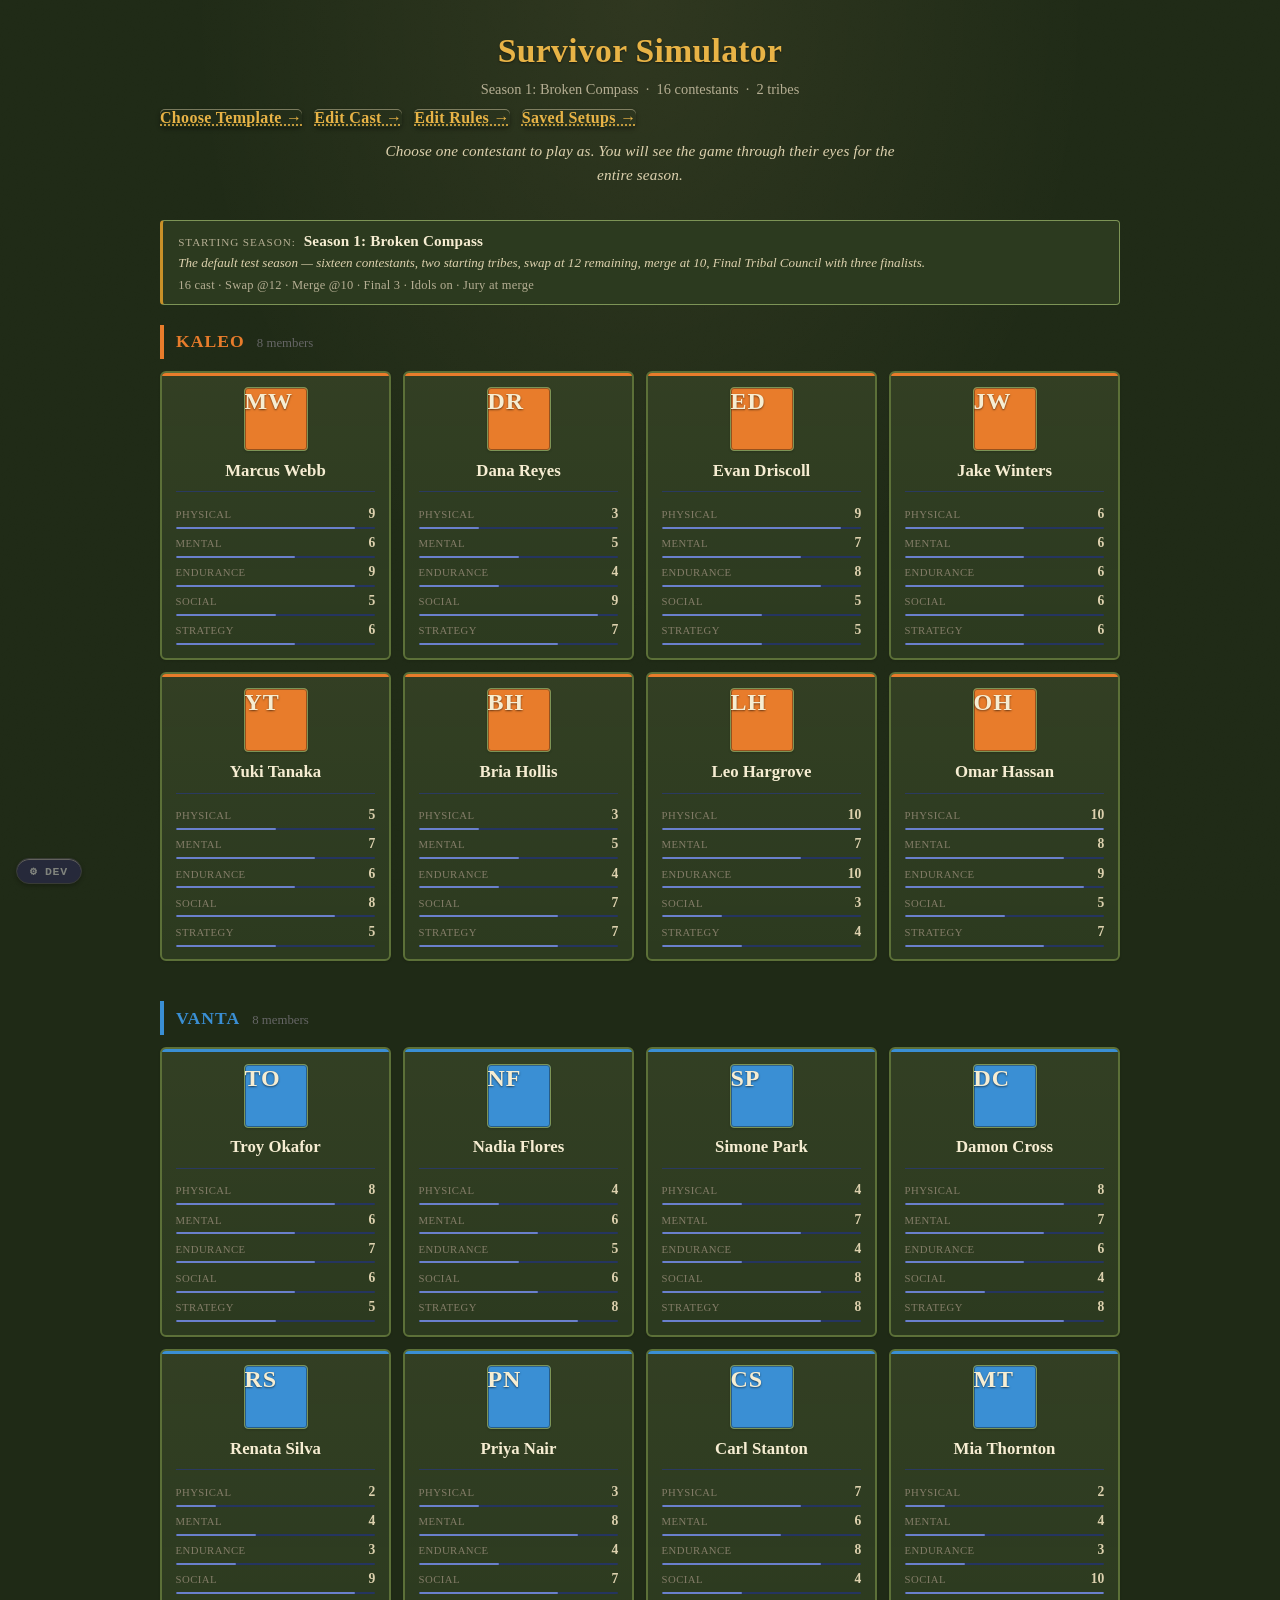
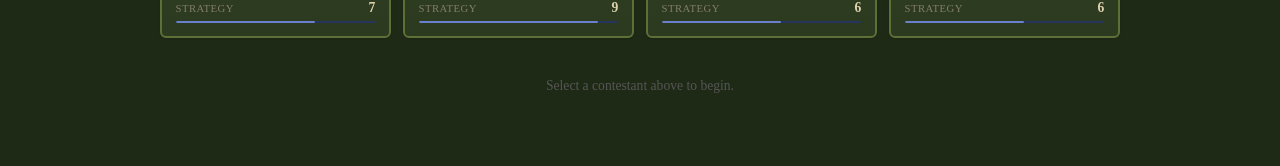
==== commit 488033a7: "Polish Tribal Council vote casting and reveal visuals" ====
--- a/index.html
+++ b/index.html
@@ -42,6 +42,7 @@
   <script src="src/ui/components/playerPortrait.js"></script>
   <script src="src/ui/components/contestantStats.js"></script>
   <script src="src/ui/components/voteTargetCard.js"></script>
+  <script src="src/ui/components/voteRevealCard.js"></script>
   <script src="src/ui/screenSelect.js"></script>
   <script src="src/ui/screenCastEditor.js"></script>
   <script src="src/ui/screenRulesEditor.js"></script>
--- a/src/styles.css
+++ b/src/styles.css
@@ -3624,21 +3624,34 @@
 .reveal-cards {
   display: flex;
   flex-wrap: wrap;
-  gap: 0.5rem;
+  /* v9.17: gap bumped from 0.5rem so the now-taller portrait cards
+     breathe in the wrap-flow without feeling crowded. */
+  gap: 0.65rem;
   margin-bottom: 1.25rem;
   min-height: 3rem;
 }
 
+/* v9.16: reveal cards now contain a stacked portrait above the name.
+   Switched from horizontal chip layout to a vertical column so the
+   portrait + name stack is the visual anchor. The wrap-flow row of
+   multiple cards still works — each card just takes more vertical space. */
 .reveal-card {
   background-color: var(--bg-card);
   border: 1px solid var(--border-dim);
-  border-radius: 4px;
-  padding: 0.5rem 1rem;
-  font-size: 0.9rem;
+  border-radius: 5px;
+  padding: 0.65rem 0.85rem 0.6rem;
+  font-size: 0.95rem;
+  font-weight: bold;
   color: var(--text-primary);
   opacity: 0;
   transform: translateY(6px);
   transition: opacity 0.35s ease, transform 0.35s ease;
+  display: flex;
+  flex-direction: column;
+  align-items: center;
+  text-align: center;
+  min-width: 5.5rem;
+  position: relative;
 }
 
 .reveal-card.revealed {
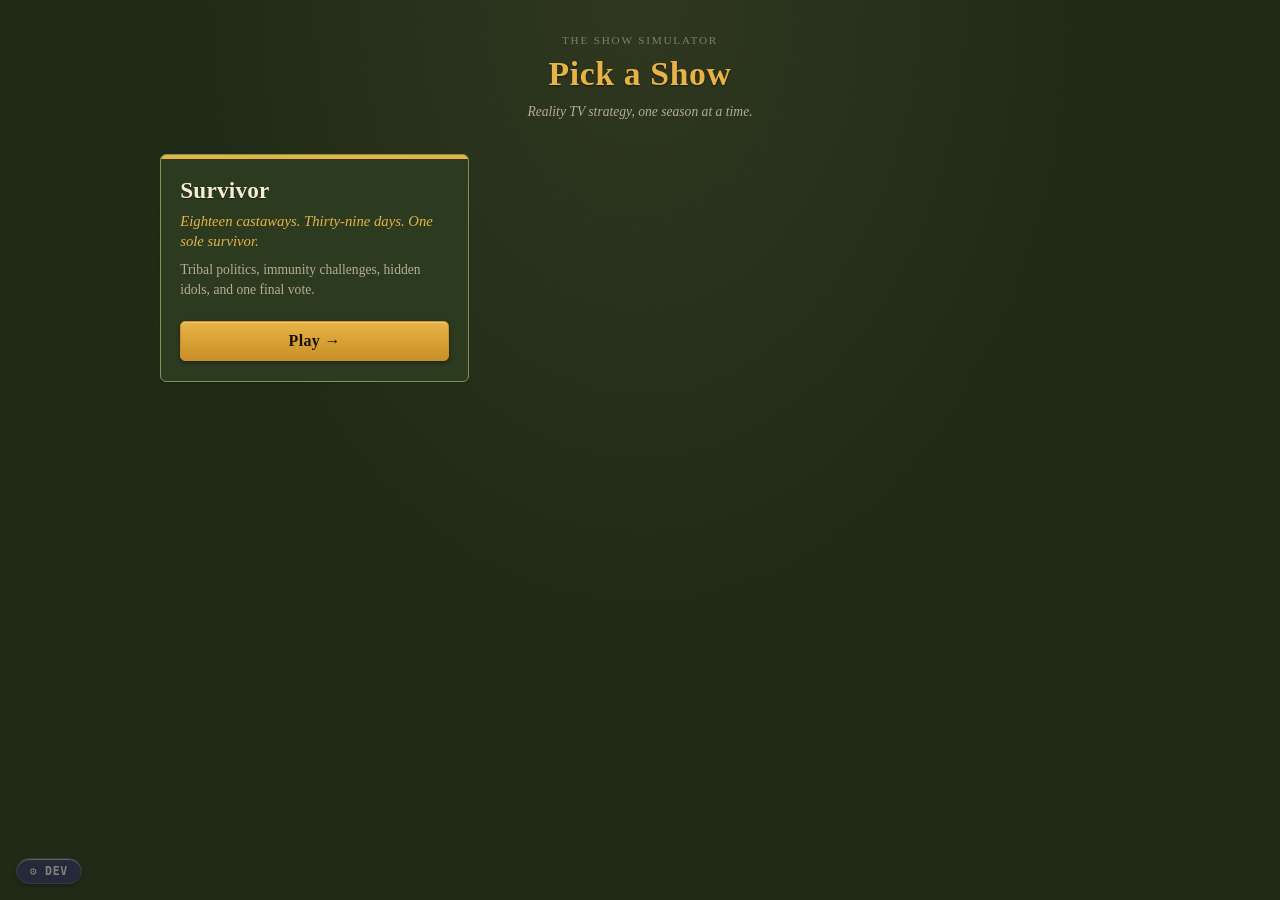
==== commit 8763be85: "Add landing page listing available shows (Survivor)" ====
--- a/index.html
+++ b/index.html
@@ -23,6 +23,7 @@
   <!-- v4: schema definitions + season template architecture (groundwork) -->
   <script src="src/data/schema.js"></script>
   <script src="src/data/seasonPresets.js"></script>
+  <script src="src/data/shows.js"></script>
   <script src="src/data/savedSetups.js"></script>
   <script src="src/data/setupIo.js"></script>
 
@@ -38,6 +39,10 @@
   <script src="src/engine/finalTribal.js"></script>
 
   <!-- UI -->
+  <!-- v10.0 landing + show pages — load before screenSelect so the screen router can dispatch them -->
+  <script src="src/ui/screenLanding.js"></script>
+  <script src="src/ui/screenShowSeasons.js"></script>
+
   <!-- v9.3 reusable components (portrait, name format) — must load before any screen file that uses them -->
   <script src="src/ui/components/playerPortrait.js"></script>
   <script src="src/ui/components/contestantStats.js"></script>
--- a/src/styles.css
+++ b/src/styles.css
@@ -3224,6 +3224,145 @@
   grid-template-columns: 1fr 1fr;
   gap: 0.75rem;
   margin: 1.25rem 0;
+}
+
+/* ────────────────────────────────────────────────────────────────────────
+   v10.0 — Landing page (root /) and Show page.
+   The site's new entry point. Lists the available reality shows;
+   clicking one routes into the show page (showSeasons screen). Tokenized
+   so day/night palettes apply automatically. */
+
+.landing-screen {
+  text-align: center;
+}
+.landing-header {
+  margin-bottom: 2rem;
+}
+.landing-header h1 {
+  margin: 0.25rem 0 0.5rem;
+  letter-spacing: 0.02em;
+}
+.landing-subtitle {
+  font-style: italic;
+  font-size: 0.95rem;
+}
+
+.landing-grid {
+  display: grid;
+  grid-template-columns: repeat(auto-fill, minmax(260px, 1fr));
+  gap: 1rem;
+  margin-top: 1.5rem;
+}
+
+.show-card {
+  background-color: var(--bg-card);
+  border: 1px solid var(--border-mid);
+  border-radius: 6px;
+  overflow: hidden;
+  display: flex;
+  flex-direction: column;
+  box-shadow: var(--shadow-low);
+  transition: border-color 150ms ease, transform 150ms ease, box-shadow 150ms ease;
+  position: relative;
+}
+.show-card:hover {
+  border-color: var(--gold-dim);
+  transform: translateY(-1px);
+  box-shadow: var(--shadow-med);
+}
+.show-card-accent {
+  height: 4px;
+  width: 100%;
+}
+.show-card-body {
+  padding: 1.1rem 1.2rem 1.25rem;
+  display: flex;
+  flex-direction: column;
+  gap: 0.5rem;
+  text-align: left;
+  flex: 1;
+}
+.show-card-name {
+  font-size: 1.45rem;
+  margin: 0;
+  color: var(--text-primary);
+  letter-spacing: 0.01em;
+}
+.show-card-tagline {
+  font-size: 0.92rem;
+  color: var(--gold);
+  font-style: italic;
+  margin: 0;
+  line-height: 1.35;
+}
+.show-card-description {
+  font-size: 0.88rem;
+  margin: 0;
+  line-height: 1.5;
+}
+.show-card-cta {
+  margin-top: auto;
+  padding-top: 0.75rem;
+}
+.show-card-play-btn {
+  width: 100%;
+}
+.show-card-coming-soon {
+  width: 100%;
+  text-align: center;
+  font-size: 0.78rem;
+  text-transform: uppercase;
+  letter-spacing: 0.14em;
+  color: var(--text-faint);
+  padding: 0.6rem 0;
+  border: 1px dashed var(--border-dim);
+  border-radius: 4px;
+}
+.show-card--unavailable {
+  opacity: 0.55;
+}
+
+/* Show page (showSeasons screen) — minimal v10.0 layout. The next phase
+   replaces the action buttons with a season-card grid driven by
+   src/data/seasons.js. */
+.show-seasons-screen {
+  text-align: left;
+}
+.back-link {
+  display: inline-block;
+  font-size: 0.85rem;
+  color: var(--text-muted);
+  text-decoration: none;
+  margin-bottom: 1rem;
+  letter-spacing: 0.02em;
+}
+.back-link:hover {
+  color: var(--gold);
+}
+.show-page-header {
+  margin-bottom: 1.75rem;
+  text-align: center;
+}
+.show-page-header h1 {
+  margin: 0.25rem 0 0.5rem;
+  letter-spacing: 0.02em;
+}
+.show-seasons-actions {
+  display: flex;
+  flex-direction: column;
+  gap: 0.6rem;
+  max-width: 380px;
+  margin: 0 auto;
+}
+.show-season-btn {
+  width: 100%;
+  font-size: 1rem;
+  padding: 0.75rem 1rem;
+}
+.show-season-btn-primary {
+  background-color: var(--gold);
+  color: #1a1a1a;
+  border-color: var(--gold);
 }
 
 /* ────────────────────────────────────────────────────────────────────────
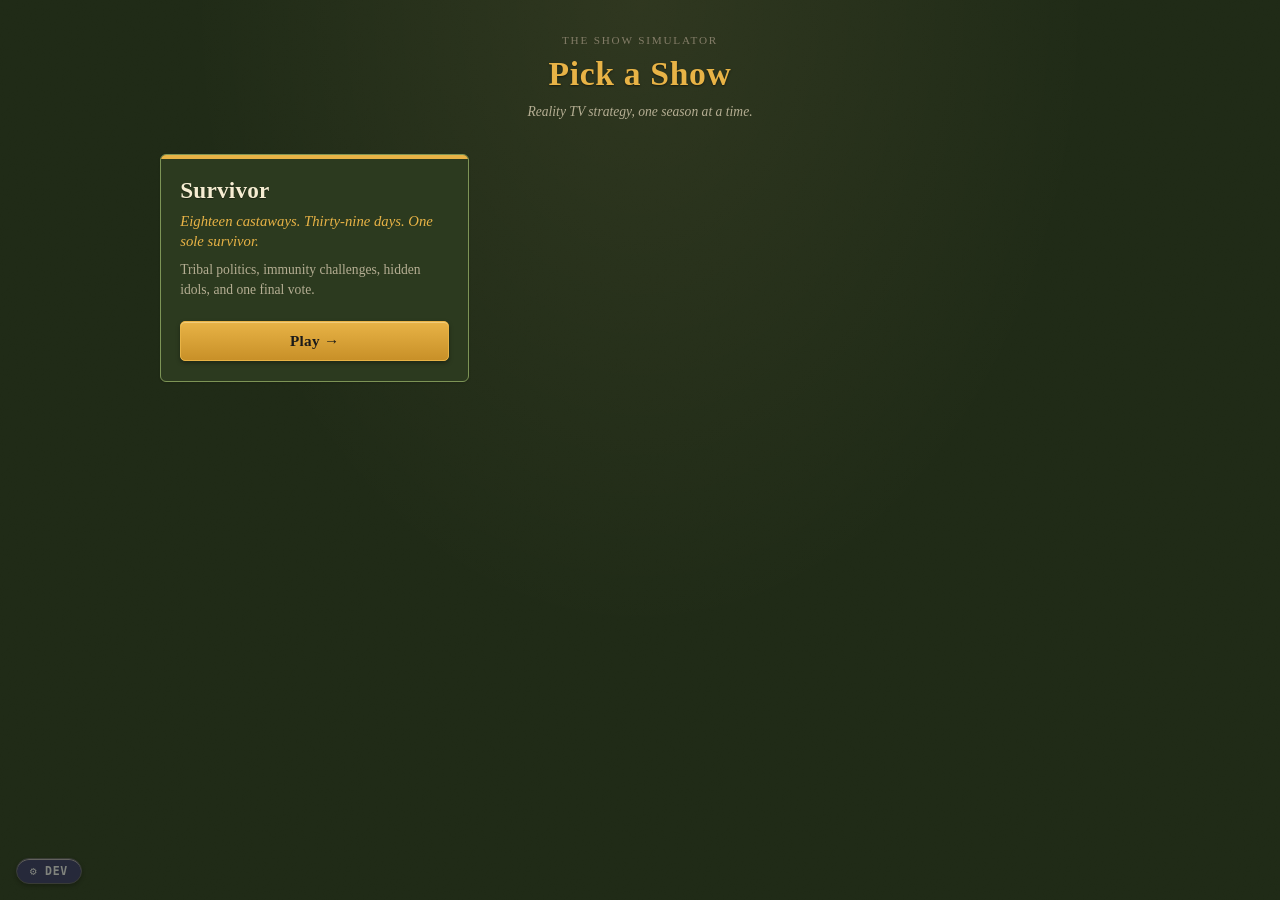
==== commit d21c9fca: "Add reward challenge phase to episode flow" ====
--- a/index.html
+++ b/index.html
@@ -24,6 +24,7 @@
   <script src="src/data/schema.js"></script>
   <script src="src/data/seasonPresets.js"></script>
   <script src="src/data/shows.js"></script>
+  <script src="src/data/seasons.js"></script>
   <script src="src/data/savedSetups.js"></script>
   <script src="src/data/setupIo.js"></script>
 
@@ -56,6 +57,7 @@
   <script src="src/ui/screenSwap.js"></script>
   <script src="src/ui/screenMerge.js"></script>
   <script src="src/ui/screenCampLife.js"></script>
+  <script src="src/ui/screenRewardChallenge.js"></script>
   <script src="src/ui/screenChallenge.js"></script>
   <script src="src/ui/screenEpisodeRecap.js"></script>
   <script src="src/ui/screenTribal.js"></script>
--- a/src/styles.css
+++ b/src/styles.css
@@ -3227,6 +3227,43 @@
 }
 
 /* ────────────────────────────────────────────────────────────────────────
+   v10.4 — Reward Challenge phase (placeholder UI).
+   Sits between Camp Life phase 1 and the Immunity Challenge. Shares the
+   .event-log + .challenge-type-label patterns with the Immunity screen
+   so the visual family is consistent. The full BrantSteele-style polish
+   (rosters, portraits, dramatic outcome card) lands in the next phase. */
+.reward-outcome-card {
+  background-color: var(--bg-card);
+  border: 1px solid var(--border-mid);
+  border-left: 3px solid var(--gold);
+  border-radius: 5px;
+  padding: 1.1rem 1.25rem;
+  text-align: center;
+  margin: 1.25rem 0;
+}
+.reward-outcome-label {
+  font-size: 0.68rem;
+  text-transform: uppercase;
+  letter-spacing: 0.14em;
+  color: var(--text-faint);
+  margin-bottom: 0.4rem;
+}
+.reward-outcome-winner {
+  font-size: 1.4rem;
+  font-weight: bold;
+  margin-bottom: 0.5rem;
+}
+.reward-outcome-winner-name {
+  color: var(--text-primary);
+}
+.reward-outcome-flavor {
+  font-size: 0.85rem;
+  font-style: italic;
+  margin: 0.35rem 0 0;
+  line-height: 1.45;
+}
+
+/* ────────────────────────────────────────────────────────────────────────
    v10.0 — Landing page (root /) and Show page.
    The site's new entry point. Lists the available reality shows;
    clicking one routes into the show page (showSeasons screen). Tokenized
@@ -3305,7 +3342,16 @@
   padding-top: 0.75rem;
 }
 .show-card-play-btn {
+  /* v10.3: match the season-card primary CTA so the two flows feel
+     like the same kind of action. Single source of "primary CTA"
+     styling could be extracted later — for now duplicating two rules
+     is cheaper than introducing a new shared class. */
   width: 100%;
+  background-color: var(--gold);
+  color: #1a1a1a;
+  border-color: var(--gold);
+  font-size: 0.95rem;
+  padding: 0.65rem 1rem;
 }
 .show-card-coming-soon {
   width: 100%;
@@ -3347,22 +3393,93 @@
   margin: 0.25rem 0 0.5rem;
   letter-spacing: 0.02em;
 }
-.show-seasons-actions {
+/* v10.1: season-card grid replaces the v10.0 stub action buttons.
+   Driven by src/data/seasons.js — each season is its own card with a
+   title, description, and a CTA button. The grid auto-fills so adding
+   more seasons later is purely a data change. */
+.show-seasons-heading {
+  text-align: center;
+  font-size: 0.78rem;
+  text-transform: uppercase;
+  letter-spacing: 0.16em;
+  color: var(--text-faint);
+  margin: 1.5rem 0 0.85rem;
+  font-weight: normal;
+}
+.show-seasons-grid {
+  display: grid;
+  grid-template-columns: repeat(auto-fill, minmax(280px, 1fr));
+  gap: 1rem;
+  max-width: 800px;
+  margin: 0 auto;
+}
+.season-card {
+  background-color: var(--bg-card);
+  border: 1px solid var(--border-mid);
+  border-radius: 6px;
+  overflow: hidden;
   display: flex;
   flex-direction: column;
-  gap: 0.6rem;
-  max-width: 380px;
-  margin: 0 auto;
-}
-.show-season-btn {
+  box-shadow: var(--shadow-low);
+  transition: border-color 150ms ease, transform 150ms ease, box-shadow 150ms ease;
+}
+.season-card:hover {
+  border-color: var(--gold-dim);
+  transform: translateY(-1px);
+  box-shadow: var(--shadow-med);
+}
+.season-card--custom {
+  border-style: dashed;   /* visually distinguish "build your own" from authored seasons */
+  border-color: var(--border-dim);
+}
+.season-card--custom:hover {
+  border-color: var(--gold);
+}
+.season-card--unavailable {
+  opacity: 0.55;
+}
+.season-card-body {
+  padding: 1.1rem 1.2rem 1.25rem;
+  display: flex;
+  flex-direction: column;
+  gap: 0.5rem;
+  flex: 1;
+}
+.season-card-name {
+  font-size: 1.2rem;
+  margin: 0;
+  color: var(--text-primary);
+  letter-spacing: 0.01em;
+}
+.season-card-description {
+  font-size: 0.88rem;
+  margin: 0;
+  line-height: 1.5;
+}
+.season-card-cta {
+  margin-top: auto;
+  padding-top: 0.75rem;
+}
+.season-card-cta-btn {
   width: 100%;
-  font-size: 1rem;
-  padding: 0.75rem 1rem;
-}
-.show-season-btn-primary {
+  font-size: 0.95rem;
+  padding: 0.65rem 1rem;
+}
+.season-card-cta-btn-primary {
   background-color: var(--gold);
   color: #1a1a1a;
   border-color: var(--gold);
+}
+.season-card-coming-soon {
+  width: 100%;
+  text-align: center;
+  font-size: 0.78rem;
+  text-transform: uppercase;
+  letter-spacing: 0.14em;
+  color: var(--text-faint);
+  padding: 0.6rem 0;
+  border: 1px dashed var(--border-dim);
+  border-radius: 4px;
 }
 
 /* ────────────────────────────────────────────────────────────────────────
